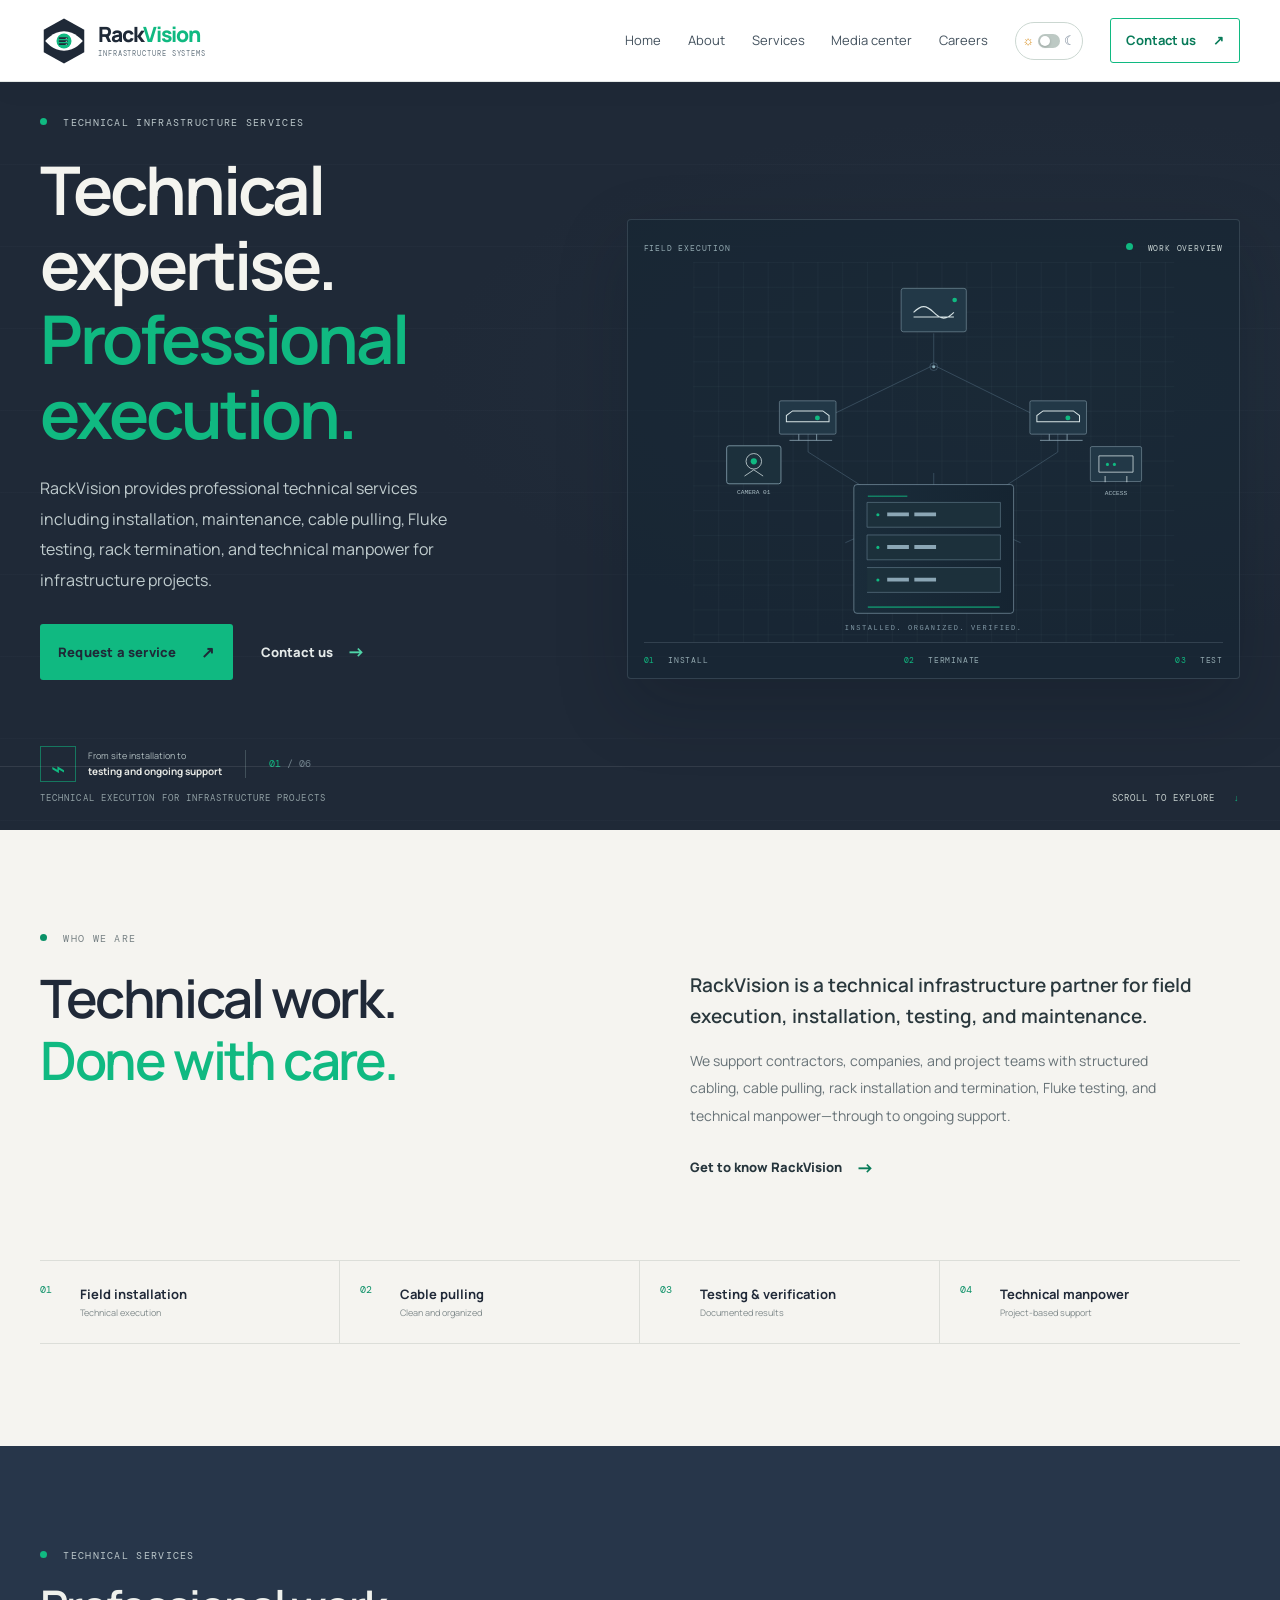
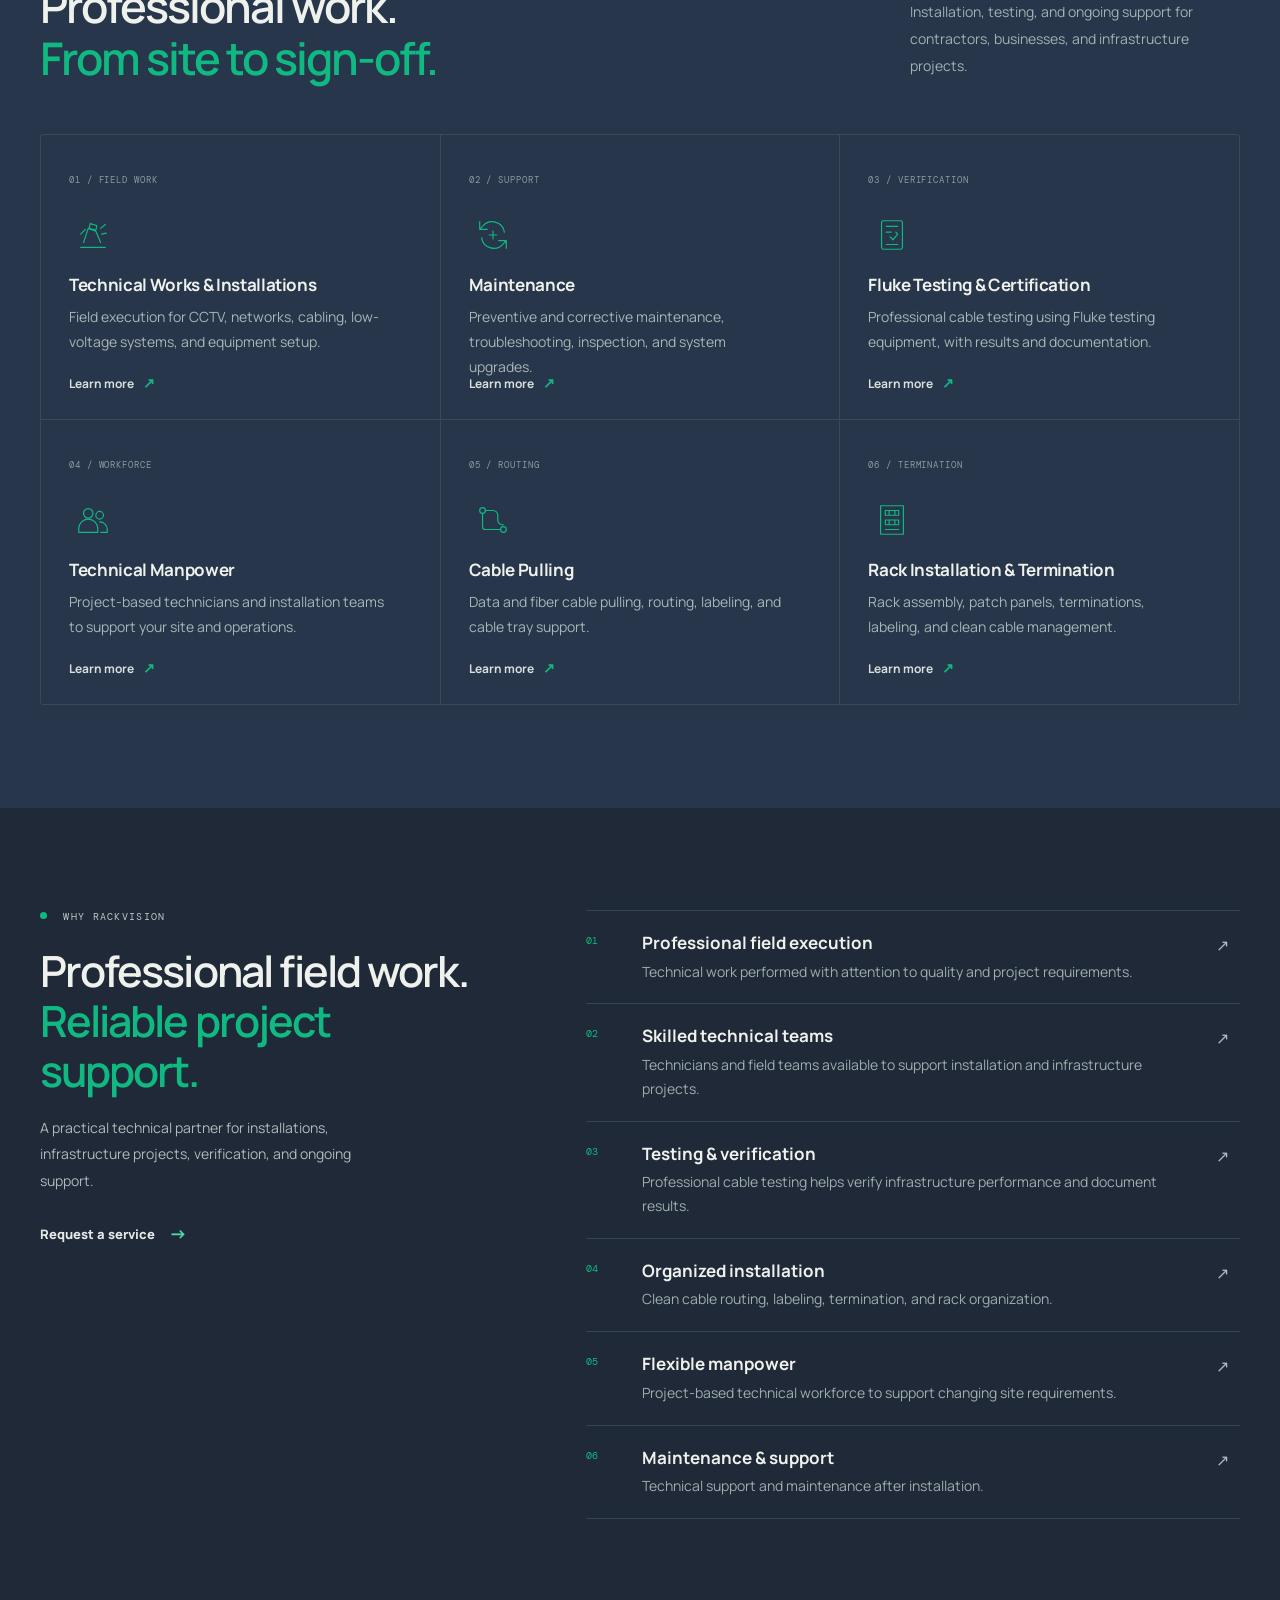
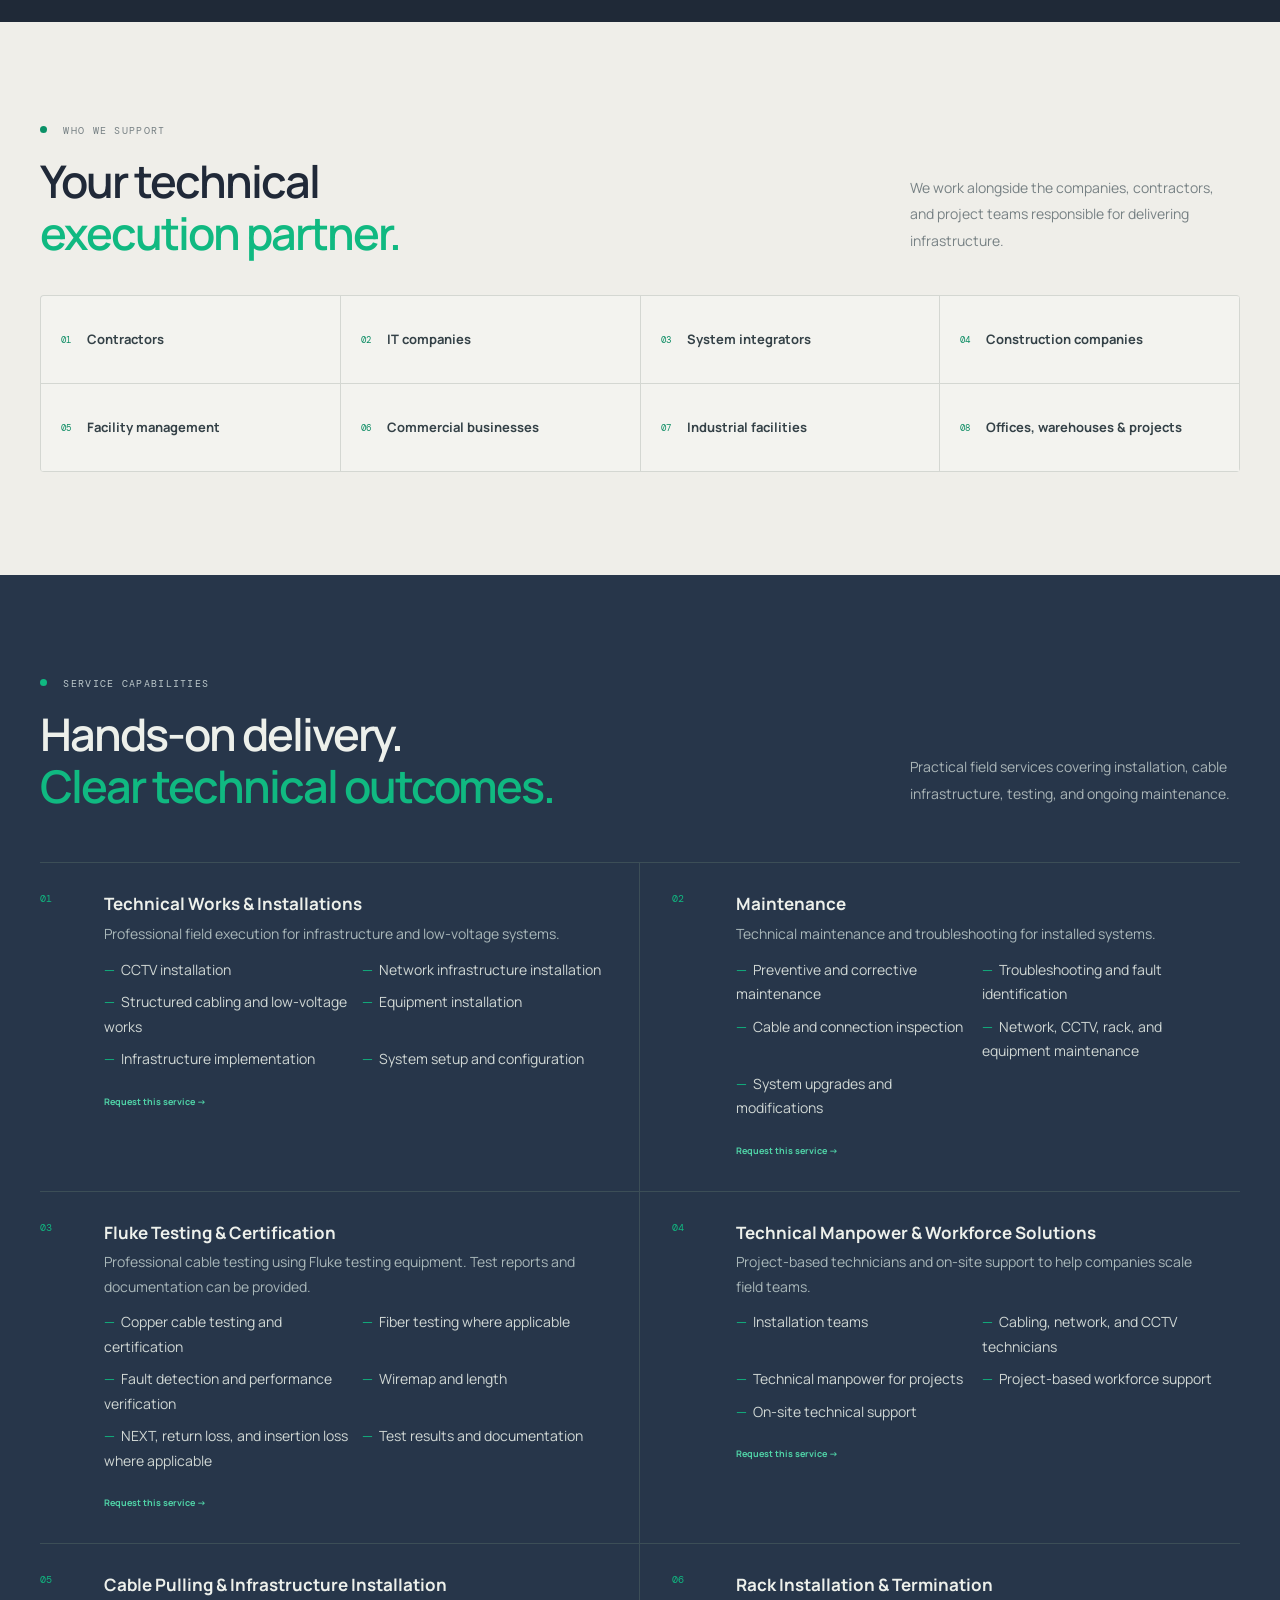
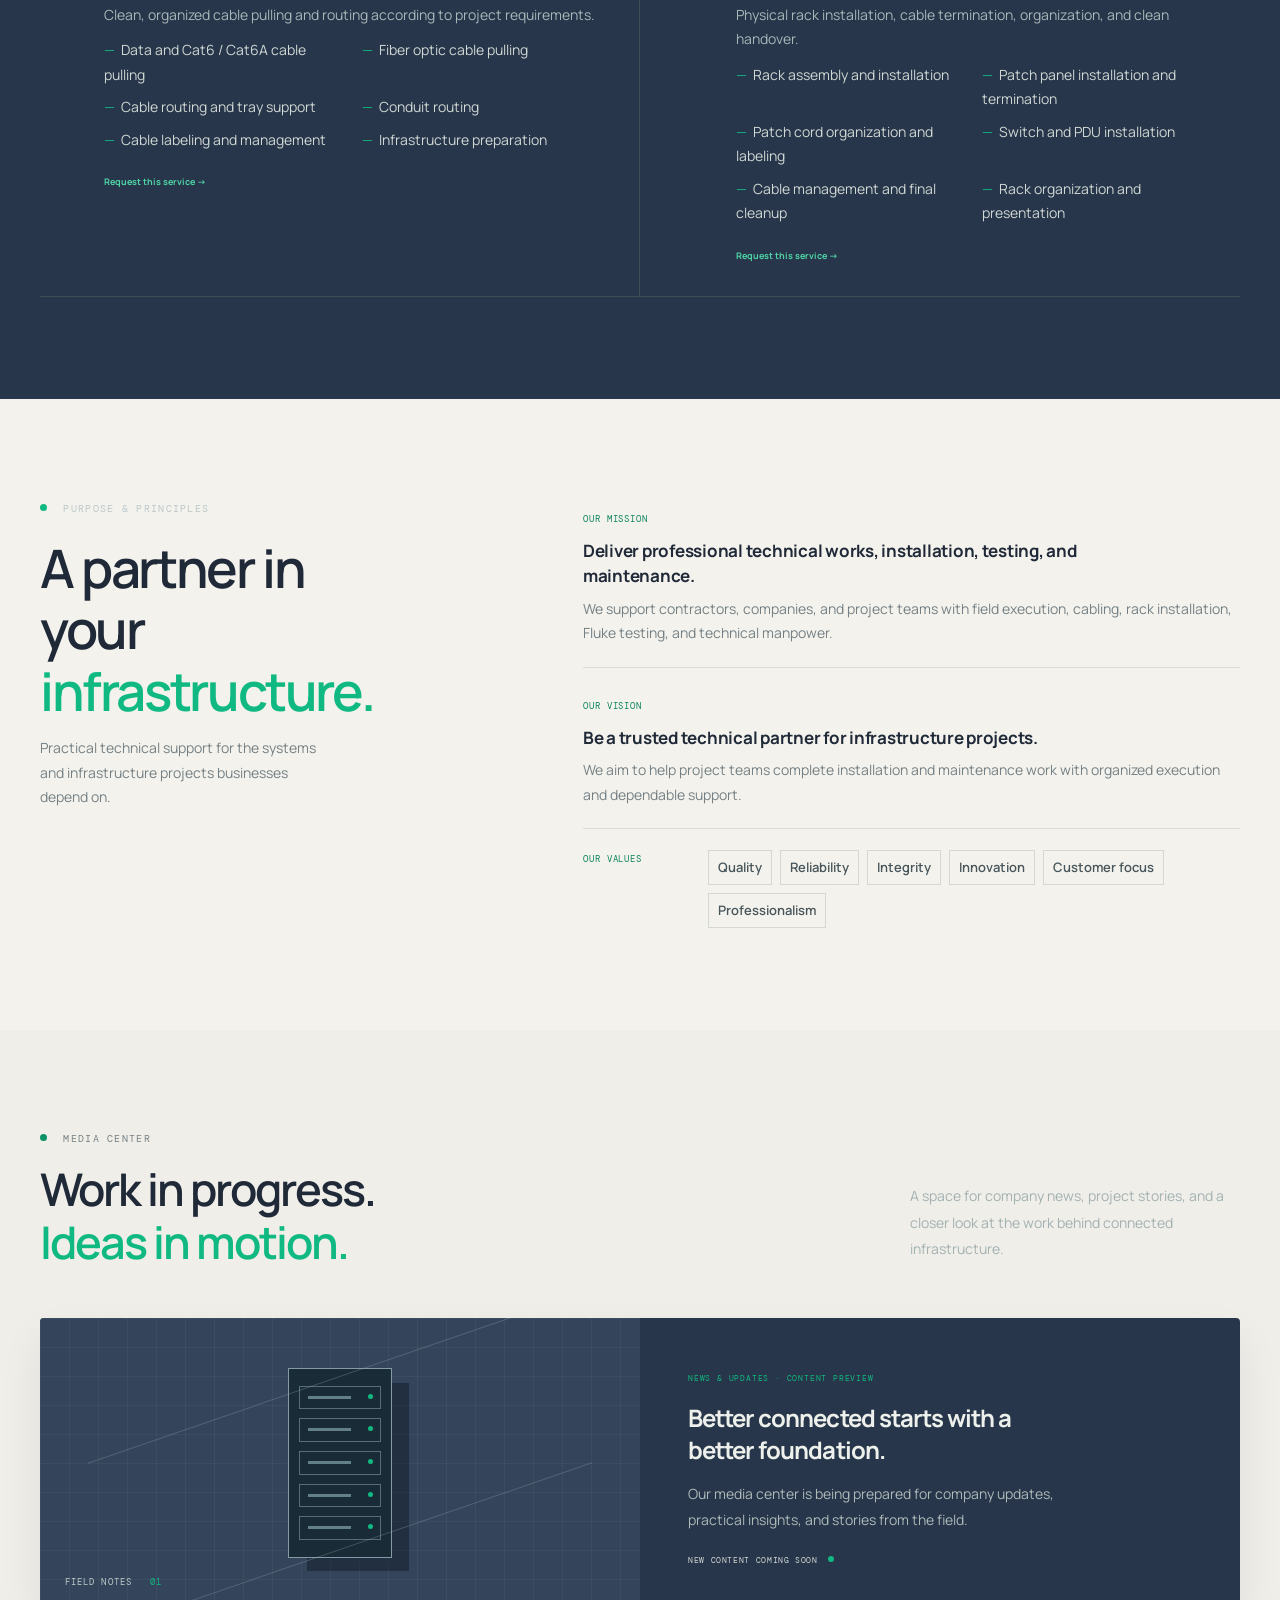
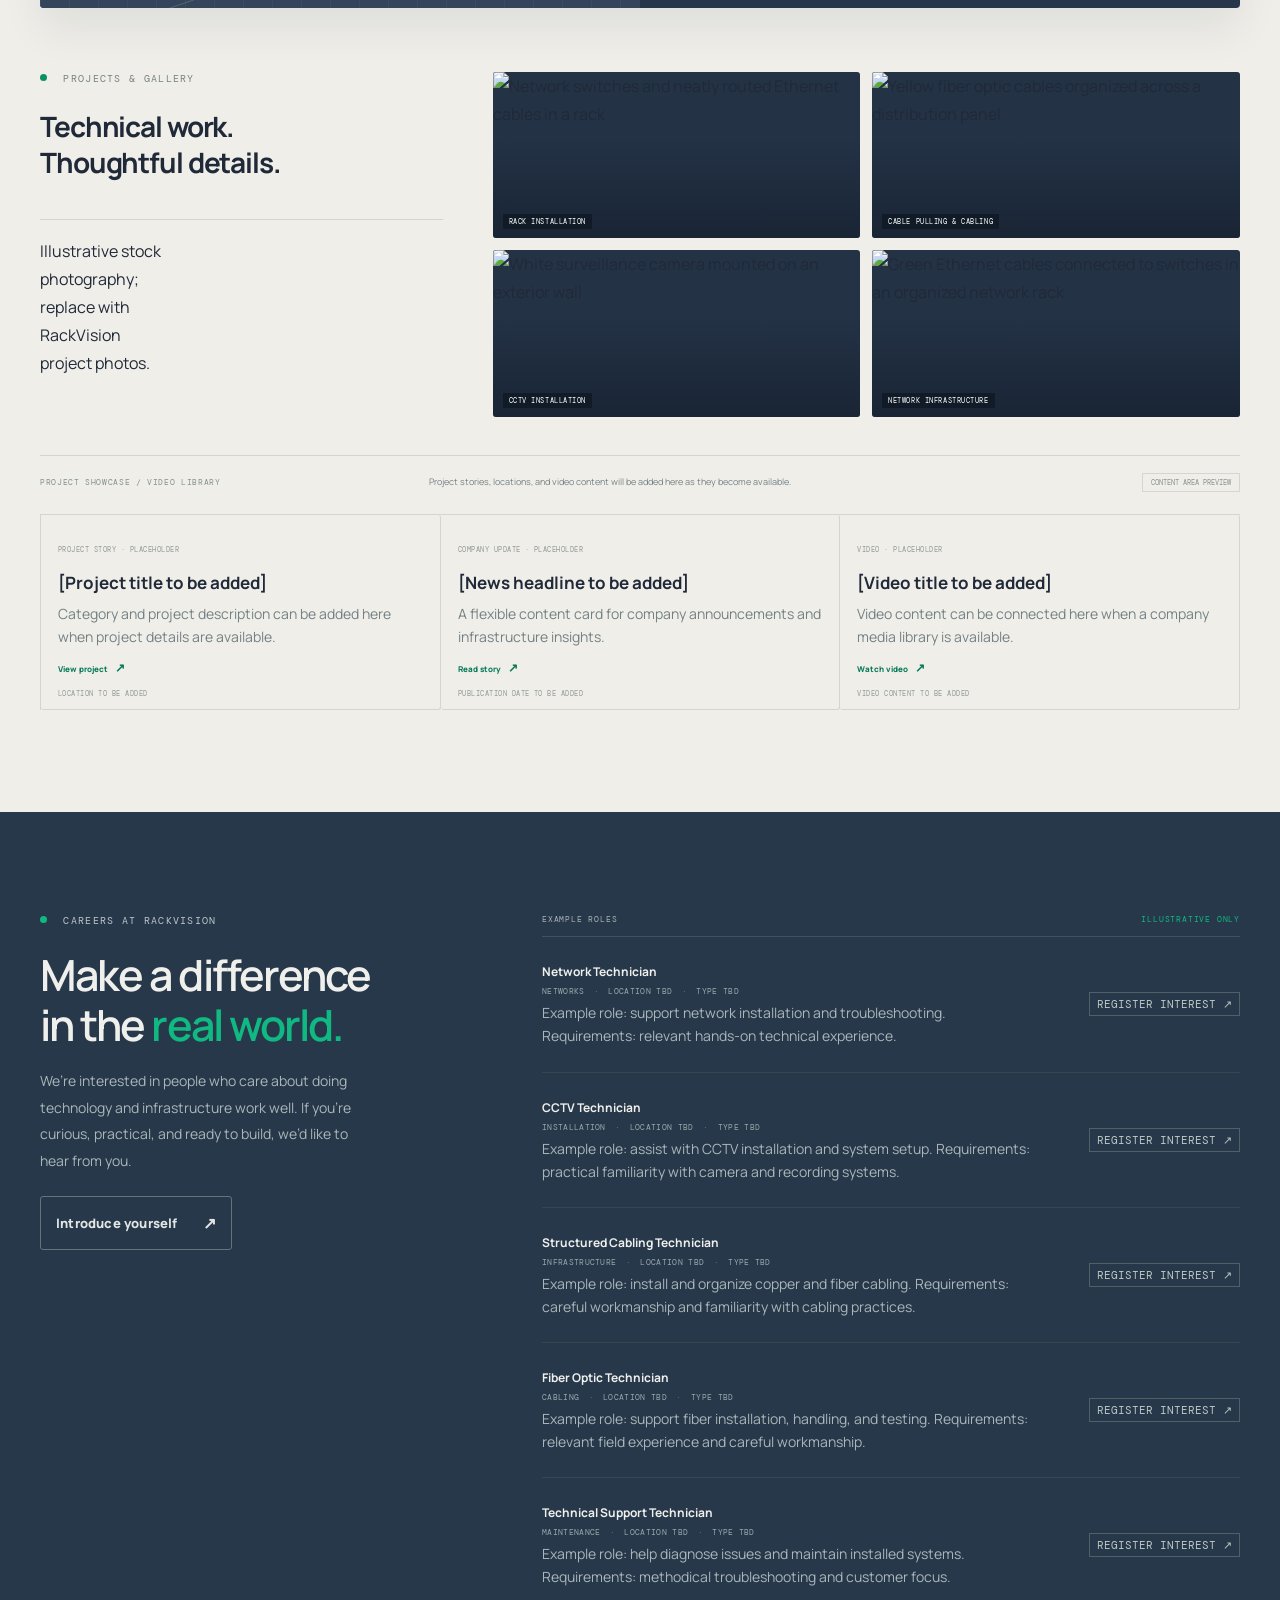
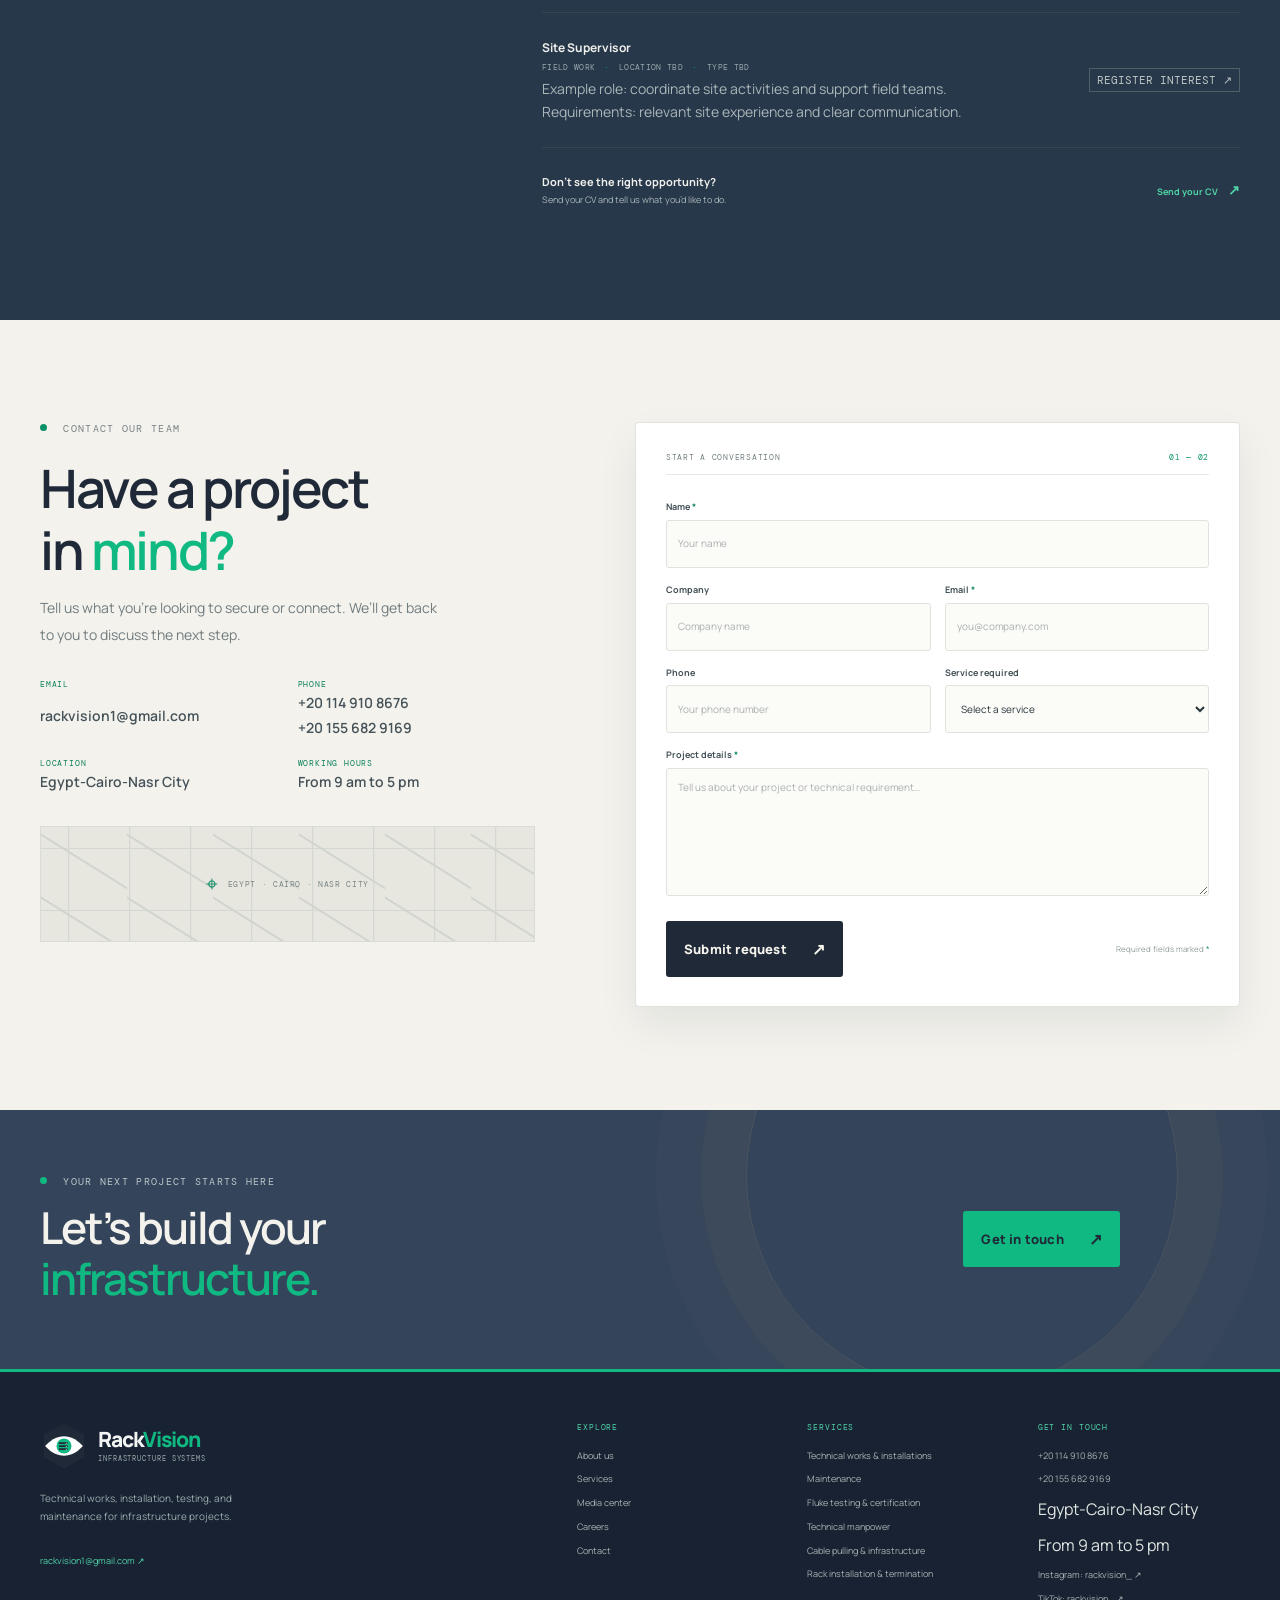
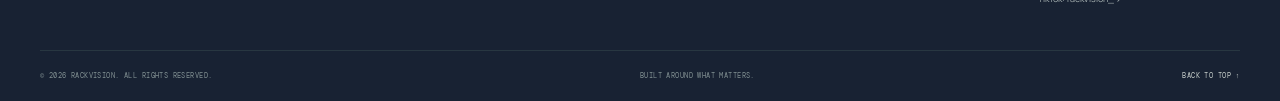
==== index.html @ fb3e0bed "Add files via upload" ====
<!doctype html>
<html lang="en">
<head>
  <meta charset="utf-8">
  <meta name="viewport" content="width=device-width, initial-scale=1">
  <meta name="theme-color" content="#1f2937">
  <meta name="description" content="RackVision provides technical works and installations, maintenance, Fluke testing, technical manpower, cable pulling, and rack installation and termination.">
  <title>RackVision | Technical Infrastructure Services</title>
  <link rel="icon" type="image/svg+xml" href="favicon.svg">
  <link rel="preconnect" href="https://fonts.googleapis.com">
  <link rel="preconnect" href="https://fonts.gstatic.com" crossorigin>
  <link href="https://fonts.googleapis.com/css2?family=DM+Mono:wght@400;500&family=Manrope:wght@400;500;600;700;800&display=swap" rel="stylesheet">
  <link rel="stylesheet" href="styles.css">
  <link rel="stylesheet" href="brand.css">
</head>
<body>
  <a class="skip-link" href="#main">Skip to content</a>
  <header class="site-header" id="top">
    <div class="container nav-wrap">
      <a class="brand" href="#home" aria-label="RackVision home"><span class="brand-mark"><svg viewBox="0 0 64 64" aria-hidden="true"><path class="logo-hex" d="M32 2 59 17v30L32 62 5 47V17z"/><path class="logo-eye" d="M7 32s10-13 25-13 25 13 25 13-10 13-25 13S7 32 7 32z"/><circle class="logo-iris" cx="32" cy="32" r="10"/><g class="logo-server"><rect x="25" y="27" width="12" height="2.4" rx="1.1"/><rect x="25" y="31" width="12" height="2.4" rx="1.1"/><rect x="25" y="35" width="12" height="2.4" rx="1.1"/><circle cx="35" cy="28.2" r=".7"/><circle cx="35" cy="32.2" r=".7"/><circle cx="35" cy="36.2" r=".7"/></g></svg></span><span class="brand-wordmark"><span class="brand-name"><b>Rack</b><strong>Vision</strong></span><small>INFRASTRUCTURE SYSTEMS</small></span></a>
      <button class="menu-toggle" type="button" aria-expanded="false" aria-controls="primary-nav"><span></span><span></span><span class="sr-only">Open navigation</span></button>
      <nav class="primary-nav" id="primary-nav" aria-label="Main navigation">
        <a href="#home">Home</a><a href="#about">About</a><a href="#services">Services</a><a href="#media">Media center</a><a href="#careers">Careers</a>
        <button class="theme-toggle" type="button" role="switch" aria-checked="false" aria-label="Dark mode" title="Toggle dark mode"><span class="theme-sun" aria-hidden="true">☼</span><span class="theme-switch-track" aria-hidden="true"><span></span></span><span class="theme-moon" aria-hidden="true">☾</span></button>
        <a class="nav-contact" href="#contact">Contact us <span aria-hidden="true">↗</span></a>
      </nav>
    </div>
  </header>
  <main id="main">
    <section class="hero" id="home">
      <div class="hero-grid"></div>
      <div class="container hero-inner">
        <div class="hero-copy">
          <p class="eyebrow"><i></i> TECHNICAL INFRASTRUCTURE SERVICES</p>
          <h1>Technical expertise.<br><span>Professional execution.</span></h1>
          <p class="hero-lead">RackVision provides professional technical services including installation, maintenance, cable pulling, Fluke testing, rack termination, and technical manpower for infrastructure projects.</p>
          <div class="hero-actions"><a class="button button-accent" href="#services">Request a service <span aria-hidden="true">↗</span></a><a class="text-link light-link" href="#contact">Contact us <span aria-hidden="true">→</span></a></div>
          <div class="hero-proof"><span class="proof-icon">⌁</span><p>From site installation to<br><strong>testing and ongoing support</strong></p><span class="proof-divider"></span><span class="proof-index">01 <i>/ 06</i></span></div>
        </div>
        <div class="hero-visual" aria-label="Illustration of field installation, cable routing, testing, and rack termination" role="img">
          <div class="visual-top"><span>FIELD EXECUTION</span><span class="live-label"><i></i> WORK OVERVIEW</span></div>
          <svg class="infra-art" viewBox="0 0 620 490" role="presentation" aria-hidden="true">
            <defs><pattern id="grid" width="32" height="32" patternUnits="userSpaceOnUse"><path d="M32 0H0V32" fill="none" stroke="#7e9bad" stroke-opacity=".12" stroke-width="1"/></pattern><linearGradient id="rack" x1="0" x2="1"><stop stop-color="#1a2c3a"/><stop offset="1" stop-color="#152431"/></linearGradient></defs>
            <path fill="url(#grid)" d="M0 0h620v490H0z" />
            <g fill="none" stroke="#7091a5" stroke-width="1" stroke-opacity=".43"><path d="M310 92v41m0 0-162 79m162-79 160 79m-322 0v33m0 0 90 57m232-90v33m0 0-88 57M310 272v38m0 0-114 52m114-52 112 52"/><circle cx="310" cy="135" r="5"/><circle cx="148" cy="215" r="5"/><circle cx="470" cy="215" r="5"/><circle cx="78" cy="248" r="4"/><circle cx="239" cy="305" r="4"/><circle cx="381" cy="305" r="4"/><circle cx="535" cy="248" r="4"/></g>
            <g fill="#8aabb8"><circle cx="310" cy="135" r="2"/><circle cx="148" cy="215" r="2"/><circle cx="470" cy="215" r="2"/><circle cx="78" cy="248" r="2"/><circle cx="239" cy="305" r="2"/><circle cx="381" cy="305" r="2"/><circle cx="535" cy="248" r="2"/></g>
            <g transform="translate(268 34)"><rect width="84" height="56" rx="3" fill="#223847" stroke="#91abb8" stroke-opacity=".65"/><path d="M16 31c10-10 16-10 26 0s16 10 26 0M16 37h52" fill="none" stroke="#d7e3e5" stroke-width="1.4"/><circle cx="69" cy="15" r="3" fill="#10b981"/></g>
            <g transform="translate(111 179)"><rect width="73" height="43" rx="2" fill="#223847" stroke="#91abb8" stroke-opacity=".65"/><path d="M17 13h39l8 6v8H9v-8z" fill="none" stroke="#d7e3e5" stroke-width="1.3"/><circle cx="49" cy="22" r="3.2" fill="#10b981"/><path d="M25 43v8m23-8v8M13 51h55" stroke="#91abb8" fill="none"/></g>
            <g transform="translate(434 179)"><rect width="73" height="43" rx="2" fill="#223847" stroke="#91abb8" stroke-opacity=".65"/><path d="M17 13h39l8 6v8H9v-8z" fill="none" stroke="#d7e3e5" stroke-width="1.3"/><circle cx="49" cy="22" r="3.2" fill="#10b981"/><path d="M25 43v8m23-8v8M13 51h55" stroke="#91abb8" fill="none"/></g>
            <g transform="translate(43 237)"><rect width="70" height="49" rx="3" fill="#1c303c" stroke="#8ba6b5"/><circle cx="35" cy="20" r="10" fill="none" stroke="#d5e0e2"/><circle cx="35" cy="20" r="4" fill="#10b981"/><path d="m23 39 12-8 12 8" fill="none" stroke="#d5e0e2"/><text x="35" y="62" fill="#acc0c7" font-size="8" text-anchor="middle" font-family="monospace">CAMERA 01</text></g>
            <g transform="translate(207 287)"><rect width="206" height="166" rx="4" fill="url(#rack)" stroke="#8ba6b5" stroke-opacity=".78"/><path d="M17 23h172v32H17zm0 42h172v32H17zm0 42h172v32H17" fill="#1c303b" stroke="#6b8695" stroke-opacity=".72"/><g fill="#10b981"><circle cx="31" cy="39" r="2"/><circle cx="31" cy="81" r="2"/><circle cx="31" cy="123" r="2"/></g><g fill="#8ba6b5"><path d="M43 36h28v5H43zm35 0h28v5H78zm-35 42h28v5H43zm35 0h28v5H78zm-35 42h28v5H43zm35 0h28v5H78z"/></g><path d="M18 15h51m-51 143h170" stroke="#10b981" stroke-width="2" stroke-opacity=".6"/></g>
            <g transform="translate(512 238)"><rect width="66" height="45" rx="2" fill="#223847" stroke="#91abb8" stroke-opacity=".65"/><path d="M11 12h44v21H11zM19 38v8m28-8v8" fill="none" stroke="#d7e3e5"/><circle cx="22" cy="23" r="2" fill="#10b981"/><circle cx="31" cy="23" r="2" fill="#10b981"/><text x="33" y="62" fill="#acc0c7" font-size="8" text-anchor="middle" font-family="monospace">ACCESS</text></g>
            <text x="310" y="475" fill="#8098a5" font-size="9" letter-spacing="2" text-anchor="middle" font-family="monospace">INSTALLED. ORGANIZED. VERIFIED.</text>
          </svg>
          <div class="visual-caption"><span><b>01</b> INSTALL</span><span><b>02</b> TERMINATE</span><span><b>03</b> TEST</span></div>
        </div>
      </div>
      <div class="hero-bottom"><span>TECHNICAL EXECUTION FOR INFRASTRUCTURE PROJECTS</span><a href="#about">SCROLL TO EXPLORE <span>↓</span></a></div>
    </section>

    <section class="section about-section" id="about"><div class="container about-grid">
      <div><p class="eyebrow dark-eyebrow"><i></i> WHO WE ARE</p><h2>Technical work.<br><span>Done with care.</span></h2></div>
      <div class="about-copy"><p class="large-copy">RackVision is a technical infrastructure partner for field execution, installation, testing, and maintenance.</p><p>We support contractors, companies, and project teams with structured cabling, cable pulling, rack installation and termination, Fluke testing, and technical manpower—through to ongoing support.</p><a class="text-link" href="#mission">Get to know RackVision <span aria-hidden="true">→</span></a></div>
    </div><div class="container capability-strip"><div><span>01</span><b>Field installation</b><small>Technical execution</small></div><div><span>02</span><b>Cable pulling</b><small>Clean and organized</small></div><div><span>03</span><b>Testing &amp; verification</b><small>Documented results</small></div><div><span>04</span><b>Technical manpower</b><small>Project-based support</small></div></div></section>

    <section class="section services-section" id="services"><div class="container"><div class="section-heading"><div><p class="eyebrow"><i></i> TECHNICAL SERVICES</p><h2>Professional work.<br><span>From site to sign-off.</span></h2></div><p>Installation, testing, and ongoing support for contractors, businesses, and infrastructure projects.</p></div>
      <div class="service-grid">
        <article class="service-card"><span class="service-number">01 / FIELD WORK</span><div class="service-icon"><svg viewBox="0 0 40 40"><path d="M7 33h26M10 28l5-15 8 3 5 12M17 8l7 2-1 5-7-2zm11 5 5-4m-4 10 5-1M7 19l5-5"/></svg></div><h3>Technical Works &amp; Installations</h3><p>Field execution for CCTV, networks, cabling, low-voltage systems, and equipment setup.</p><a href="#service-details">Learn more <span>↗</span></a></article>
        <article class="service-card"><span class="service-number">02 / SUPPORT</span><div class="service-icon"><svg viewBox="0 0 40 40"><path d="M32 17a13 13 0 0 0-23-6L6 14m0-8v8h8m-6 9a13 13 0 0 0 23 6l3-3m0 8v-8h-8"/><path d="M16 20h8m-4-4v8"/></svg></div><h3>Maintenance</h3><p>Preventive and corrective maintenance, troubleshooting, inspection, and system upgrades.</p><a href="#service-details">Learn more <span>↗</span></a></article>
        <article class="service-card"><span class="service-number">03 / VERIFICATION</span><div class="service-icon"><svg viewBox="0 0 40 40"><rect x="9" y="5" width="22" height="30" rx="2"/><path d="M14 11h12M14 17h5m5 0 2 2-5 6-3-3m-4 8h12"/></svg></div><h3>Fluke Testing &amp; Certification</h3><p>Professional cable testing using Fluke testing equipment, with results and documentation.</p><a href="#service-details">Learn more <span>↗</span></a></article>
        <article class="service-card"><span class="service-number">04 / WORKFORCE</span><div class="service-icon"><svg viewBox="0 0 40 40"><circle cx="15" cy="13" r="5"/><circle cx="27" cy="15" r="4"/><path d="M5 33v-4a10 10 0 0 1 20 0v4zm22-11a8 8 0 0 1 8 8v3h-7"/></svg></div><h3>Technical Manpower</h3><p>Project-based technicians and installation teams to support your site and operations.</p><a href="#service-details">Learn more <span>↗</span></a></article>
        <article class="service-card"><span class="service-number">05 / ROUTING</span><div class="service-icon"><svg viewBox="0 0 40 40"><circle cx="9" cy="10" r="3"/><circle cx="31" cy="30" r="3"/><path d="M12 10h8a5 5 0 0 1 5 5v5a5 5 0 0 0 5 5h1M9 13v14a3 3 0 0 0 3 3h16"/></svg></div><h3>Cable Pulling</h3><p>Data and fiber cable pulling, routing, labeling, and cable tray support.</p><a href="#service-details">Learn more <span>↗</span></a></article>
        <article class="service-card"><span class="service-number">06 / TERMINATION</span><div class="service-icon"><svg viewBox="0 0 40 40"><rect x="8" y="5" width="24" height="30"/><path d="M13 10h14v5H13zm0 10h14v5H13zm0 10h14M17 10v5m6-5v5m-6 5v5m6-5v5"/></svg></div><h3>Rack Installation &amp; Termination</h3><p>Rack assembly, patch panels, terminations, labeling, and clean cable management.</p><a href="#service-details">Learn more <span>↗</span></a></article>
      </div>
    </div></section>

    <section class="section approach-section" id="why-us"><div class="container approach-grid"><div class="approach-intro"><p class="eyebrow"><i></i> WHY RACKVISION</p><h2>Professional field work.<br><span>Reliable project support.</span></h2><p>A practical technical partner for installations, infrastructure projects, verification, and ongoing support.</p><a class="text-link light-link" href="#contact">Request a service <span>→</span></a></div><div class="approach-list"><article><span>01</span><div><h3>Professional field execution</h3><p>Technical work performed with attention to quality and project requirements.</p></div><span class="approach-symbol">↗</span></article><article><span>02</span><div><h3>Skilled technical teams</h3><p>Technicians and field teams available to support installation and infrastructure projects.</p></div><span class="approach-symbol">↗</span></article><article><span>03</span><div><h3>Testing &amp; verification</h3><p>Professional cable testing helps verify infrastructure performance and document results.</p></div><span class="approach-symbol">↗</span></article><article><span>04</span><div><h3>Organized installation</h3><p>Clean cable routing, labeling, termination, and rack organization.</p></div><span class="approach-symbol">↗</span></article><article><span>05</span><div><h3>Flexible manpower</h3><p>Project-based technical workforce to support changing site requirements.</p></div><span class="approach-symbol">↗</span></article><article><span>06</span><div><h3>Maintenance &amp; support</h3><p>Technical support and maintenance after installation.</p></div><span class="approach-symbol">↗</span></article></div></div></section>

    <section class="section industries-section"><div class="container"><div class="section-heading"><div><p class="eyebrow dark-eyebrow"><i></i> WHO WE SUPPORT</p><h2>Your technical<br><span>execution partner.</span></h2></div><p>We work alongside the companies, contractors, and project teams responsible for delivering infrastructure.</p></div><div class="industry-grid"><div><span>01</span><b>Contractors</b></div><div><span>02</span><b>IT companies</b></div><div><span>03</span><b>System integrators</b></div><div><span>04</span><b>Construction companies</b></div><div><span>05</span><b>Facility management</b></div><div><span>06</span><b>Commercial businesses</b></div><div><span>07</span><b>Industrial facilities</b></div><div><span>08</span><b>Offices, warehouses &amp; projects</b></div></div></div></section>

    <section class="section details-section" id="service-details"><div class="container"><div class="section-heading"><div><p class="eyebrow"><i></i> SERVICE CAPABILITIES</p><h2>Hands-on delivery.<br><span>Clear technical outcomes.</span></h2></div><p>Practical field services covering installation, cable infrastructure, testing, and ongoing maintenance.</p></div><div class="detail-grid">
      <article><span class="detail-num">01</span><div><h3>Technical Works &amp; Installations</h3><p>Professional field execution for infrastructure and low-voltage systems.</p><ul><li>CCTV installation</li><li>Network infrastructure installation</li><li>Structured cabling and low-voltage works</li><li>Equipment installation</li><li>Infrastructure implementation</li><li>System setup and configuration</li></ul><a href="#contact">Request this service →</a></div></article>
      <article><span class="detail-num">02</span><div><h3>Maintenance</h3><p>Technical maintenance and troubleshooting for installed systems.</p><ul><li>Preventive and corrective maintenance</li><li>Troubleshooting and fault identification</li><li>Cable and connection inspection</li><li>Network, CCTV, rack, and equipment maintenance</li><li>System upgrades and modifications</li></ul><a href="#contact">Request this service →</a></div></article>
      <article><span class="detail-num">03</span><div><h3>Fluke Testing &amp; Certification</h3><p>Professional cable testing using Fluke testing equipment. Test reports and documentation can be provided.</p><ul><li>Copper cable testing and certification</li><li>Fiber testing where applicable</li><li>Fault detection and performance verification</li><li>Wiremap and length</li><li>NEXT, return loss, and insertion loss where applicable</li><li>Test results and documentation</li></ul><a href="#contact">Request this service →</a></div></article>
      <article><span class="detail-num">04</span><div><h3>Technical Manpower &amp; Workforce Solutions</h3><p>Project-based technicians and on-site support to help companies scale field teams.</p><ul><li>Installation teams</li><li>Cabling, network, and CCTV technicians</li><li>Technical manpower for projects</li><li>Project-based workforce support</li><li>On-site technical support</li></ul><a href="#contact">Request this service →</a></div></article>
      <article><span class="detail-num">05</span><div><h3>Cable Pulling &amp; Infrastructure Installation</h3><p>Clean, organized cable pulling and routing according to project requirements.</p><ul><li>Data and Cat6 / Cat6A cable pulling</li><li>Fiber optic cable pulling</li><li>Cable routing and tray support</li><li>Conduit routing</li><li>Cable labeling and management</li><li>Infrastructure preparation</li></ul><a href="#contact">Request this service →</a></div></article>
      <article><span class="detail-num">06</span><div><h3>Rack Installation &amp; Termination</h3><p>Physical rack installation, cable termination, organization, and clean handover.</p><ul><li>Rack assembly and installation</li><li>Patch panel installation and termination</li><li>Patch cord organization and labeling</li><li>Switch and PDU installation</li><li>Cable management and final cleanup</li><li>Rack organization and presentation</li></ul><a href="#contact">Request this service →</a></div></article>
    </div></div></section>

    <section class="section mission-section" id="mission"><div class="container mission-grid"><div class="mission-aside"><p class="eyebrow"><i></i> PURPOSE &amp; PRINCIPLES</p><h2>A partner in<br>your <span>infrastructure.</span></h2><p>Practical technical support for the systems and infrastructure projects businesses depend on.</p></div><div class="mission-main"><article><span>OUR MISSION</span><h3>Deliver professional technical works, installation, testing, and maintenance.</h3><p>We support contractors, companies, and project teams with field execution, cabling, rack installation, Fluke testing, and technical manpower.</p></article><article><span>OUR VISION</span><h3>Be a trusted technical partner for infrastructure projects.</h3><p>We aim to help project teams complete installation and maintenance work with organized execution and dependable support.</p></article><div class="values-row"><span>OUR VALUES</span><div><b>Quality</b><b>Reliability</b><b>Integrity</b><b>Innovation</b><b>Customer focus</b><b>Professionalism</b></div></div></div></div></section>

    <section class="section media-section" id="media"><div class="container"><div class="section-heading"><div><p class="eyebrow dark-eyebrow"><i></i> MEDIA CENTER</p><h2>Work in progress.<br><span>Ideas in motion.</span></h2></div><p>A space for company news, project stories, and a closer look at the work behind connected infrastructure.</p></div>
      <div class="media-feature"><div class="media-illustration"><div class="media-rack"><span></span><span></span><span></span><span></span><span></span></div><div class="media-lines"></div><div class="media-label">FIELD NOTES <b>01</b></div></div><div class="media-feature-copy"><span class="content-tag">NEWS &amp; UPDATES · CONTENT PREVIEW</span><h3>Better connected starts with a better foundation.</h3><p>Our media center is being prepared for company updates, practical insights, and stories from the field.</p><span class="media-coming">NEW CONTENT COMING SOON <i></i></span></div></div>
      <div class="media-bottom"><div><p class="eyebrow dark-eyebrow"><i></i> PROJECTS &amp; GALLERY</p><h3>Technical work.<br>Thoughtful details.</h3><p class="media-note">Illustrative stock photography; replace with RackVision project photos.</p></div><div class="gallery-grid"><div class="gallery-tile tile-rack"><img src="https://images.unsplash.com/photo-1698668975271-2ba9a323be6b?auto=format&amp;fit=crop&amp;w=900&amp;q=85" alt="Network switches and neatly routed Ethernet cables in a rack" loading="lazy"><span>RACK INSTALLATION</span></div><div class="gallery-tile tile-cabling"><img src="https://images.unsplash.com/photo-1744868562210-fffb7fa882d9?auto=format&amp;fit=crop&amp;w=900&amp;q=85" alt="Yellow fiber optic cables organized across a distribution panel" loading="lazy"><span>CABLE PULLING &amp; CABLING</span></div><div class="gallery-tile tile-cctv"><img src="https://images.unsplash.com/photo-1549109926-58f039549485?auto=format&amp;fit=crop&amp;w=900&amp;q=85" alt="White surveillance camera mounted on an exterior wall" loading="lazy"><span>CCTV INSTALLATION</span></div><div class="gallery-tile tile-fiber"><img src="https://images.unsplash.com/photo-1702478475268-aa8ef54c084e?auto=format&amp;fit=crop&amp;w=900&amp;q=85" alt="Green Ethernet cables connected to switches in an organized network rack" loading="lazy"><span>NETWORK INFRASTRUCTURE</span></div></div></div>
      <div class="media-note"><span>PROJECT SHOWCASE / VIDEO LIBRARY</span><p>Project stories, locations, and video content will be added here as they become available.</p><span class="demo-pill">CONTENT AREA PREVIEW</span></div>
      <div class="content-slots"><article><span>PROJECT STORY · PLACEHOLDER</span><h4>[Project title to be added]</h4><p>Category and project description can be added here when project details are available.</p><a href="#contact">View project <b>↗</b></a><small>LOCATION TO BE ADDED</small></article><article><span>COMPANY UPDATE · PLACEHOLDER</span><h4>[News headline to be added]</h4><p>A flexible content card for company announcements and infrastructure insights.</p><a href="#contact">Read story <b>↗</b></a><small>PUBLICATION DATE TO BE ADDED</small></article><article><span>VIDEO · PLACEHOLDER</span><h4>[Video title to be added]</h4><p>Video content can be connected here when a company media library is available.</p><a href="#contact">Watch video <b>↗</b></a><small>VIDEO CONTENT TO BE ADDED</small></article></div>
    </div></section>

    <section class="section careers-section" id="careers"><div class="container careers-grid"><div class="careers-intro"><p class="eyebrow"><i></i> CAREERS AT RACKVISION</p><h2>Make a difference<br>in the <span>real world.</span></h2><p>We’re interested in people who care about doing technology and infrastructure work well. If you’re curious, practical, and ready to build, we’d like to hear from you.</p><a class="button button-outline" href="#contact">Introduce yourself <span>↗</span></a></div><div class="careers-openings"><div class="list-heading"><span>EXAMPLE ROLES</span><span>ILLUSTRATIVE ONLY</span></div>
      <article class="job-row"><div><h3>Network Technician</h3><p>NETWORKS <i>·</i> LOCATION TBD <i>·</i> TYPE TBD</p><small>Example role: support network installation and troubleshooting. Requirements: relevant hands-on technical experience.</small></div><a class="job-status" href="#contact">REGISTER INTEREST ↗</a></article>
      <article class="job-row"><div><h3>CCTV Technician</h3><p>INSTALLATION <i>·</i> LOCATION TBD <i>·</i> TYPE TBD</p><small>Example role: assist with CCTV installation and system setup. Requirements: practical familiarity with camera and recording systems.</small></div><a class="job-status" href="#contact">REGISTER INTEREST ↗</a></article>
      <article class="job-row"><div><h3>Structured Cabling Technician</h3><p>INFRASTRUCTURE <i>·</i> LOCATION TBD <i>·</i> TYPE TBD</p><small>Example role: install and organize copper and fiber cabling. Requirements: careful workmanship and familiarity with cabling practices.</small></div><a class="job-status" href="#contact">REGISTER INTEREST ↗</a></article>
      <article class="job-row"><div><h3>Fiber Optic Technician</h3><p>CABLING <i>·</i> LOCATION TBD <i>·</i> TYPE TBD</p><small>Example role: support fiber installation, handling, and testing. Requirements: relevant field experience and careful workmanship.</small></div><a class="job-status" href="#contact">REGISTER INTEREST ↗</a></article>
      <article class="job-row"><div><h3>Technical Support Technician</h3><p>MAINTENANCE <i>·</i> LOCATION TBD <i>·</i> TYPE TBD</p><small>Example role: help diagnose issues and maintain installed systems. Requirements: methodical troubleshooting and customer focus.</small></div><a class="job-status" href="#contact">REGISTER INTEREST ↗</a></article>
      <article class="job-row"><div><h3>Site Supervisor</h3><p>FIELD WORK <i>·</i> LOCATION TBD <i>·</i> TYPE TBD</p><small>Example role: coordinate site activities and support field teams. Requirements: relevant site experience and clear communication.</small></div><a class="job-status" href="#contact">REGISTER INTEREST ↗</a></article>
      <div class="cv-row"><p><b>Don’t see the right opportunity?</b><br>Send your CV and tell us what you’d like to do.</p><a href="#contact">Send your CV <span>↗</span></a></div>
    </div></div></section>

    <section class="section contact-section" id="contact"><div class="container contact-grid"><div class="contact-intro"><p class="eyebrow dark-eyebrow"><i></i> CONTACT OUR TEAM</p><h2>Have a project<br>in <span>mind?</span></h2><p>Tell us what you’re looking to secure or connect. We’ll get back to you to discuss the next step.</p><div class="contact-details"><div><span>EMAIL</span><b><a href="mailto:rackvision1@gmail.com">rackvision1@gmail.com</a></b></div><div><span>PHONE</span><b><a href="tel:+201149108676">+20 114 910 8676</a><br><a href="tel:+201556829169">+20 155 682 9169</a></b></div><div><span>LOCATION</span><b>Egypt-Cairo-Nasr City</b></div><div><span>WORKING HOURS</span><b>From 9 am to 5 pm</b></div></div><div class="map-placeholder"><div class="map-grid"></div><span class="map-pin">⌖</span><span>EGYPT · CAIRO · NASR CITY</span></div></div>
      <form class="contact-form" id="inquiry-form" method="post" target="contact-submission-frame"><div class="form-topline"><span>START A CONVERSATION</span><span>01 — 02</span></div><label for="full-name">Name <em>*</em></label><input id="full-name" name="name" autocomplete="name" placeholder="Your name" required><div class="form-row"><div><label for="company">Company</label><input id="company" name="company" autocomplete="organization" placeholder="Company name"></div><div><label for="email">Email <em>*</em></label><input id="email" name="email" type="email" autocomplete="email" placeholder="you@company.com" required></div></div><div class="form-row"><div><label for="phone">Phone</label><input id="phone" name="phone" type="tel" autocomplete="tel" placeholder="Your phone number"></div><div><label for="service">Service required</label><select id="service" name="service"><option value="">Select a service</option><option>Technical Works &amp; Installations</option><option>Maintenance</option><option>Fluke Testing &amp; Certification</option><option>Technical Manpower &amp; Workforce Solutions</option><option>Cable Pulling &amp; Infrastructure Installation</option><option>Rack Installation &amp; Termination</option><option>Other / Not sure yet</option></select></div></div><label for="message">Project details <em>*</em></label><textarea id="message" name="message" rows="4" placeholder="Tell us about your project or technical requirement…" required></textarea><label class="contact-honeypot" aria-hidden="true">Leave this field empty<input type="text" name="website" tabindex="-1" autocomplete="off"></label><div class="form-submit"><button class="button button-dark" type="submit">Submit request <span>↗</span></button><small>Required fields marked <em>*</em></small></div><p class="form-feedback" id="form-feedback" role="status" aria-live="polite"></p></form><iframe id="contact-submission-frame" name="contact-submission-frame" title="Contact form submission" hidden></iframe>
    </div></section>
    <section class="closing-cta"><div class="container cta-inner"><div><p class="eyebrow"><i></i> YOUR NEXT PROJECT STARTS HERE</p><h2>Let’s build your<br><span>infrastructure.</span></h2></div><a class="button button-accent" href="#contact">Get in touch <span>↗</span></a></div></section>
  </main>
  <footer class="site-footer"><div class="container footer-main"><div class="footer-brand"><a class="brand" href="#home" aria-label="RackVision home"><span class="brand-mark"><svg viewBox="0 0 64 64" aria-hidden="true"><path class="logo-hex" d="M32 2 59 17v30L32 62 5 47V17z"/><path class="logo-eye" d="M7 32s10-13 25-13 25 13 25 13-10 13-25 13S7 32 7 32z"/><circle class="logo-iris" cx="32" cy="32" r="10"/><g class="logo-server"><rect x="25" y="27" width="12" height="2.4" rx="1.1"/><rect x="25" y="31" width="12" height="2.4" rx="1.1"/><rect x="25" y="35" width="12" height="2.4" rx="1.1"/><circle cx="35" cy="28.2" r=".7"/><circle cx="35" cy="32.2" r=".7"/><circle cx="35" cy="36.2" r=".7"/></g></svg></span><span class="brand-wordmark"><span class="brand-name"><b>Rack</b><strong>Vision</strong></span><small>INFRASTRUCTURE SYSTEMS</small></span></a><p>Technical works, installation, testing, and maintenance for infrastructure projects.</p><a href="mailto:rackvision1@gmail.com" class="footer-email">rackvision1@gmail.com ↗</a></div><div class="footer-links"><div><span>EXPLORE</span><a href="#about">About us</a><a href="#services">Services</a><a href="#media">Media center</a><a href="#careers">Careers</a><a href="#contact">Contact</a></div><div><span>SERVICES</span><a href="#service-details">Technical works &amp; installations</a><a href="#service-details">Maintenance</a><a href="#service-details">Fluke testing &amp; certification</a><a href="#service-details">Technical manpower</a><a href="#service-details">Cable pulling &amp; infrastructure</a><a href="#service-details">Rack installation &amp; termination</a></div><div><span>GET IN TOUCH</span><a href="tel:+201149108676">+20 114 910 8676</a><a href="tel:+201556829169">+20 155 682 9169</a><span>Egypt-Cairo-Nasr City</span><span>From 9 am to 5 pm</span><a href="https://www.instagram.com/rackvision_/" target="_blank" rel="noopener noreferrer">Instagram: rackvision_ ↗</a><a href="https://www.tiktok.com/@rackvision_" target="_blank" rel="noopener noreferrer">TikTok: rackvision_ ↗</a></div></div></div><div class="container footer-bottom"><span>© <span id="year">2026</span> RACKVISION. ALL RIGHTS RESERVED.</span><span>BUILT AROUND WHAT MATTERS.</span><a href="#top">BACK TO TOP ↑</a></div></footer>
  <script src="contact-config.js"></script>
  <script src="app.js"></script>
</body>
</html>
---- styles.css ----
:root{--navy:#1f2937;--navy2:#27364a;--navy3:#203440;--ink:#202c34;--muted:#6d797c;--paper:#f5f4f0;--white:#fff;--line:#dcded9;--green:#10b981;--green2:#53d6aa;--mono:"DM Mono",monospace;--sans:"Manrope",Arial,sans-serif;--container:1160px}*{box-sizing:border-box}html{scroll-behavior:smooth;scroll-padding-top:82px}body{margin:0;background:var(--paper);color:var(--ink);font-family:var(--sans);font-size:14px;line-height:1.7;-webkit-font-smoothing:antialiased}a{color:inherit;text-decoration:none}button,input,select,textarea{font:inherit}.container{width:min(var(--container),calc(100% - 64px));margin-inline:auto}.sr-only{position:absolute;width:1px;height:1px;padding:0;margin:-1px;overflow:hidden;clip:rect(0,0,0,0);white-space:nowrap;border:0}.skip-link{position:fixed;top:-60px;left:16px;z-index:1000;padding:10px 16px;background:var(--green);color:var(--navy)}.skip-link:focus{top:10px}.site-header{height:78px;position:sticky;top:0;z-index:50;background:rgba(16,27,38,.97);border-bottom:1px solid rgba(255,255,255,.08);backdrop-filter:blur(12px)}.nav-wrap{height:100%;display:flex;align-items:center;justify-content:space-between}.brand{display:flex;align-items:center;gap:11px;color:#f5f4ef;font-weight:800;font-size:16px;letter-spacing:.09em;line-height:1.1}.brand>span:last-child{display:grid}.brand>span>span{color:var(--green)}.brand small{font:8px var(--mono);letter-spacing:.11em;color:#9cabb0;margin-top:5px}.brand-mark{width:39px;height:39px;border:1px solid rgba(16,185,129,.5);display:grid;place-items:center}.brand-mark svg{width:32px;height:32px;fill:none;stroke:var(--green);stroke-width:1.7;stroke-linecap:square;stroke-linejoin:round}.primary-nav{display:flex;align-items:center;gap:33px;color:#c6ced0;font-size:12px}.primary-nav>a:not(.nav-contact){transition:color .2s}.primary-nav>a:hover{color:var(--green2)}.nav-contact{border:1px solid rgba(16,185,129,.7);padding:10px 15px;color:var(--green2);font-weight:700}.nav-contact span{margin-left:14px}.menu-toggle{display:none}.hero{min-height:635px;position:relative;overflow:hidden;background:var(--navy);color:#f4f4ef}.hero-grid{position:absolute;inset:0;background:linear-gradient(90deg,transparent 49.95%,rgba(153,177,184,.07) 50%,transparent 50.05%),linear-gradient(rgba(153,177,184,.045) 1px,transparent 1px);background-size:160px 100%,100% 82px;opacity:.7;pointer-events:none}.hero-inner{min-height:570px;position:relative;display:grid;grid-template-columns:.92fr 1.08fr;align-items:center;gap:45px;padding-top:34px;padding-bottom:48px}.eyebrow{margin:0 0 23px;font:10px var(--mono);letter-spacing:.13em;color:#bbc7ca}.eyebrow i,.live-label i,.media-coming i{display:inline-block;width:7px;height:7px;background:var(--green);border-radius:50%;margin-right:9px;vertical-align:1px}.hero h1{margin:0;font-size:clamp(46px,5.25vw,68px);line-height:1.11;letter-spacing:-.065em;font-weight:600}.hero h1 span,.section h2 span,.closing-cta h2 span{color:var(--green)}.hero-lead{max-width:444px;margin:23px 0 29px;color:#b2c0c2;font-size:14px;line-height:1.9}.hero-actions{display:flex;align-items:center;gap:28px}.button{display:inline-flex;align-items:center;justify-content:center;gap:25px;padding:14px 18px;font-weight:800;font-size:11px;letter-spacing:.015em;transition:background .2s,transform .2s,border-color .2s}.button:hover{transform:translateY(-2px)}.button-accent{background:var(--green);color:var(--navy)}.button-accent:hover{background:var(--green2)}.button span{font-size:16px}.text-link{display:inline-flex;gap:14px;align-items:center;font-weight:800;font-size:11px;color:#26353c}.text-link span{color:#0a9568;font-size:18px;transition:transform .2s}.text-link:hover span{transform:translateX(4px)}.light-link{color:#e4e9e8}.hero-proof{display:flex;align-items:center;margin-top:66px;color:#b1bec0}.proof-icon{height:36px;width:36px;display:grid;place-items:center;border:1px solid rgba(16,185,129,.55);color:var(--green);font-size:24px;margin-right:12px}.hero-proof p{font-size:9px;line-height:1.6;margin:0}.hero-proof strong{font-size:10px;color:#e5e7e3}.proof-divider{height:28px;width:1px;background:#41505a;margin:0 23px}.proof-index{font:10px var(--mono);color:var(--green)}.proof-index i{font-style:normal;color:#70818b}.hero-visual{position:relative;padding:14px 16px 0;border:1px solid rgba(155,177,185,.2);background:rgba(21,38,50,.52);box-shadow:0 22px 80px rgba(0,0,0,.16)}.visual-top,.visual-caption{height:28px;display:flex;align-items:center;justify-content:space-between;font:8px var(--mono);letter-spacing:.1em;color:#94aab1}.live-label{color:#c6d2d1}.infra-art{width:100%;height:auto;display:block;max-height:380px}.visual-caption{height:36px;border-top:1px solid rgba(155,177,185,.2);font-size:8px}.visual-caption b{font-weight:400;color:var(--green);margin-right:7px}.hero-bottom{height:64px;border-top:1px solid rgba(255,255,255,.09);position:absolute;bottom:0;left:0;right:0;display:flex;justify-content:space-between;align-items:center;padding:0 max(32px,calc((100vw - var(--container))/2));font:9px var(--mono);letter-spacing:.12em;color:#91a0a4}.hero-bottom a{color:#c5cfcd}.hero-bottom a span{margin-left:12px;color:var(--green)}.section{padding:104px 0}.about-section{background:var(--paper)}.about-grid{display:grid;grid-template-columns:1fr 1fr;gap:100px;align-items:start}.dark-eyebrow{color:#778184}.dark-eyebrow i{background:#0a9167}.section h2,.closing-cta h2{margin:0;font-size:clamp(36px,4.3vw,53px);line-height:1.16;letter-spacing:-.06em;font-weight:600}.about-copy{padding-top:38px}.large-copy{margin:0 0 16px;font-size:19px;font-weight:600;line-height:1.6;color:#29373c}.about-copy>p:not(.large-copy){max-width:510px;color:#677277;font-size:12px;line-height:1.95;margin-bottom:23px}.capability-strip{display:grid;grid-template-columns:repeat(4,1fr);margin-top:76px;border-top:1px solid var(--line);border-bottom:1px solid var(--line)}.capability-strip>div{padding:22px 20px;border-right:1px solid var(--line);display:grid;grid-template-columns:32px auto;column-gap:8px}.capability-strip>div:first-child{padding-left:0}.capability-strip>div:last-child{border:0}.capability-strip span{grid-row:span 2;font:10px var(--mono);color:#0d9168}.capability-strip b{font-size:11px}.capability-strip small{font-size:9px;color:#818b8c}.services-section{background:#27364a;color:#eff1ed}.section-heading{display:flex;justify-content:space-between;align-items:end;gap:30px;margin-bottom:44px}.section-heading .eyebrow{margin-bottom:18px}.section-heading h2{font-size:45px}.section-heading>p{max-width:330px;margin:0 0 5px;color:#a3b1b2;font-size:12px;line-height:1.9}.service-grid{display:grid;grid-template-columns:repeat(3,1fr);border-top:1px solid #3b4b53;border-left:1px solid #3b4b53}.service-card{min-height:265px;padding:24px 25px 21px;border-right:1px solid #3b4b53;border-bottom:1px solid #3b4b53;position:relative;transition:background .2s}.service-card:hover{background:#1d303b}.service-number{font:9px var(--mono);letter-spacing:.1em;color:#899ba0}.service-icon{width:43px;height:43px;margin:18px 0 11px;display:grid;place-items:center;color:var(--green)}.service-icon svg{width:38px;height:38px;fill:none;stroke:currentColor;stroke-width:1.25;stroke-linecap:round;stroke-linejoin:round}.service-card h3{font-size:15px;margin:0 0 7px;letter-spacing:-.02em}.service-card p{font-size:10px;line-height:1.75;color:#a9b5b6;margin:0;max-width:285px}.service-card>a{position:absolute;bottom:20px;left:25px;font-size:9px;color:#d9dfdc;font-weight:700}.service-card>a span{font-size:14px;color:var(--green);margin-left:7px}.approach-section{background:var(--navy);color:#eff1ed}.approach-grid{display:grid;grid-template-columns:.8fr 1.2fr;gap:110px}.approach-intro h2{font-size:43px}.approach-intro>p:not(.eyebrow){font-size:11px;color:#aebabc;max-width:330px;margin:19px 0 24px;line-height:1.9}.approach-list article{display:grid;grid-template-columns:42px 1fr 24px;gap:14px;padding:17px 0;border-bottom:1px solid #34454f}.approach-list article:first-child{border-top:1px solid #34454f}.approach-list article>span:first-child{font:10px var(--mono);color:var(--green);padding-top:3px}.approach-list h3{margin:0 0 4px;font-size:13px}.approach-list p{margin:0;color:#9fadaf;font-size:10px}.approach-symbol{color:#aebabe;font-size:16px}.industries-section{padding:95px 0;background:#efeee9}.industries-section .section-heading{margin-bottom:36px}.industries-section .section-heading>p{color:#778184}.industry-grid{display:grid;grid-template-columns:repeat(4,1fr);border-top:1px solid #d4d7d2;border-left:1px solid #d4d7d2}.industry-grid>div{min-height:82px;padding:19px 20px;display:flex;align-items:center;gap:16px;border-right:1px solid #d4d7d2;border-bottom:1px solid #d4d7d2;background:rgba(255,255,255,.25)}.industry-grid span{font:9px var(--mono);color:#0a8b62}.industry-grid b{font-size:11px;color:#344147}.details-section{background:#29394d;color:#edf0eb}.details-section .section-heading>p{color:#aab5b7}.detail-grid{display:grid;grid-template-columns:repeat(2,1fr);border-top:1px solid #3c4e57}.detail-grid article{display:grid;grid-template-columns:48px 1fr;gap:16px;padding:25px 24px 25px 0;border-bottom:1px solid #3c4e57}.detail-grid article:nth-child(odd){border-right:1px solid #3c4e57;padding-right:32px}.detail-grid article:nth-child(even){padding-left:32px}.detail-num{font:10px var(--mono);color:var(--green)}.detail-grid h3{margin:0 0 5px;font-size:16px}.detail-grid p{margin:0 0 11px;color:#a9b7b9;font-size:10px}.detail-grid ul{list-style:none;margin:0 0 13px;padding:0;display:grid;grid-template-columns:1fr 1fr;gap:6px 12px}.detail-grid li{font-size:9px;color:#d0d7d4}.detail-grid li:before{content:"—";color:var(--green);margin-right:6px}.detail-grid a{font-size:9px;font-weight:700;color:var(--green2)}.mission-section{background:#f3f2ed}.mission-grid{display:grid;grid-template-columns:.8fr 1.2fr;gap:105px}.mission-aside>p:last-child{color:#758084;font-size:11px;max-width:290px}.mission-main>article{padding:0 0 21px;margin-bottom:21px;border-bottom:1px solid #d8dbd6}.mission-main article>span,.values-row>span{font:9px var(--mono);color:#0a835d;letter-spacing:.1em}.mission-main h3{margin:8px 0;font-size:18px;line-height:1.5;letter-spacing:-.025em;max-width:540px}.mission-main article p{margin:0;color:#758084;font-size:10px}.values-row{display:grid;grid-template-columns:110px 1fr;gap:15px}.values-row>span{padding-top:3px}.values-row>div{display:flex;flex-wrap:wrap;gap:8px}.values-row b{font-size:9px;font-weight:600;border:1px solid #d4d8d2;padding:5px 9px;color:#48565b}.media-section{background:#efeee9}.media-feature{display:grid;grid-template-columns:1fr 1fr;min-height:290px;background:#27364a;color:#edf0eb}.media-illustration{position:relative;min-height:290px;overflow:hidden;background-color:#34445a;background-image:linear-gradient(rgba(164,184,187,.07) 1px,transparent 1px),linear-gradient(90deg,rgba(164,184,187,.07) 1px,transparent 1px);background-size:29px 29px}.media-rack{position:absolute;left:50%;top:50%;transform:translate(-50%,-50%);height:190px;width:104px;border:1px solid #829ba5;padding:17px 10px;display:flex;flex-direction:column;gap:9px;background:#192b36;box-shadow:18px 14px 0 -1px rgba(12,24,33,.45)}.media-rack span{height:24px;border:1px solid #556e79;position:relative}.media-rack span:before{content:"";position:absolute;left:8px;top:9px;width:43px;height:3px;background:#637f88}.media-rack span:after{content:"";position:absolute;right:7px;top:7px;width:5px;height:5px;background:var(--green);border-radius:50%}.media-lines{position:absolute;inset:20% 8%;border-top:1px solid #9db3b6;border-bottom:1px solid #9db3b6;transform:skewY(-19deg);opacity:.3}.media-label{position:absolute;left:25px;bottom:20px;font:9px var(--mono);letter-spacing:.12em;color:#becbca}.media-label b{margin-left:12px;color:var(--green);font-weight:400}.media-feature-copy{align-self:center;padding:36px 48px}.content-tag{font:8px var(--mono);letter-spacing:.1em;color:var(--green)}.media-feature-copy h3{max-width:390px;margin:13px 0;font-size:24px;line-height:1.35;letter-spacing:-.04em}.media-feature-copy p{font-size:10px;line-height:1.85;color:#aeb9b9;max-width:380px}.media-coming{display:block;margin-top:22px;color:#d1d9d5;font:8px var(--mono);letter-spacing:.08em}.media-coming i{width:6px;height:6px;margin-left:5px;margin-right:0}.media-bottom{display:grid;grid-template-columns:.7fr 1.3fr;gap:50px;margin-top:64px;align-items:start}.media-bottom h3{margin:0;font-size:28px;line-height:1.3;letter-spacing:-.04em}.gallery-grid{display:grid;grid-template-columns:1fr 1fr;gap:10px}.gallery-tile{height:120px;position:relative;overflow:hidden;background:#dfe1da}.gallery-tile>span{position:absolute;z-index:1;left:11px;bottom:9px;font:7px var(--mono);letter-spacing:.08em;color:#334249}.tile-rack{background:#273b46}.tile-rack>span{color:#e1e6e1}.tile-art{position:absolute;inset:16px 0 0;display:flex;justify-content:center;gap:5px;align-items:start}.tile-art i{height:67px;width:28px;border:1px solid #829ba3;background:repeating-linear-gradient(0deg,transparent,transparent 8px,#8096a0 9px,#8096a0 10px);opacity:.78}.tile-cabling{background:#dadbd4}.cable-art{position:absolute;inset:0}.cable-art i{position:absolute;width:120%;height:2px;background:#58727c;left:-8%;top:28px;transform:rotate(21deg);box-shadow:0 12px #28b688,0 26px #657f88,0 41px #0a8b62}.tile-cctv{background:#d2d9d6}.cam-art{position:absolute;top:32px;left:50%;width:54px;height:24px;background:#e8ebe5;border:1px solid #62767c;transform:translateX(-50%);border-radius:2px}.cam-art:before{content:"";position:absolute;width:21px;height:21px;border:1px solid #62767c;left:18px;top:4px;border-radius:50%;background:#1f2937;box-shadow:inset 0 0 0 5px #d5dbd5}.cam-art:after{content:"";position:absolute;left:5px;top:23px;width:44px;height:14px;border:1px solid #62767c;border-top:0;transform:skewY(-17deg)}.tile-fiber{background:#34445a}.tile-fiber>span{color:#e1e6e1}.fiber-art{position:absolute;inset:15px}.fiber-art i{position:absolute;left:10%;right:12%;height:2px;top:27px;background:#10b981;transform:rotate(-13deg);box-shadow:0 12px #8ca4a8,0 24px #10b981}.media-note{display:grid;grid-template-columns:.8fr 1.5fr auto;gap:20px;align-items:center;margin-top:38px;padding-top:17px;border-top:1px solid #d2d6d0}.media-note>span:first-child{font:8px var(--mono);letter-spacing:.08em;color:#849093}.media-note p{font-size:9px;color:#768185;margin:0}.demo-pill{border:1px solid #d4d7d1;padding:4px 8px;font:7px var(--mono);color:#8b9392}.careers-section{background:#28384b;color:#eff0ec}.careers-grid{display:grid;grid-template-columns:.74fr 1.26fr;gap:92px}.careers-intro h2{font-size:43px}.careers-intro>p:not(.eyebrow){max-width:320px;color:#aab7b8;font-size:11px;line-height:1.9;margin:18px 0 22px}.button-outline{border:1px solid #65747a;color:#e2e7e3;padding:12px 15px}.button-outline:hover{border-color:var(--green)}.list-heading{display:flex;justify-content:space-between;padding:0 0 12px;border-bottom:1px solid #43525a;font:8px var(--mono);letter-spacing:.1em;color:#a9b6b6}.list-heading span:last-child{color:var(--green)}.job-row{display:flex;justify-content:space-between;align-items:center;padding:14px 0;border-bottom:1px solid #354650}.job-row h3{font-size:12px;margin:0 0 4px}.job-row p{font:8px var(--mono);letter-spacing:.04em;color:#98a8aa;margin:0}.job-row p i{font-style:normal;color:var(--green);margin:0 4px}.job-status{font:7px var(--mono);color:#bdc8c5;border:1px solid #506067;padding:4px 7px}.cv-row{display:flex;justify-content:space-between;align-items:center;margin-top:15px}.cv-row p{font-size:9px;color:#aab7b8;line-height:1.8}.cv-row b{font-size:11px;color:#eff0ec}.cv-row>a{font-size:9px;font-weight:700;color:var(--green2)}.cv-row>a span{font-size:14px;margin-left:8px}.contact-section{background:#f3f2ed}.contact-grid{display:grid;grid-template-columns:.9fr 1.1fr;gap:100px}.contact-intro>p:not(.eyebrow){max-width:400px;color:#717c7f;font-size:11px;line-height:1.9}.contact-details{display:grid;grid-template-columns:1fr 1fr;gap:18px 20px;margin:31px 0}.contact-details>div{display:grid;gap:2px}.contact-details span{font:8px var(--mono);letter-spacing:.1em;color:#0b805c}.contact-details b{font-size:9px;font-weight:600;color:#455258}.map-placeholder{height:116px;position:relative;display:flex;align-items:center;justify-content:center;gap:9px;overflow:hidden;background:#e7e7df;border:1px solid #d9dcd5;font:8px var(--mono);letter-spacing:.08em;color:#7a8584}.map-grid{position:absolute;inset:0;opacity:.45;background-image:linear-gradient(32deg,transparent 46%,#b8bfba 47%,#b8bfba 48%,transparent 49%),linear-gradient(90deg,transparent 44%,#c1c7c1 45%,#c1c7c1 46%,transparent 47%),linear-gradient(0deg,transparent 64%,#c1c7c1 65%,#c1c7c1 66%,transparent 67%);background-size:86px 63px,61px 78px,93px 62px}.map-pin{position:relative;color:#0a885f;font-size:21px}.map-placeholder>span:last-child{position:relative}.contact-form{padding:29px 30px;background:#fff;border:1px solid #e0e2dc;box-shadow:0 15px 35px rgba(25,41,49,.035)}.form-topline{display:flex;justify-content:space-between;margin:0 0 24px;padding-bottom:12px;border-bottom:1px solid #e7e9e4;font:8px var(--mono);letter-spacing:.09em;color:#748084}.form-topline span:last-child{color:#0c9469}.contact-form label{display:block;font-size:9px;font-weight:700;color:#435157;margin:0 0 5px}.contact-form em{font-style:normal;color:#0a835d}.contact-form input,.contact-form select,.contact-form textarea{width:100%;border:1px solid #dfe3de;background:#fbfbf8;padding:10px 11px;color:#26343a;font-size:10px;outline:none;border-radius:0}.contact-form input:focus,.contact-form select:focus,.contact-form textarea:focus{border-color:#0b946b;box-shadow:0 0 0 2px rgba(16,185,129,.13)}.contact-form input::placeholder,.contact-form textarea::placeholder{color:#aab1b0}.contact-form>input,.contact-form>textarea{margin:0 0 14px}.form-row{display:grid;grid-template-columns:1fr 1fr;gap:14px;margin-bottom:14px}.form-row>div{min-width:0}.contact-form textarea{resize:vertical;min-height:90px}.form-submit{display:flex;align-items:center;justify-content:space-between;margin-top:3px}.button-dark{background:var(--navy);color:#f5f3ec;border:0;cursor:pointer}.button-dark:hover{background:#273b46}.form-submit small{font-size:8px;color:#929b9b}.form-feedback{margin:12px 0 0;color:#486c4b;font-size:10px}.form-feedback:empty{display:none}.closing-cta{padding:65px 0;background:#34445a;color:#f3f2ec;position:relative;overflow:hidden}.closing-cta:after{content:"";position:absolute;right:8%;top:-150px;width:430px;height:430px;border:1px solid rgba(209,173,117,.15);border-radius:50%;box-shadow:0 0 0 45px rgba(209,173,117,.03),0 0 0 90px rgba(209,173,117,.025);pointer-events:none}.cta-inner{position:relative;z-index:1;display:flex;align-items:center;justify-content:space-between}.cta-inner .eyebrow{margin-bottom:14px}.closing-cta h2{font-size:44px}.cta-inner>.button{margin-right:10%}.site-footer{background:#182233;color:#e1e6e2;padding:50px 0 0}.footer-main{display:grid;grid-template-columns:.8fr 1.2fr;gap:95px;padding-bottom:43px}.footer-brand>p{max-width:235px;color:#9eabad;font-size:10px;line-height:1.8;margin:19px 0}.footer-email{font-size:9px;color:var(--green2)}.footer-links{display:grid;grid-template-columns:1fr 1fr 1fr;gap:28px}.footer-links>div{display:flex;flex-direction:column;align-items:start;gap:8px}.footer-links>div>span:first-child{font:8px var(--mono);letter-spacing:.11em;color:#50d5a8;margin-bottom:8px}.footer-links a{font-size:9px;color:#a8b3b3}.footer-links a:hover,.footer-bottom a:hover{color:var(--green2)}.footer-links .social-placeholder{font:7px var(--mono);color:#7f8f91;margin-top:9px}.footer-bottom{border-top:1px solid #283741;min-height:51px;display:flex;justify-content:space-between;align-items:center;font:7px var(--mono);letter-spacing:.06em;color:#819092}.footer-bottom a{color:#c7cfcb}
.brand>span:last-child{display:block;white-space:nowrap}.brand small{display:block}.content-slots{display:grid;grid-template-columns:repeat(3,1fr);margin-top:22px;border-top:1px solid #d2d6d0;border-left:1px solid #d2d6d0}.content-slots article{position:relative;min-height:175px;padding:17px 17px 31px;border-right:1px solid #d2d6d0;border-bottom:1px solid #d2d6d0}.content-slots article>span,.content-slots article>small{font:7px var(--mono);letter-spacing:.07em;color:#929b97}.content-slots h4{font-size:12px;margin:8px 0 5px}.content-slots p{font-size:9px;color:#738084;line-height:1.65;margin:0}.content-slots a{display:block;margin-top:8px;color:#087b59;font-size:8px;font-weight:800}.content-slots a b{font-size:12px;margin-left:5px}.content-slots article>small{position:absolute;bottom:11px;left:17px}.job-row>div{max-width:82%}.job-row small{display:block;max-width:500px;margin-top:5px;font-size:9px;line-height:1.65;color:#aab7b8}.job-status{white-space:nowrap;text-decoration:none;transition:color .2s,border-color .2s}.job-status:hover{color:var(--green2);border-color:var(--green2)}
@media(min-width:1440px){.hero-inner{min-height:630px}.hero{min-height:695px}.infra-art{max-height:430px}}
@media(max-width:980px){.container{width:min(var(--container),calc(100% - 48px))}.primary-nav{gap:19px}.hero-inner{grid-template-columns:.92fr 1.08fr;gap:23px}.hero h1{font-size:54px}.hero-visual{padding-inline:9px}.about-grid,.mission-grid{gap:55px}.approach-grid,.careers-grid{gap:52px}.contact-grid{gap:50px}.footer-main{gap:55px}.section-heading h2{font-size:41px}}
@media(max-width:760px){.content-slots{grid-template-columns:1fr}.content-slots article{min-height:145px}.job-row>div{max-width:75%}html{scroll-padding-top:68px}.container{width:calc(100% - 40px)}.site-header{height:68px}.brand{font-size:14px}.brand-mark{width:34px;height:34px}.brand small{font-size:7px}.menu-toggle{display:flex;flex-direction:column;gap:5px;align-items:center;justify-content:center;width:42px;height:42px;border:1px solid #3c4b54;background:transparent}.menu-toggle>span:not(.sr-only){height:1px;width:17px;background:#e2e6e1}.primary-nav{position:absolute;top:67px;left:0;right:0;display:none;align-items:stretch;flex-direction:column;gap:0;padding:10px 20px 18px;background:#1f2937;border-bottom:1px solid #394851}.primary-nav.is-open{display:flex}.primary-nav a{padding:12px 5px;border-bottom:1px solid rgba(255,255,255,.07)}.primary-nav .nav-contact{margin-top:10px;text-align:center;border:1px solid rgba(16,185,129,.7)}.hero{min-height:auto;padding-bottom:52px}.hero-inner{grid-template-columns:1fr;gap:34px;padding-top:65px;padding-bottom:29px}.hero h1{font-size:clamp(47px,10vw,67px)}.hero-lead{font-size:13px}.hero-proof{margin-top:40px}.hero-visual{width:100%;max-width:560px;margin-inline:auto}.infra-art{max-height:none}.hero-bottom{height:48px;padding:0 20px;font-size:7px}.section{padding:76px 0}.about-grid,.mission-grid,.approach-grid,.careers-grid,.contact-grid{grid-template-columns:1fr;gap:30px}.about-grid{gap:4px}.about-copy{padding-top:5px}.capability-strip{grid-template-columns:1fr 1fr;margin-top:45px}.capability-strip>div{border-bottom:1px solid var(--line);padding:16px 12px}.capability-strip>div:nth-child(2){border-right:0}.capability-strip>div:nth-child(3){padding-left:0;border-bottom:0}.capability-strip>div:nth-child(4){border-bottom:0}.section-heading{align-items:start;flex-direction:column;gap:15px;margin-bottom:30px}.section-heading h2{font-size:37px}.section-heading>p{max-width:420px}.service-grid{grid-template-columns:repeat(2,1fr)}.service-card{min-height:260px;padding:20px 17px}.service-card>a{left:17px}.industry-grid{grid-template-columns:repeat(2,1fr)}.industry-grid>div{min-height:73px;padding:14px 12px;gap:10px}.industry-grid b{font-size:10px}.detail-grid{grid-template-columns:1fr}.detail-grid article:nth-child(odd){border-right:0;padding-right:0}.detail-grid article:nth-child(even){padding-left:0}.mission-grid{gap:24px}.mission-main h3{font-size:16px}.media-feature{grid-template-columns:1fr}.media-illustration{min-height:220px}.media-feature-copy{padding:27px}.media-bottom{grid-template-columns:1fr;gap:22px;margin-top:45px}.media-bottom h3{font-size:25px}.media-note{grid-template-columns:1fr auto;gap:8px}.media-note p{grid-column:1/-1;grid-row:2}.media-note .demo-pill{grid-column:2;grid-row:1}.careers-grid{gap:40px}.careers-intro h2{font-size:39px}.contact-grid{gap:35px}.contact-form{padding:24px 20px}.cta-inner{align-items:flex-start;gap:22px;flex-direction:column}.cta-inner>.button{margin:0}.closing-cta{padding:52px 0}.closing-cta h2{font-size:39px}.footer-main{grid-template-columns:1fr;gap:38px}.footer-links{gap:15px}.footer-bottom{gap:10px;flex-wrap:wrap;padding:13px 0}.footer-bottom span:nth-child(2){display:none}}
@media(max-width:420px){.container{width:calc(100% - 32px)}.hero h1{font-size:45px}.hero-actions{gap:17px}.hero-actions .button{gap:12px;padding:13px}.hero-actions .text-link{font-size:10px;gap:7px}.proof-divider{margin:0 14px}.visual-caption{font-size:6px}.service-grid{grid-template-columns:1fr}.service-card{min-height:235px}.service-icon{margin:12px 0 7px}.section-heading h2{font-size:34px}.contact-details{gap:15px 10px}.form-row{grid-template-columns:1fr;gap:12px;margin-bottom:12px}.footer-links{grid-template-columns:1fr 1fr;row-gap:26px}.footer-links>div:last-child{grid-column:1/-1}.footer-bottom{font-size:6px}.job-row p{font-size:7px}.media-note{grid-template-columns:1fr}.media-note p,.media-note .demo-pill{grid-column:auto;grid-row:auto}.media-note .demo-pill{justify-self:start}}
@media(prefers-reduced-motion:reduce){*,*::before,*::after{scroll-behavior:auto!important;transition:none!important}}
---- brand.css ----
:root {
  --navy: #1f2937;
  --navy2: #27364a;
  --navy3: #34445a;
  --ink: #202938;
  --green: #10b981;
  --green2: #50d5a8;
}

.site-header {
  background: rgba(255, 255, 255, .97);
  border-bottom-color: #e3e8e5;
}

.site-header .brand { color: #1f2937; }
.site-header .brand small { color: #667580; }
.site-header .primary-nav { color: #44525e; }
.site-header .nav-contact { color: #087b59; border-color: #10b981; }

.brand {
  gap: 10px;
  letter-spacing: 0;
}

.brand-mark {
  display: block;
  flex: none;
  width: 45px;
  height: 45px;
  border: 0;
}

.brand-mark svg { display: block; width: 100%; height: 100%; stroke: none; }
.logo-hex { fill: #1f2937; }
.logo-eye { fill: #fff; }
.logo-iris { fill: #10b981; }
.logo-server rect { fill: #1f2937; }
.logo-server circle { fill: #fff; }

.brand-wordmark {
  display: flex;
  flex-direction: column;
  line-height: 1.05;
}
.brand > span:last-child { display: block; white-space: nowrap; }

.brand-name {
  display: flex;
  font-size: 21px;
  letter-spacing: -.055em;
  font-weight: 800;
}

.brand-name b { color: #1f2937; font-weight: 800; }
.brand-name strong { color: #10b981; font-weight: 800; }
.brand small { display: block; margin-top: 4px; font: 7px var(--mono); letter-spacing: .13em; color: #73808a; }
.site-footer .brand-name b { color: #f2f5f3; }
.site-footer .brand small { color: #9eabad; }

.hero, .approach-section { background-color: #1f2937; }
.services-section, .details-section { background-color: #27364a; }
.careers-section { background-color: #28384b; }
.closing-cta { background-color: #34445a; }
.site-footer { background-color: #182233; }
.text-link span { color: #087b59; }
.light-link span { color: #50d5a8; }

.gallery-tile { background: #243246; }
.gallery-tile img {
  position: absolute;
  inset: 0;
  width: 100%;
  height: 100%;
  object-fit: cover;
  transition: transform .35s ease;
}
.gallery-tile:hover img { transform: scale(1.04); }
.gallery-tile::after {
  content: "";
  position: absolute;
  inset: 0;
  background: linear-gradient(180deg, transparent 40%, rgba(13, 23, 34, .68));
}
.gallery-tile > span {
  z-index: 1;
  left: 10px;
  bottom: 9px;
  padding: 3px 6px;
  background: rgba(13, 23, 34, .75);
  color: #fff;
}

.menu-toggle { border-color: #d8e0dd; }
.menu-toggle > span:not(.sr-only) { background: #243246; }

/* Readability and user-selectable color theme. */
body { font-size: 16px; }
.primary-nav { font-size: 13px; }
.theme-toggle {
  display: inline-flex;
  align-items: center;
  justify-content: center;
  gap: 4px;
  width: 68px;
  height: 38px;
  padding: 4px 6px;
  border: 1px solid #cbd7d1;
  border-radius: 22px;
  background: transparent;
  color: #34445a;
  cursor: pointer;
}
.theme-toggle:hover { border-color: var(--green); }
.theme-toggle:focus-visible { outline: 2px solid var(--green); outline-offset: 3px; }
.theme-sun, .theme-moon { width: 14px; font-size: 13px; line-height: 1; }
.theme-sun { color: #d68a16; }
.theme-moon { color: #718092; }
.theme-switch-track { width: 25px; height: 14px; position: relative; border-radius: 10px; background: #bdc9c4; transition: background .2s; }
.theme-switch-track>span { position: absolute; top: 2px; left: 2px; width: 10px; height: 10px; border-radius: 50%; background: #fff; box-shadow: 0 1px 3px #0003; transition: transform .2s; }
body.dark-mode .theme-toggle { border-color: #52635f; }
body.dark-mode .theme-switch-track { background: var(--green); }
body.dark-mode .theme-switch-track>span { transform: translateX(11px); }
body.dark-mode .theme-sun { color: #778781; }
body.dark-mode .theme-moon { color: #bdeedc; }
.hero-lead { font-size: 16px; }
.about-copy>p:not(.large-copy), .section-heading>p, .service-card p,
.approach-intro>p:not(.eyebrow), .approach-list p, .detail-grid p,
.detail-grid li, .mission-aside>p:last-child, .mission-main article p,
.media-feature-copy p, .content-slots p, .careers-intro>p:not(.eyebrow),
.careers-copy, .job-row small, .contact-intro>p:not(.eyebrow),
.contact-details b { font-size: 14px; }
.service-card h3, .approach-list h3, .detail-grid h3,
.mission-main h3, .content-slots h4 { font-size: 17px; }
.industry-grid b, .capability-strip b, .values-row b { font-size: 13px; }
.button, .text-link { font-size: 13px; }
.form-submit button { font-size: 13px; }

body.dark-mode {
  --paper: #101820;
  --ink: #edf2ef;
  --muted: #b3c0c0;
  --line: #34434a;
  background: #101820;
  color: #edf2ef;
}
body.dark-mode .site-header { background: rgba(16, 24, 32, .97); border-bottom-color: #34434a; }
body.dark-mode .site-header .brand, body.dark-mode .brand-name b { color: #edf2ef; }
body.dark-mode .site-header .brand small { color: #a9b8b8; }
body.dark-mode .site-header .primary-nav { color: #d2ddda; }
body.dark-mode .theme-toggle { color: #dce8e2; border-color: #52635f; }
body.dark-mode .theme-toggle:hover { color: #67ddb3; border-color: #10b981; }
body.dark-mode .about-section, body.dark-mode .mission-section,
body.dark-mode .industries-section, body.dark-mode .media-section,
body.dark-mode .contact-section { background: #101820; color: #edf2ef; }
body.dark-mode .dark-eyebrow, body.dark-mode .about-copy>p:not(.large-copy),
body.dark-mode .mission-aside>p:last-child, body.dark-mode .mission-main article p,
body.dark-mode .contact-intro>p:not(.eyebrow), body.dark-mode .contact-details b,
body.dark-mode .media-note { color: #b3c0c0; }
body.dark-mode .large-copy, body.dark-mode .industry-grid b { color: #edf2ef; }
body.dark-mode .industry-grid { border-color: #34434a; }
body.dark-mode .industry-grid>div { background: #17232b; border-color: #34434a; }
body.dark-mode .capability-strip, body.dark-mode .capability-strip>div,
body.dark-mode .mission-main>article, body.dark-mode .media-note { border-color: #34434a; }
body.dark-mode .capability-strip b, body.dark-mode .mission-main h3 { color: #edf2ef; }
body.dark-mode .capability-strip small { color: #b3c0c0; }
body.dark-mode .values-row b { color: #dce8e2; border-color: #465650; }
body.dark-mode .media-bottom h3 { color: #edf2ef; }
body.dark-mode .content-slots article { background: #17232b; border-color: #34434a; }
body.dark-mode .content-slots h4 { color: #edf2ef; }
body.dark-mode .contact-form { background: #17232b; border-color: #34434a; }
body.dark-mode .contact-form label { color: #e3ebe7; }
body.dark-mode .contact-form input, body.dark-mode .contact-form select,
body.dark-mode .contact-form textarea { background: #101820; color: #edf2ef; border-color: #465650; }
body.dark-mode .contact-form input::placeholder, body.dark-mode .contact-form textarea::placeholder { color: #91a09f; }
body.dark-mode .menu-toggle { background: transparent; border-color: #52635f; }
body.dark-mode .menu-toggle>span:not(.sr-only) { background: #edf2ef; }

@media (max-width: 760px) {
  .site-header .primary-nav { background: #fff; border-bottom-color: #e3e8e5; }
  .site-header .primary-nav a { color: #34445a; border-bottom-color: #e8eeeb; }
  .site-header .primary-nav .nav-contact { color: #087b59; }
  .site-header .primary-nav .theme-toggle { align-self: flex-start; margin: 8px 0; }
  body.dark-mode .site-header .primary-nav { background: #101820; border-bottom-color: #34434a; }
  body.dark-mode .site-header .primary-nav a { color: #dce8e2; border-bottom-color: #34434a; }
  body.dark-mode .site-header .primary-nav .nav-contact { color: #67ddb3; }
}

/* Finishing pass: consistent hierarchy, alignment, and interaction states. */
:root { --container: 1200px; }
body { line-height: 1.75; }
.site-header { height: 82px; box-shadow: 0 8px 24px #14202a0a; }
.brand-mark { width: 48px; height: 48px; }
.primary-nav { gap: clamp(18px, 2.1vw, 32px); }
.hero { background-image: radial-gradient(ellipse at 82% 40%, #2d435138, transparent 42%); }
.hero-inner { gap: clamp(32px, 5vw, 64px); }
.hero h1, .section h2, .closing-cta h2 { letter-spacing: -.045em; }
.hero h1 { font-weight: 650; }
.hero-lead { color: #c1cdcf; }
.hero-visual { border-radius: 4px; box-shadow: 0 26px 70px #07111b38; }
.button { min-height: 48px; border-radius: 3px; }
.nav-contact { border-radius: 3px; }
.section { padding-block: clamp(82px, 8vw, 112px); }
.section-heading { margin-bottom: 50px; }
.section-heading h2 { max-width: 700px; }
.section-heading>p { font-size: 14px; }
.service-grid { overflow: hidden; border-radius: 4px; }
.service-card { min-height: 285px; padding: 28px; }
.service-card:hover { transform: translateY(-2px); }
.service-card h3 { line-height: 1.4; }
.service-card p { max-width: 320px; line-height: 1.8; }
.service-card>a { left: 28px; bottom: 24px; font-size: 12px; }
.service-icon { width: 48px; height: 48px; margin: 20px 0 14px; }
.approach-list article { padding-block: 20px; }
.approach-list h3 { line-height: 1.45; }
.approach-list p { line-height: 1.7; }
.industry-grid { overflow: hidden; border-radius: 4px; }
.industry-grid>div { min-height: 88px; }
.detail-grid article { padding-block: 29px; }
.detail-grid h3 { line-height: 1.45; }
.detail-grid ul { row-gap: 8px; }
.mission-main h3 { letter-spacing: -.015em; }
.media-feature { overflow: hidden; border-radius: 4px; box-shadow: 0 20px 44px #14202a12; }
.gallery-grid { gap: 12px; }
.gallery-tile { height: clamp(130px, 13vw, 170px); border-radius: 3px; }
.content-slots article { border-radius: 3px; }
.job-row { padding-block: 24px; }
.job-status { font-size: 11px; }
.contact-form { border-radius: 4px; box-shadow: 0 18px 42px #14202a12; }
.contact-form input, .contact-form select, .contact-form textarea { min-height: 48px; border-radius: 3px; }
.contact-form textarea { min-height: 128px; }
.contact-form input:focus, .contact-form select:focus, .contact-form textarea:focus { outline: 2px solid #10b98180; outline-offset: 1px; border-color: var(--green); }
.site-footer { border-top: 3px solid var(--green); }
a:focus-visible, button:focus-visible { outline: 2px solid var(--green); outline-offset: 3px; }
.button, .service-card, .gallery-tile img, .theme-switch-track, .theme-switch-track>span { transition-duration: .22s; }

@media (max-width: 980px) {
  .site-header { height: 76px; }
  .primary-nav { gap: 15px; }
  .nav-contact { padding-inline: 12px; }
  .service-card { padding: 23px; }
  .service-card>a { left: 23px; }
}
@media (max-width: 760px) {
  .site-header { height: 68px; }
  .brand-mark { width: 42px; height: 42px; }
  .hero-inner { gap: 28px; padding-top: 56px; }
  .hero h1 { font-size: clamp(43px, 10vw, 61px); }
  .hero-lead { font-size: 15px; }
  .section { padding-block: 72px; }
  .section-heading { margin-bottom: 34px; }
  .service-card { min-height: 270px; padding: 20px 17px; }
  .service-card>a { left: 17px; }
  .service-card p { font-size: 13px; }
  .gallery-tile { height: 140px; }
  .contact-form { box-shadow: 0 10px 28px #14202a10; }
}
@media (max-width: 420px) {
  .hero h1 { font-size: 43px; }
  .hero-proof { margin-top: 34px; }
  .service-card { min-height: 250px; }
  .gallery-tile { height: 120px; }
}

/* Quiet motion that supports the existing page rather than distracting from it. */
@keyframes rv-enter {
  from { opacity: 0; transform: translateY(12px); }
  to { opacity: 1; transform: translateY(0); }
}
@keyframes rv-nav-enter {
  from { opacity: .7; transform: translateY(-6px); }
  to { opacity: 1; transform: translateY(0); }
}
.site-header { animation: rv-nav-enter .42s ease-out both; }
.hero-copy>.eyebrow { animation: rv-enter .48s .08s ease-out both; }
.hero-copy>h1 { animation: rv-enter .56s .16s ease-out both; }
.hero-copy>.hero-lead { animation: rv-enter .56s .25s ease-out both; }
.hero-copy>.hero-actions { animation: rv-enter .56s .34s ease-out both; }
.hero-copy>.hero-proof { animation: rv-enter .56s .43s ease-out both; }
.hero-visual { animation: rv-enter .68s .22s cubic-bezier(.2,.7,.25,1) both; }
.motion-reveal {
  opacity: 0;
  transform: translateY(18px);
  transition: opacity .55s ease, transform .55s cubic-bezier(.2,.7,.25,1);
  transition-delay: calc(var(--reveal-order, 0) * 65ms);
}
.motion-reveal.is-visible { opacity: 1; transform: translateY(0); }
.button, .nav-contact, .text-link, .service-card, .industry-grid>div,
.job-row, .footer-links a, .footer-bottom a {
  transition: color .2s ease, background-color .2s ease, border-color .2s ease,
    box-shadow .2s ease, transform .2s ease;
}
.button:hover { box-shadow: 0 8px 22px #07111b20; }
.nav-contact:hover { background: #10b98112; }
.service-card:hover { box-shadow: inset 0 0 0 1px #10b98135; }
.industry-grid>div:hover { background: #ffffff90; }
body.dark-mode .industry-grid>div:hover { background: #1d2c34; }
.job-row:hover { padding-left: 8px; }
.footer-links a:hover, .footer-bottom a:hover { transform: translateX(2px); }
.primary-nav>a:not(.nav-contact) { position: relative; }
.primary-nav>a:not(.nav-contact)::after {
  position: absolute;
  right: 0;
  bottom: 5px;
  left: 0;
  height: 1px;
  background: var(--green);
  content: "";
  transform: scaleX(0);
  transform-origin: left;
  transition: transform .22s ease;
}
.primary-nav>a:not(.nav-contact):hover::after,
.primary-nav>a:not(.nav-contact):focus-visible::after { transform: scaleX(1); }
.site-header { transition: background-color .24s ease, box-shadow .24s ease, border-color .24s ease; }
body.is-scrolled .site-header { box-shadow: 0 8px 28px #101b260f; }
body.dark-mode.is-scrolled .site-header { box-shadow: 0 8px 28px #0003; }
.button:active, .nav-contact:active { transform: translateY(0) scale(.985); }
.service-icon svg { transition: transform .24s ease, filter .24s ease; }
.service-card:hover .service-icon svg { transform: translateY(-2px); }
.service-card:nth-child(3) .service-icon { position: relative; }
.service-card:nth-child(3) .service-icon::after {
  position: absolute;
  inset: 4px;
  border: 1px solid var(--green);
  border-radius: 50%;
  content: "";
  opacity: 0;
  transform: scale(.7);
}
.service-card:nth-child(3):hover .service-icon::after { animation: rv-test-pulse .8s ease-out infinite; }
@keyframes rv-test-pulse {
  0% { opacity: .5; transform: scale(.7); }
  100% { opacity: 0; transform: scale(1.2); }
}
.service-card:nth-child(5) .service-icon svg path { transition: stroke-dashoffset .35s ease; }
.service-card:nth-child(5):hover .service-icon svg path { stroke-dasharray: 100; stroke-dashoffset: -7; }
.service-card:nth-child(6):hover .service-icon svg { transform: translateY(-2px) scale(1.025); }
.gallery-tile::after { opacity: .72; transition: opacity .25s ease; }
.gallery-tile:hover::after { opacity: 1; }
.gallery-tile:hover img { transform: scale(1.03); }
.gallery-tile>span { transition: transform .25s ease, background-color .25s ease; }
.gallery-tile:hover>span { transform: translateY(-2px); }
.contact-form input, .contact-form select, .contact-form textarea { transition: border-color .2s ease, box-shadow .2s ease, background-color .2s ease; }
.contact-honeypot { position: absolute !important; left: -10000px !important; width: 1px !important; height: 1px !important; overflow: hidden !important; }
.form-submit button:disabled { cursor: wait; opacity: .68; transform: none; }
.form-feedback[data-state="pending"] { color: #62727a; }
.form-feedback[data-state="success"] { color: #087b59; }
.form-feedback[data-state="error"] { color: #a63d40; }
body.dark-mode .form-feedback[data-state="pending"] { color: #c2cecc; }
body.dark-mode .form-feedback[data-state="success"] { color: #62d6ac; }
body.dark-mode .form-feedback[data-state="error"] { color: #ff9b9b; }

@media (max-width: 760px) {
  .site-header .primary-nav {
    display: flex;
    opacity: 0;
    visibility: hidden;
    pointer-events: none;
    transform: translateY(-8px);
    transition: opacity .2s ease, transform .2s ease, visibility .2s ease;
  }
  .site-header .primary-nav.is-open {
    display: flex;
    opacity: 1;
    visibility: visible;
    pointer-events: auto;
    transform: translateY(0);
  }
  .primary-nav>a:not(.nav-contact)::after { display: none; }
  .service-card:nth-child(3):hover .service-icon::after { animation: none; }
}

@media (prefers-reduced-motion: reduce) {
  *, *::before, *::after {
    scroll-behavior: auto !important;
    animation-duration: .01ms !important;
    animation-iteration-count: 1 !important;
    transition-duration: .01ms !important;
  }
  .motion-reveal { opacity: 1; transform: none; }
  .button:hover, .service-card:hover, .job-row:hover,
  .footer-links a:hover, .footer-bottom a:hover { transform: none; }
  .service-card:nth-child(3):hover .service-icon::after { animation: none; }
}
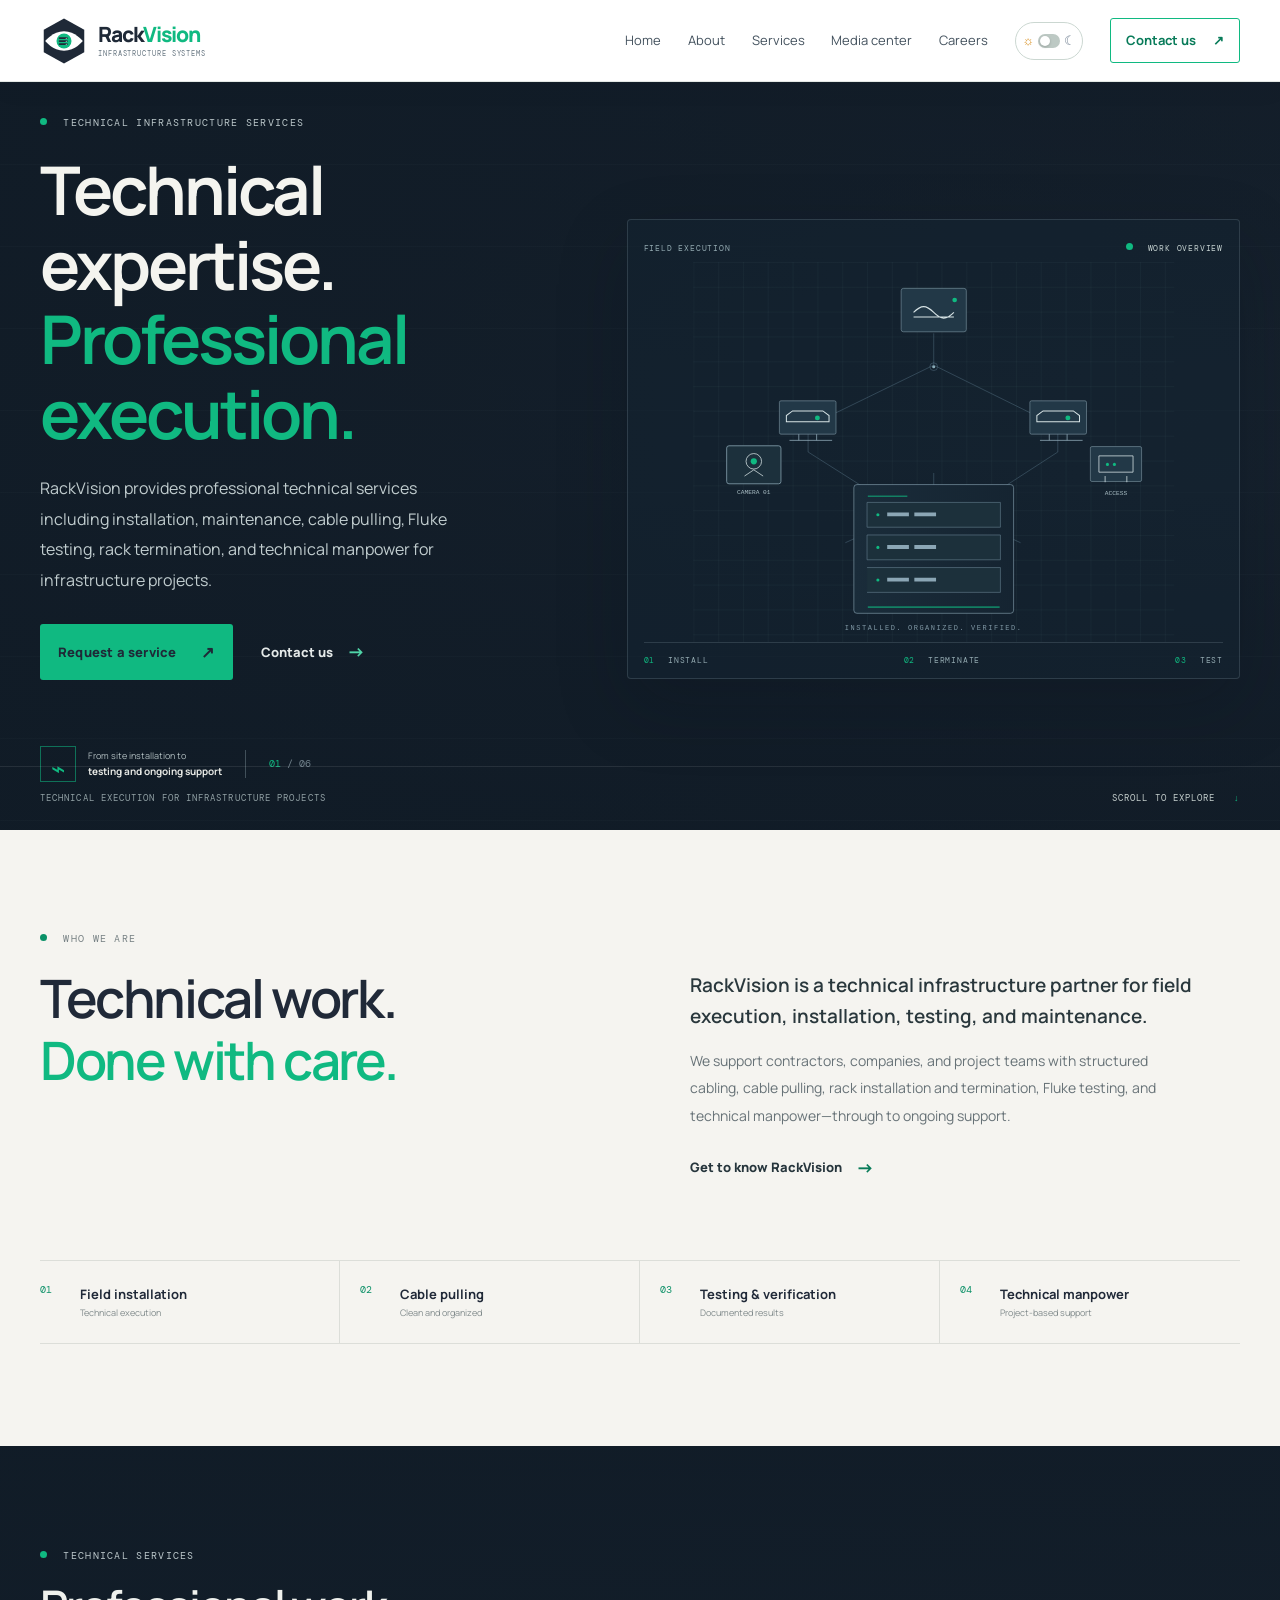
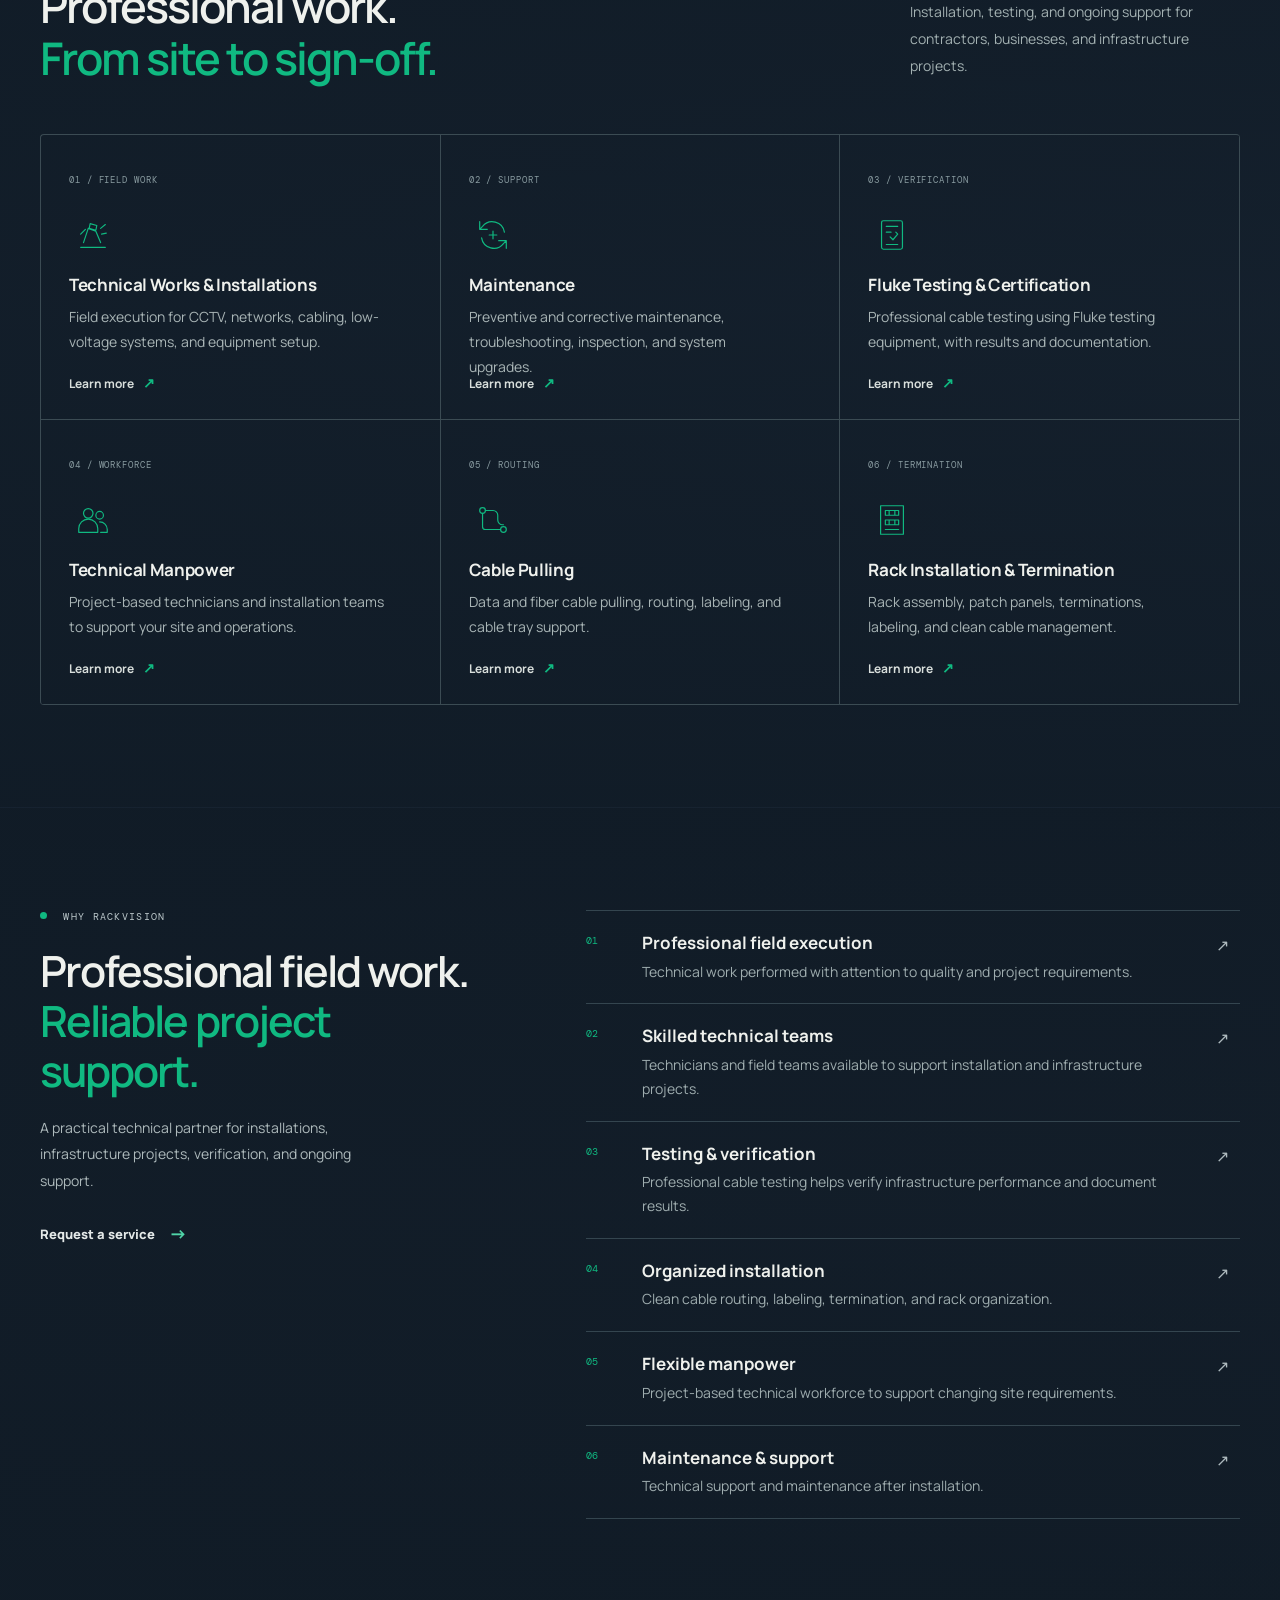
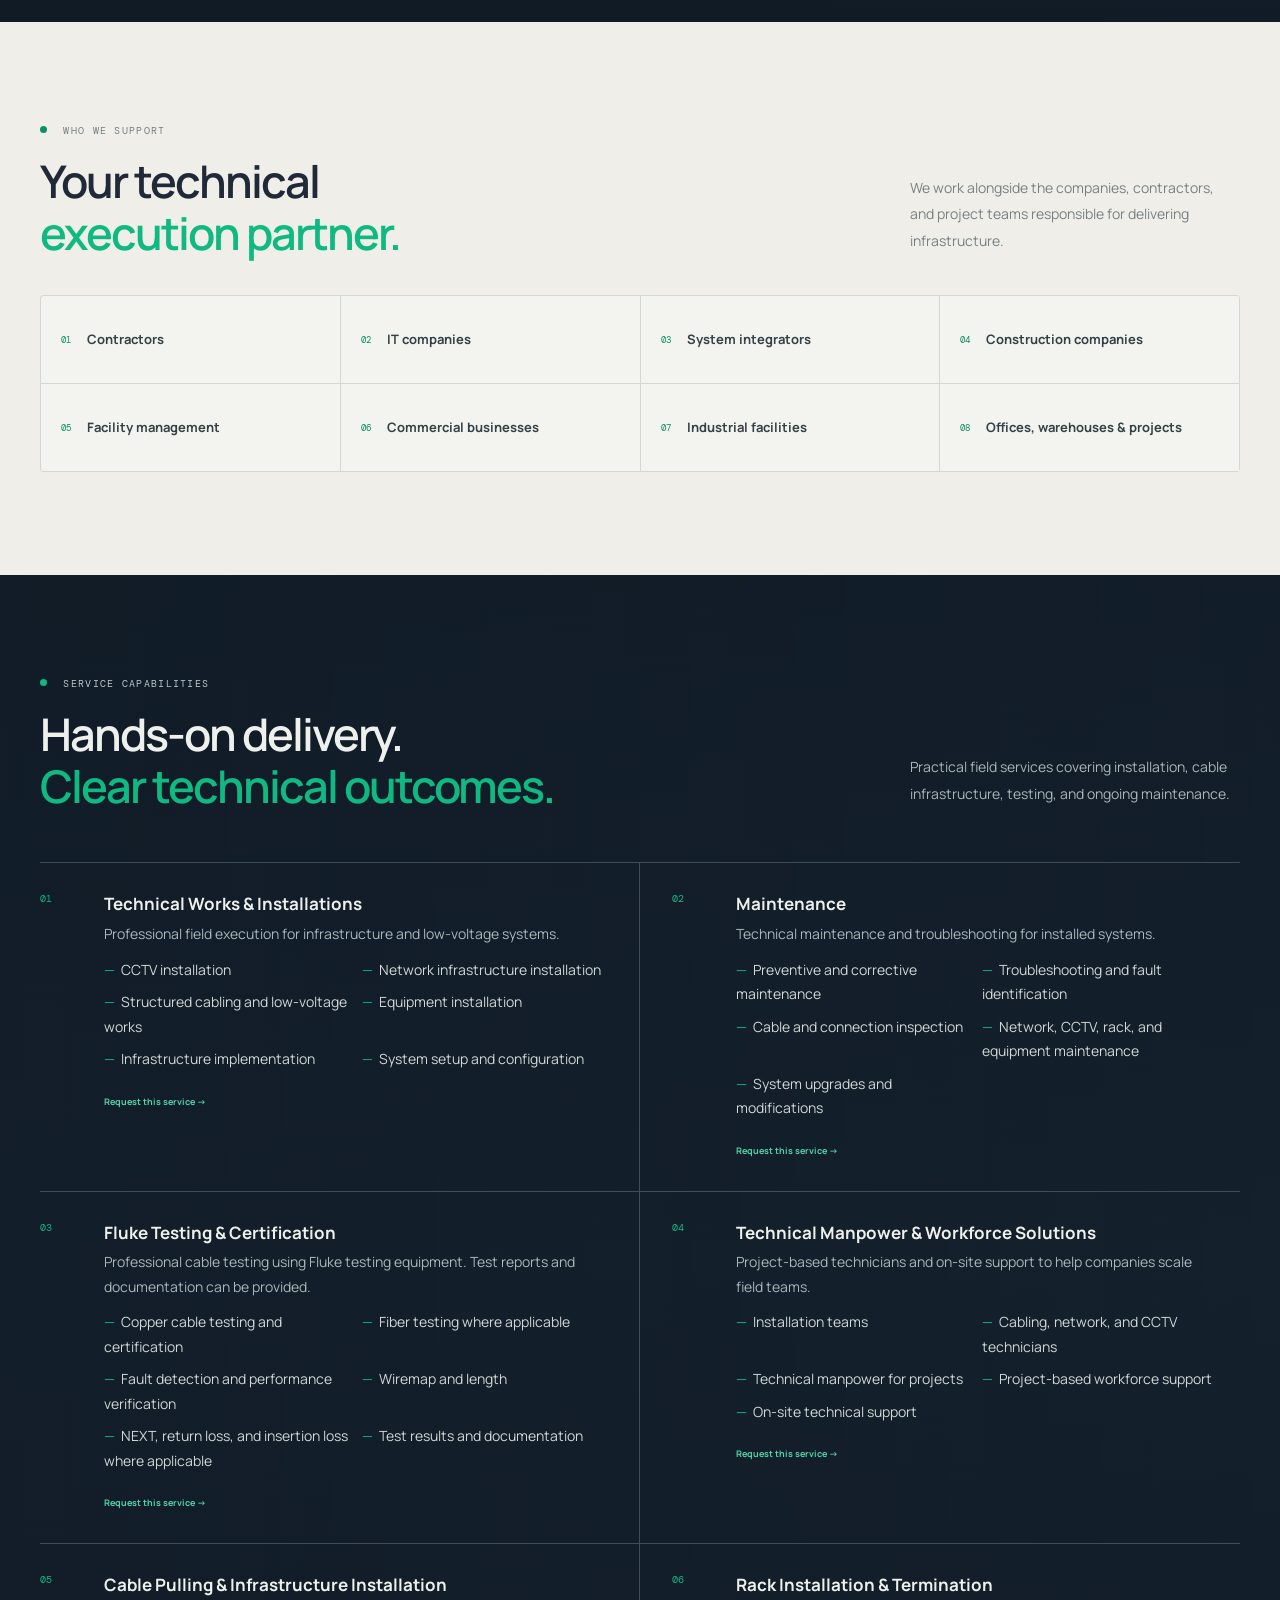
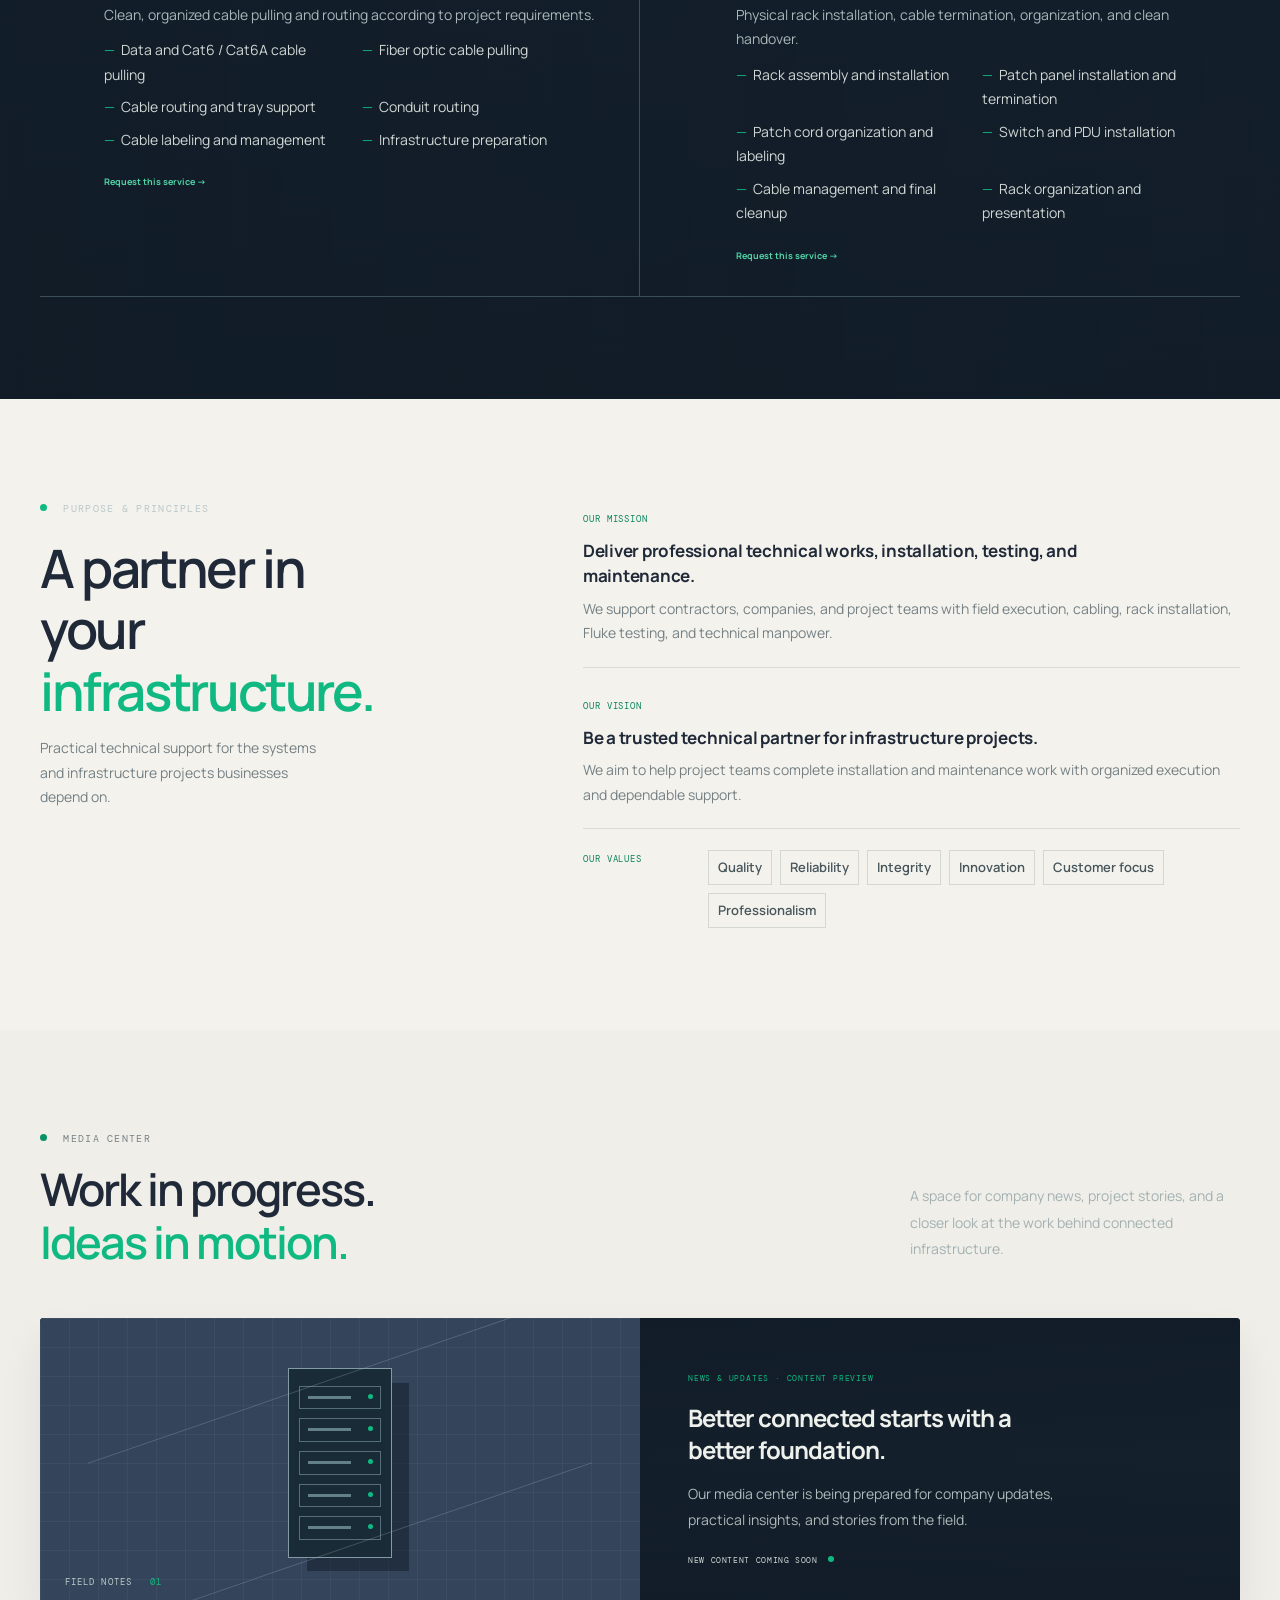
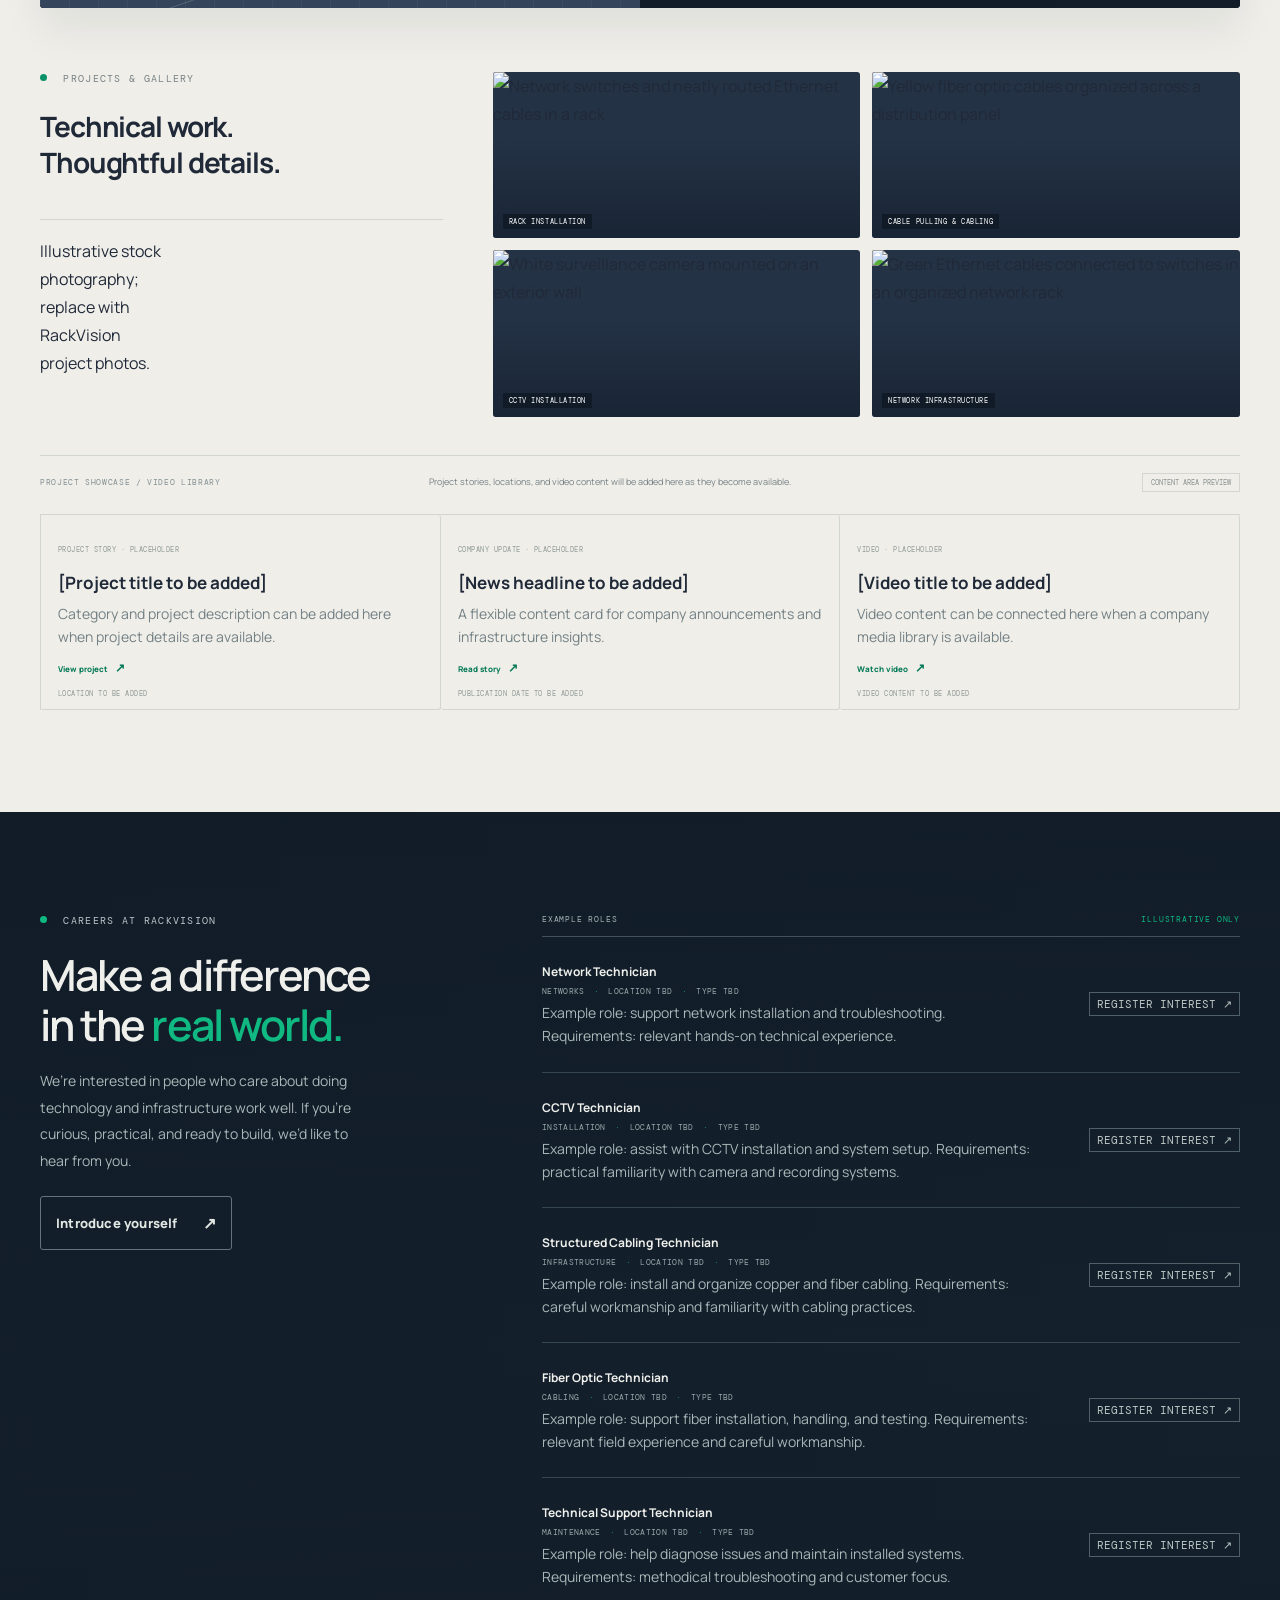
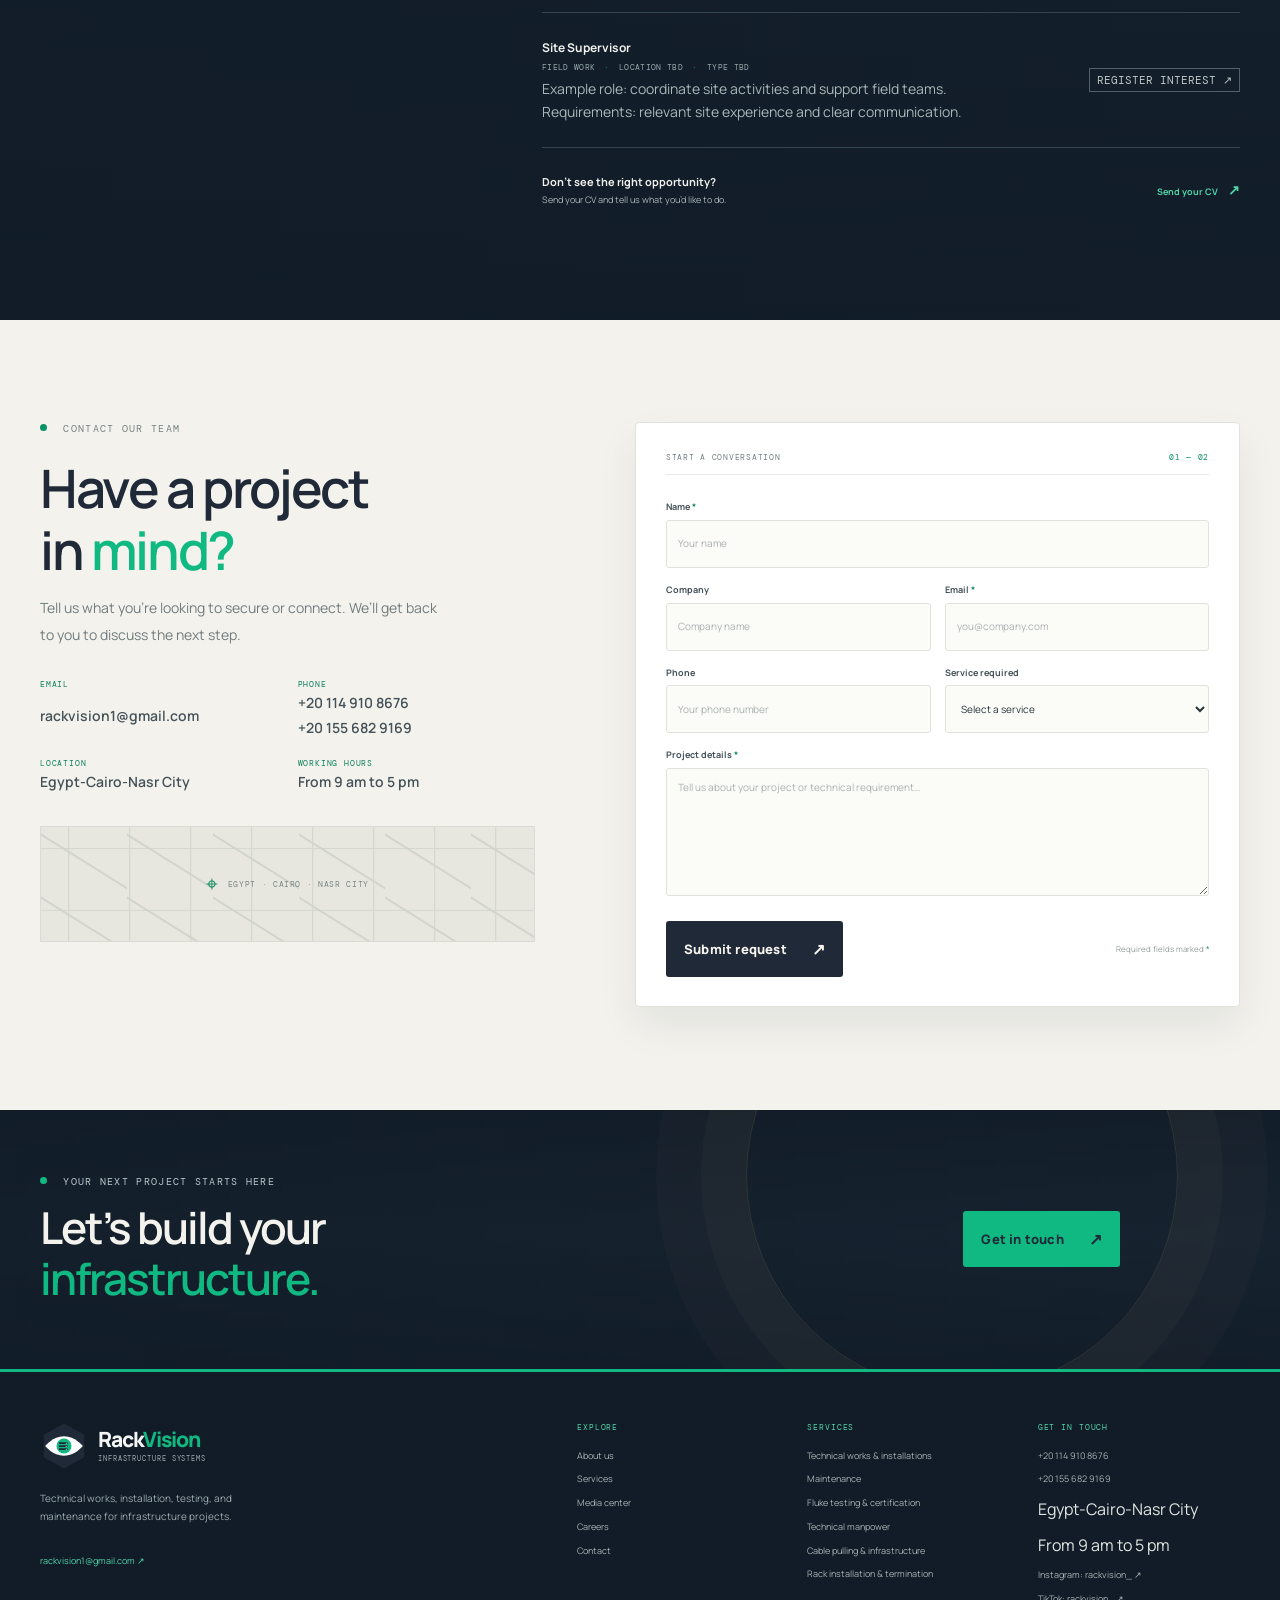
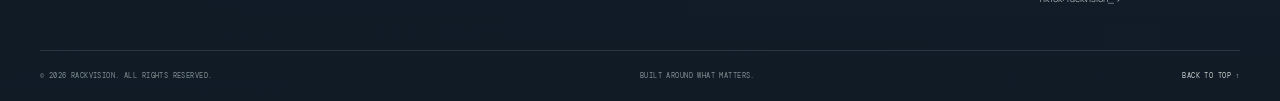
==== commit 483e67eb: "Update footer and add app.js script" ====
--- a/index.html
+++ b/index.html
@@ -1,118 +1,118 @@
-<!doctype html>
-<html lang="en">
-<head>
-  <meta charset="utf-8">
-  <meta name="viewport" content="width=device-width, initial-scale=1">
-  <meta name="theme-color" content="#1f2937">
-  <meta name="description" content="RackVision provides technical works and installations, maintenance, Fluke testing, technical manpower, cable pulling, and rack installation and termination.">
-  <title>RackVision | Technical Infrastructure Services</title>
-  <link rel="icon" type="image/svg+xml" href="favicon.svg">
-  <link rel="preconnect" href="https://fonts.googleapis.com">
-  <link rel="preconnect" href="https://fonts.gstatic.com" crossorigin>
-  <link href="https://fonts.googleapis.com/css2?family=DM+Mono:wght@400;500&family=Manrope:wght@400;500;600;700;800&display=swap" rel="stylesheet">
-  <link rel="stylesheet" href="styles.css">
-  <link rel="stylesheet" href="brand.css">
-</head>
-<body>
-  <a class="skip-link" href="#main">Skip to content</a>
-  <header class="site-header" id="top">
-    <div class="container nav-wrap">
-      <a class="brand" href="#home" aria-label="RackVision home"><span class="brand-mark"><svg viewBox="0 0 64 64" aria-hidden="true"><path class="logo-hex" d="M32 2 59 17v30L32 62 5 47V17z"/><path class="logo-eye" d="M7 32s10-13 25-13 25 13 25 13-10 13-25 13S7 32 7 32z"/><circle class="logo-iris" cx="32" cy="32" r="10"/><g class="logo-server"><rect x="25" y="27" width="12" height="2.4" rx="1.1"/><rect x="25" y="31" width="12" height="2.4" rx="1.1"/><rect x="25" y="35" width="12" height="2.4" rx="1.1"/><circle cx="35" cy="28.2" r=".7"/><circle cx="35" cy="32.2" r=".7"/><circle cx="35" cy="36.2" r=".7"/></g></svg></span><span class="brand-wordmark"><span class="brand-name"><b>Rack</b><strong>Vision</strong></span><small>INFRASTRUCTURE SYSTEMS</small></span></a>
-      <button class="menu-toggle" type="button" aria-expanded="false" aria-controls="primary-nav"><span></span><span></span><span class="sr-only">Open navigation</span></button>
-      <nav class="primary-nav" id="primary-nav" aria-label="Main navigation">
-        <a href="#home">Home</a><a href="#about">About</a><a href="#services">Services</a><a href="#media">Media center</a><a href="#careers">Careers</a>
-        <button class="theme-toggle" type="button" role="switch" aria-checked="false" aria-label="Dark mode" title="Toggle dark mode"><span class="theme-sun" aria-hidden="true">☼</span><span class="theme-switch-track" aria-hidden="true"><span></span></span><span class="theme-moon" aria-hidden="true">☾</span></button>
-        <a class="nav-contact" href="#contact">Contact us <span aria-hidden="true">↗</span></a>
-      </nav>
-    </div>
-  </header>
-  <main id="main">
-    <section class="hero" id="home">
-      <div class="hero-grid"></div>
-      <div class="container hero-inner">
-        <div class="hero-copy">
-          <p class="eyebrow"><i></i> TECHNICAL INFRASTRUCTURE SERVICES</p>
-          <h1>Technical expertise.<br><span>Professional execution.</span></h1>
-          <p class="hero-lead">RackVision provides professional technical services including installation, maintenance, cable pulling, Fluke testing, rack termination, and technical manpower for infrastructure projects.</p>
-          <div class="hero-actions"><a class="button button-accent" href="#services">Request a service <span aria-hidden="true">↗</span></a><a class="text-link light-link" href="#contact">Contact us <span aria-hidden="true">→</span></a></div>
-          <div class="hero-proof"><span class="proof-icon">⌁</span><p>From site installation to<br><strong>testing and ongoing support</strong></p><span class="proof-divider"></span><span class="proof-index">01 <i>/ 06</i></span></div>
-        </div>
-        <div class="hero-visual" aria-label="Illustration of field installation, cable routing, testing, and rack termination" role="img">
-          <div class="visual-top"><span>FIELD EXECUTION</span><span class="live-label"><i></i> WORK OVERVIEW</span></div>
-          <svg class="infra-art" viewBox="0 0 620 490" role="presentation" aria-hidden="true">
-            <defs><pattern id="grid" width="32" height="32" patternUnits="userSpaceOnUse"><path d="M32 0H0V32" fill="none" stroke="#7e9bad" stroke-opacity=".12" stroke-width="1"/></pattern><linearGradient id="rack" x1="0" x2="1"><stop stop-color="#1a2c3a"/><stop offset="1" stop-color="#152431"/></linearGradient></defs>
-            <path fill="url(#grid)" d="M0 0h620v490H0z" />
-            <g fill="none" stroke="#7091a5" stroke-width="1" stroke-opacity=".43"><path d="M310 92v41m0 0-162 79m162-79 160 79m-322 0v33m0 0 90 57m232-90v33m0 0-88 57M310 272v38m0 0-114 52m114-52 112 52"/><circle cx="310" cy="135" r="5"/><circle cx="148" cy="215" r="5"/><circle cx="470" cy="215" r="5"/><circle cx="78" cy="248" r="4"/><circle cx="239" cy="305" r="4"/><circle cx="381" cy="305" r="4"/><circle cx="535" cy="248" r="4"/></g>
-            <g fill="#8aabb8"><circle cx="310" cy="135" r="2"/><circle cx="148" cy="215" r="2"/><circle cx="470" cy="215" r="2"/><circle cx="78" cy="248" r="2"/><circle cx="239" cy="305" r="2"/><circle cx="381" cy="305" r="2"/><circle cx="535" cy="248" r="2"/></g>
-            <g transform="translate(268 34)"><rect width="84" height="56" rx="3" fill="#223847" stroke="#91abb8" stroke-opacity=".65"/><path d="M16 31c10-10 16-10 26 0s16 10 26 0M16 37h52" fill="none" stroke="#d7e3e5" stroke-width="1.4"/><circle cx="69" cy="15" r="3" fill="#10b981"/></g>
-            <g transform="translate(111 179)"><rect width="73" height="43" rx="2" fill="#223847" stroke="#91abb8" stroke-opacity=".65"/><path d="M17 13h39l8 6v8H9v-8z" fill="none" stroke="#d7e3e5" stroke-width="1.3"/><circle cx="49" cy="22" r="3.2" fill="#10b981"/><path d="M25 43v8m23-8v8M13 51h55" stroke="#91abb8" fill="none"/></g>
-            <g transform="translate(434 179)"><rect width="73" height="43" rx="2" fill="#223847" stroke="#91abb8" stroke-opacity=".65"/><path d="M17 13h39l8 6v8H9v-8z" fill="none" stroke="#d7e3e5" stroke-width="1.3"/><circle cx="49" cy="22" r="3.2" fill="#10b981"/><path d="M25 43v8m23-8v8M13 51h55" stroke="#91abb8" fill="none"/></g>
-            <g transform="translate(43 237)"><rect width="70" height="49" rx="3" fill="#1c303c" stroke="#8ba6b5"/><circle cx="35" cy="20" r="10" fill="none" stroke="#d5e0e2"/><circle cx="35" cy="20" r="4" fill="#10b981"/><path d="m23 39 12-8 12 8" fill="none" stroke="#d5e0e2"/><text x="35" y="62" fill="#acc0c7" font-size="8" text-anchor="middle" font-family="monospace">CAMERA 01</text></g>
-            <g transform="translate(207 287)"><rect width="206" height="166" rx="4" fill="url(#rack)" stroke="#8ba6b5" stroke-opacity=".78"/><path d="M17 23h172v32H17zm0 42h172v32H17zm0 42h172v32H17" fill="#1c303b" stroke="#6b8695" stroke-opacity=".72"/><g fill="#10b981"><circle cx="31" cy="39" r="2"/><circle cx="31" cy="81" r="2"/><circle cx="31" cy="123" r="2"/></g><g fill="#8ba6b5"><path d="M43 36h28v5H43zm35 0h28v5H78zm-35 42h28v5H43zm35 0h28v5H78zm-35 42h28v5H43zm35 0h28v5H78z"/></g><path d="M18 15h51m-51 143h170" stroke="#10b981" stroke-width="2" stroke-opacity=".6"/></g>
-            <g transform="translate(512 238)"><rect width="66" height="45" rx="2" fill="#223847" stroke="#91abb8" stroke-opacity=".65"/><path d="M11 12h44v21H11zM19 38v8m28-8v8" fill="none" stroke="#d7e3e5"/><circle cx="22" cy="23" r="2" fill="#10b981"/><circle cx="31" cy="23" r="2" fill="#10b981"/><text x="33" y="62" fill="#acc0c7" font-size="8" text-anchor="middle" font-family="monospace">ACCESS</text></g>
-            <text x="310" y="475" fill="#8098a5" font-size="9" letter-spacing="2" text-anchor="middle" font-family="monospace">INSTALLED. ORGANIZED. VERIFIED.</text>
-          </svg>
-          <div class="visual-caption"><span><b>01</b> INSTALL</span><span><b>02</b> TERMINATE</span><span><b>03</b> TEST</span></div>
-        </div>
-      </div>
-      <div class="hero-bottom"><span>TECHNICAL EXECUTION FOR INFRASTRUCTURE PROJECTS</span><a href="#about">SCROLL TO EXPLORE <span>↓</span></a></div>
-    </section>
-
-    <section class="section about-section" id="about"><div class="container about-grid">
-      <div><p class="eyebrow dark-eyebrow"><i></i> WHO WE ARE</p><h2>Technical work.<br><span>Done with care.</span></h2></div>
-      <div class="about-copy"><p class="large-copy">RackVision is a technical infrastructure partner for field execution, installation, testing, and maintenance.</p><p>We support contractors, companies, and project teams with structured cabling, cable pulling, rack installation and termination, Fluke testing, and technical manpower—through to ongoing support.</p><a class="text-link" href="#mission">Get to know RackVision <span aria-hidden="true">→</span></a></div>
-    </div><div class="container capability-strip"><div><span>01</span><b>Field installation</b><small>Technical execution</small></div><div><span>02</span><b>Cable pulling</b><small>Clean and organized</small></div><div><span>03</span><b>Testing &amp; verification</b><small>Documented results</small></div><div><span>04</span><b>Technical manpower</b><small>Project-based support</small></div></div></section>
-
-    <section class="section services-section" id="services"><div class="container"><div class="section-heading"><div><p class="eyebrow"><i></i> TECHNICAL SERVICES</p><h2>Professional work.<br><span>From site to sign-off.</span></h2></div><p>Installation, testing, and ongoing support for contractors, businesses, and infrastructure projects.</p></div>
-      <div class="service-grid">
-        <article class="service-card"><span class="service-number">01 / FIELD WORK</span><div class="service-icon"><svg viewBox="0 0 40 40"><path d="M7 33h26M10 28l5-15 8 3 5 12M17 8l7 2-1 5-7-2zm11 5 5-4m-4 10 5-1M7 19l5-5"/></svg></div><h3>Technical Works &amp; Installations</h3><p>Field execution for CCTV, networks, cabling, low-voltage systems, and equipment setup.</p><a href="#service-details">Learn more <span>↗</span></a></article>
-        <article class="service-card"><span class="service-number">02 / SUPPORT</span><div class="service-icon"><svg viewBox="0 0 40 40"><path d="M32 17a13 13 0 0 0-23-6L6 14m0-8v8h8m-6 9a13 13 0 0 0 23 6l3-3m0 8v-8h-8"/><path d="M16 20h8m-4-4v8"/></svg></div><h3>Maintenance</h3><p>Preventive and corrective maintenance, troubleshooting, inspection, and system upgrades.</p><a href="#service-details">Learn more <span>↗</span></a></article>
-        <article class="service-card"><span class="service-number">03 / VERIFICATION</span><div class="service-icon"><svg viewBox="0 0 40 40"><rect x="9" y="5" width="22" height="30" rx="2"/><path d="M14 11h12M14 17h5m5 0 2 2-5 6-3-3m-4 8h12"/></svg></div><h3>Fluke Testing &amp; Certification</h3><p>Professional cable testing using Fluke testing equipment, with results and documentation.</p><a href="#service-details">Learn more <span>↗</span></a></article>
-        <article class="service-card"><span class="service-number">04 / WORKFORCE</span><div class="service-icon"><svg viewBox="0 0 40 40"><circle cx="15" cy="13" r="5"/><circle cx="27" cy="15" r="4"/><path d="M5 33v-4a10 10 0 0 1 20 0v4zm22-11a8 8 0 0 1 8 8v3h-7"/></svg></div><h3>Technical Manpower</h3><p>Project-based technicians and installation teams to support your site and operations.</p><a href="#service-details">Learn more <span>↗</span></a></article>
-        <article class="service-card"><span class="service-number">05 / ROUTING</span><div class="service-icon"><svg viewBox="0 0 40 40"><circle cx="9" cy="10" r="3"/><circle cx="31" cy="30" r="3"/><path d="M12 10h8a5 5 0 0 1 5 5v5a5 5 0 0 0 5 5h1M9 13v14a3 3 0 0 0 3 3h16"/></svg></div><h3>Cable Pulling</h3><p>Data and fiber cable pulling, routing, labeling, and cable tray support.</p><a href="#service-details">Learn more <span>↗</span></a></article>
-        <article class="service-card"><span class="service-number">06 / TERMINATION</span><div class="service-icon"><svg viewBox="0 0 40 40"><rect x="8" y="5" width="24" height="30"/><path d="M13 10h14v5H13zm0 10h14v5H13zm0 10h14M17 10v5m6-5v5m-6 5v5m6-5v5"/></svg></div><h3>Rack Installation &amp; Termination</h3><p>Rack assembly, patch panels, terminations, labeling, and clean cable management.</p><a href="#service-details">Learn more <span>↗</span></a></article>
-      </div>
-    </div></section>
-
-    <section class="section approach-section" id="why-us"><div class="container approach-grid"><div class="approach-intro"><p class="eyebrow"><i></i> WHY RACKVISION</p><h2>Professional field work.<br><span>Reliable project support.</span></h2><p>A practical technical partner for installations, infrastructure projects, verification, and ongoing support.</p><a class="text-link light-link" href="#contact">Request a service <span>→</span></a></div><div class="approach-list"><article><span>01</span><div><h3>Professional field execution</h3><p>Technical work performed with attention to quality and project requirements.</p></div><span class="approach-symbol">↗</span></article><article><span>02</span><div><h3>Skilled technical teams</h3><p>Technicians and field teams available to support installation and infrastructure projects.</p></div><span class="approach-symbol">↗</span></article><article><span>03</span><div><h3>Testing &amp; verification</h3><p>Professional cable testing helps verify infrastructure performance and document results.</p></div><span class="approach-symbol">↗</span></article><article><span>04</span><div><h3>Organized installation</h3><p>Clean cable routing, labeling, termination, and rack organization.</p></div><span class="approach-symbol">↗</span></article><article><span>05</span><div><h3>Flexible manpower</h3><p>Project-based technical workforce to support changing site requirements.</p></div><span class="approach-symbol">↗</span></article><article><span>06</span><div><h3>Maintenance &amp; support</h3><p>Technical support and maintenance after installation.</p></div><span class="approach-symbol">↗</span></article></div></div></section>
-
-    <section class="section industries-section"><div class="container"><div class="section-heading"><div><p class="eyebrow dark-eyebrow"><i></i> WHO WE SUPPORT</p><h2>Your technical<br><span>execution partner.</span></h2></div><p>We work alongside the companies, contractors, and project teams responsible for delivering infrastructure.</p></div><div class="industry-grid"><div><span>01</span><b>Contractors</b></div><div><span>02</span><b>IT companies</b></div><div><span>03</span><b>System integrators</b></div><div><span>04</span><b>Construction companies</b></div><div><span>05</span><b>Facility management</b></div><div><span>06</span><b>Commercial businesses</b></div><div><span>07</span><b>Industrial facilities</b></div><div><span>08</span><b>Offices, warehouses &amp; projects</b></div></div></div></section>
-
-    <section class="section details-section" id="service-details"><div class="container"><div class="section-heading"><div><p class="eyebrow"><i></i> SERVICE CAPABILITIES</p><h2>Hands-on delivery.<br><span>Clear technical outcomes.</span></h2></div><p>Practical field services covering installation, cable infrastructure, testing, and ongoing maintenance.</p></div><div class="detail-grid">
-      <article><span class="detail-num">01</span><div><h3>Technical Works &amp; Installations</h3><p>Professional field execution for infrastructure and low-voltage systems.</p><ul><li>CCTV installation</li><li>Network infrastructure installation</li><li>Structured cabling and low-voltage works</li><li>Equipment installation</li><li>Infrastructure implementation</li><li>System setup and configuration</li></ul><a href="#contact">Request this service →</a></div></article>
-      <article><span class="detail-num">02</span><div><h3>Maintenance</h3><p>Technical maintenance and troubleshooting for installed systems.</p><ul><li>Preventive and corrective maintenance</li><li>Troubleshooting and fault identification</li><li>Cable and connection inspection</li><li>Network, CCTV, rack, and equipment maintenance</li><li>System upgrades and modifications</li></ul><a href="#contact">Request this service →</a></div></article>
-      <article><span class="detail-num">03</span><div><h3>Fluke Testing &amp; Certification</h3><p>Professional cable testing using Fluke testing equipment. Test reports and documentation can be provided.</p><ul><li>Copper cable testing and certification</li><li>Fiber testing where applicable</li><li>Fault detection and performance verification</li><li>Wiremap and length</li><li>NEXT, return loss, and insertion loss where applicable</li><li>Test results and documentation</li></ul><a href="#contact">Request this service →</a></div></article>
-      <article><span class="detail-num">04</span><div><h3>Technical Manpower &amp; Workforce Solutions</h3><p>Project-based technicians and on-site support to help companies scale field teams.</p><ul><li>Installation teams</li><li>Cabling, network, and CCTV technicians</li><li>Technical manpower for projects</li><li>Project-based workforce support</li><li>On-site technical support</li></ul><a href="#contact">Request this service →</a></div></article>
-      <article><span class="detail-num">05</span><div><h3>Cable Pulling &amp; Infrastructure Installation</h3><p>Clean, organized cable pulling and routing according to project requirements.</p><ul><li>Data and Cat6 / Cat6A cable pulling</li><li>Fiber optic cable pulling</li><li>Cable routing and tray support</li><li>Conduit routing</li><li>Cable labeling and management</li><li>Infrastructure preparation</li></ul><a href="#contact">Request this service →</a></div></article>
-      <article><span class="detail-num">06</span><div><h3>Rack Installation &amp; Termination</h3><p>Physical rack installation, cable termination, organization, and clean handover.</p><ul><li>Rack assembly and installation</li><li>Patch panel installation and termination</li><li>Patch cord organization and labeling</li><li>Switch and PDU installation</li><li>Cable management and final cleanup</li><li>Rack organization and presentation</li></ul><a href="#contact">Request this service →</a></div></article>
-    </div></div></section>
-
-    <section class="section mission-section" id="mission"><div class="container mission-grid"><div class="mission-aside"><p class="eyebrow"><i></i> PURPOSE &amp; PRINCIPLES</p><h2>A partner in<br>your <span>infrastructure.</span></h2><p>Practical technical support for the systems and infrastructure projects businesses depend on.</p></div><div class="mission-main"><article><span>OUR MISSION</span><h3>Deliver professional technical works, installation, testing, and maintenance.</h3><p>We support contractors, companies, and project teams with field execution, cabling, rack installation, Fluke testing, and technical manpower.</p></article><article><span>OUR VISION</span><h3>Be a trusted technical partner for infrastructure projects.</h3><p>We aim to help project teams complete installation and maintenance work with organized execution and dependable support.</p></article><div class="values-row"><span>OUR VALUES</span><div><b>Quality</b><b>Reliability</b><b>Integrity</b><b>Innovation</b><b>Customer focus</b><b>Professionalism</b></div></div></div></div></section>
-
-    <section class="section media-section" id="media"><div class="container"><div class="section-heading"><div><p class="eyebrow dark-eyebrow"><i></i> MEDIA CENTER</p><h2>Work in progress.<br><span>Ideas in motion.</span></h2></div><p>A space for company news, project stories, and a closer look at the work behind connected infrastructure.</p></div>
-      <div class="media-feature"><div class="media-illustration"><div class="media-rack"><span></span><span></span><span></span><span></span><span></span></div><div class="media-lines"></div><div class="media-label">FIELD NOTES <b>01</b></div></div><div class="media-feature-copy"><span class="content-tag">NEWS &amp; UPDATES · CONTENT PREVIEW</span><h3>Better connected starts with a better foundation.</h3><p>Our media center is being prepared for company updates, practical insights, and stories from the field.</p><span class="media-coming">NEW CONTENT COMING SOON <i></i></span></div></div>
-      <div class="media-bottom"><div><p class="eyebrow dark-eyebrow"><i></i> PROJECTS &amp; GALLERY</p><h3>Technical work.<br>Thoughtful details.</h3><p class="media-note">Illustrative stock photography; replace with RackVision project photos.</p></div><div class="gallery-grid"><div class="gallery-tile tile-rack"><img src="https://images.unsplash.com/photo-1698668975271-2ba9a323be6b?auto=format&amp;fit=crop&amp;w=900&amp;q=85" alt="Network switches and neatly routed Ethernet cables in a rack" loading="lazy"><span>RACK INSTALLATION</span></div><div class="gallery-tile tile-cabling"><img src="https://images.unsplash.com/photo-1744868562210-fffb7fa882d9?auto=format&amp;fit=crop&amp;w=900&amp;q=85" alt="Yellow fiber optic cables organized across a distribution panel" loading="lazy"><span>CABLE PULLING &amp; CABLING</span></div><div class="gallery-tile tile-cctv"><img src="https://images.unsplash.com/photo-1549109926-58f039549485?auto=format&amp;fit=crop&amp;w=900&amp;q=85" alt="White surveillance camera mounted on an exterior wall" loading="lazy"><span>CCTV INSTALLATION</span></div><div class="gallery-tile tile-fiber"><img src="https://images.unsplash.com/photo-1702478475268-aa8ef54c084e?auto=format&amp;fit=crop&amp;w=900&amp;q=85" alt="Green Ethernet cables connected to switches in an organized network rack" loading="lazy"><span>NETWORK INFRASTRUCTURE</span></div></div></div>
-      <div class="media-note"><span>PROJECT SHOWCASE / VIDEO LIBRARY</span><p>Project stories, locations, and video content will be added here as they become available.</p><span class="demo-pill">CONTENT AREA PREVIEW</span></div>
-      <div class="content-slots"><article><span>PROJECT STORY · PLACEHOLDER</span><h4>[Project title to be added]</h4><p>Category and project description can be added here when project details are available.</p><a href="#contact">View project <b>↗</b></a><small>LOCATION TO BE ADDED</small></article><article><span>COMPANY UPDATE · PLACEHOLDER</span><h4>[News headline to be added]</h4><p>A flexible content card for company announcements and infrastructure insights.</p><a href="#contact">Read story <b>↗</b></a><small>PUBLICATION DATE TO BE ADDED</small></article><article><span>VIDEO · PLACEHOLDER</span><h4>[Video title to be added]</h4><p>Video content can be connected here when a company media library is available.</p><a href="#contact">Watch video <b>↗</b></a><small>VIDEO CONTENT TO BE ADDED</small></article></div>
-    </div></section>
-
-    <section class="section careers-section" id="careers"><div class="container careers-grid"><div class="careers-intro"><p class="eyebrow"><i></i> CAREERS AT RACKVISION</p><h2>Make a difference<br>in the <span>real world.</span></h2><p>We’re interested in people who care about doing technology and infrastructure work well. If you’re curious, practical, and ready to build, we’d like to hear from you.</p><a class="button button-outline" href="#contact">Introduce yourself <span>↗</span></a></div><div class="careers-openings"><div class="list-heading"><span>EXAMPLE ROLES</span><span>ILLUSTRATIVE ONLY</span></div>
-      <article class="job-row"><div><h3>Network Technician</h3><p>NETWORKS <i>·</i> LOCATION TBD <i>·</i> TYPE TBD</p><small>Example role: support network installation and troubleshooting. Requirements: relevant hands-on technical experience.</small></div><a class="job-status" href="#contact">REGISTER INTEREST ↗</a></article>
-      <article class="job-row"><div><h3>CCTV Technician</h3><p>INSTALLATION <i>·</i> LOCATION TBD <i>·</i> TYPE TBD</p><small>Example role: assist with CCTV installation and system setup. Requirements: practical familiarity with camera and recording systems.</small></div><a class="job-status" href="#contact">REGISTER INTEREST ↗</a></article>
-      <article class="job-row"><div><h3>Structured Cabling Technician</h3><p>INFRASTRUCTURE <i>·</i> LOCATION TBD <i>·</i> TYPE TBD</p><small>Example role: install and organize copper and fiber cabling. Requirements: careful workmanship and familiarity with cabling practices.</small></div><a class="job-status" href="#contact">REGISTER INTEREST ↗</a></article>
-      <article class="job-row"><div><h3>Fiber Optic Technician</h3><p>CABLING <i>·</i> LOCATION TBD <i>·</i> TYPE TBD</p><small>Example role: support fiber installation, handling, and testing. Requirements: relevant field experience and careful workmanship.</small></div><a class="job-status" href="#contact">REGISTER INTEREST ↗</a></article>
-      <article class="job-row"><div><h3>Technical Support Technician</h3><p>MAINTENANCE <i>·</i> LOCATION TBD <i>·</i> TYPE TBD</p><small>Example role: help diagnose issues and maintain installed systems. Requirements: methodical troubleshooting and customer focus.</small></div><a class="job-status" href="#contact">REGISTER INTEREST ↗</a></article>
-      <article class="job-row"><div><h3>Site Supervisor</h3><p>FIELD WORK <i>·</i> LOCATION TBD <i>·</i> TYPE TBD</p><small>Example role: coordinate site activities and support field teams. Requirements: relevant site experience and clear communication.</small></div><a class="job-status" href="#contact">REGISTER INTEREST ↗</a></article>
-      <div class="cv-row"><p><b>Don’t see the right opportunity?</b><br>Send your CV and tell us what you’d like to do.</p><a href="#contact">Send your CV <span>↗</span></a></div>
-    </div></div></section>
-
-    <section class="section contact-section" id="contact"><div class="container contact-grid"><div class="contact-intro"><p class="eyebrow dark-eyebrow"><i></i> CONTACT OUR TEAM</p><h2>Have a project<br>in <span>mind?</span></h2><p>Tell us what you’re looking to secure or connect. We’ll get back to you to discuss the next step.</p><div class="contact-details"><div><span>EMAIL</span><b><a href="mailto:rackvision1@gmail.com">rackvision1@gmail.com</a></b></div><div><span>PHONE</span><b><a href="tel:+201149108676">+20 114 910 8676</a><br><a href="tel:+201556829169">+20 155 682 9169</a></b></div><div><span>LOCATION</span><b>Egypt-Cairo-Nasr City</b></div><div><span>WORKING HOURS</span><b>From 9 am to 5 pm</b></div></div><div class="map-placeholder"><div class="map-grid"></div><span class="map-pin">⌖</span><span>EGYPT · CAIRO · NASR CITY</span></div></div>
-      <form class="contact-form" id="inquiry-form" method="post" target="contact-submission-frame"><div class="form-topline"><span>START A CONVERSATION</span><span>01 — 02</span></div><label for="full-name">Name <em>*</em></label><input id="full-name" name="name" autocomplete="name" placeholder="Your name" required><div class="form-row"><div><label for="company">Company</label><input id="company" name="company" autocomplete="organization" placeholder="Company name"></div><div><label for="email">Email <em>*</em></label><input id="email" name="email" type="email" autocomplete="email" placeholder="you@company.com" required></div></div><div class="form-row"><div><label for="phone">Phone</label><input id="phone" name="phone" type="tel" autocomplete="tel" placeholder="Your phone number"></div><div><label for="service">Service required</label><select id="service" name="service"><option value="">Select a service</option><option>Technical Works &amp; Installations</option><option>Maintenance</option><option>Fluke Testing &amp; Certification</option><option>Technical Manpower &amp; Workforce Solutions</option><option>Cable Pulling &amp; Infrastructure Installation</option><option>Rack Installation &amp; Termination</option><option>Other / Not sure yet</option></select></div></div><label for="message">Project details <em>*</em></label><textarea id="message" name="message" rows="4" placeholder="Tell us about your project or technical requirement…" required></textarea><label class="contact-honeypot" aria-hidden="true">Leave this field empty<input type="text" name="website" tabindex="-1" autocomplete="off"></label><div class="form-submit"><button class="button button-dark" type="submit">Submit request <span>↗</span></button><small>Required fields marked <em>*</em></small></div><p class="form-feedback" id="form-feedback" role="status" aria-live="polite"></p></form><iframe id="contact-submission-frame" name="contact-submission-frame" title="Contact form submission" hidden></iframe>
-    </div></section>
-    <section class="closing-cta"><div class="container cta-inner"><div><p class="eyebrow"><i></i> YOUR NEXT PROJECT STARTS HERE</p><h2>Let’s build your<br><span>infrastructure.</span></h2></div><a class="button button-accent" href="#contact">Get in touch <span>↗</span></a></div></section>
-  </main>
-  <footer class="site-footer"><div class="container footer-main"><div class="footer-brand"><a class="brand" href="#home" aria-label="RackVision home"><span class="brand-mark"><svg viewBox="0 0 64 64" aria-hidden="true"><path class="logo-hex" d="M32 2 59 17v30L32 62 5 47V17z"/><path class="logo-eye" d="M7 32s10-13 25-13 25 13 25 13-10 13-25 13S7 32 7 32z"/><circle class="logo-iris" cx="32" cy="32" r="10"/><g class="logo-server"><rect x="25" y="27" width="12" height="2.4" rx="1.1"/><rect x="25" y="31" width="12" height="2.4" rx="1.1"/><rect x="25" y="35" width="12" height="2.4" rx="1.1"/><circle cx="35" cy="28.2" r=".7"/><circle cx="35" cy="32.2" r=".7"/><circle cx="35" cy="36.2" r=".7"/></g></svg></span><span class="brand-wordmark"><span class="brand-name"><b>Rack</b><strong>Vision</strong></span><small>INFRASTRUCTURE SYSTEMS</small></span></a><p>Technical works, installation, testing, and maintenance for infrastructure projects.</p><a href="mailto:rackvision1@gmail.com" class="footer-email">rackvision1@gmail.com ↗</a></div><div class="footer-links"><div><span>EXPLORE</span><a href="#about">About us</a><a href="#services">Services</a><a href="#media">Media center</a><a href="#careers">Careers</a><a href="#contact">Contact</a></div><div><span>SERVICES</span><a href="#service-details">Technical works &amp; installations</a><a href="#service-details">Maintenance</a><a href="#service-details">Fluke testing &amp; certification</a><a href="#service-details">Technical manpower</a><a href="#service-details">Cable pulling &amp; infrastructure</a><a href="#service-details">Rack installation &amp; termination</a></div><div><span>GET IN TOUCH</span><a href="tel:+201149108676">+20 114 910 8676</a><a href="tel:+201556829169">+20 155 682 9169</a><span>Egypt-Cairo-Nasr City</span><span>From 9 am to 5 pm</span><a href="https://www.instagram.com/rackvision_/" target="_blank" rel="noopener noreferrer">Instagram: rackvision_ ↗</a><a href="https://www.tiktok.com/@rackvision_" target="_blank" rel="noopener noreferrer">TikTok: rackvision_ ↗</a></div></div></div><div class="container footer-bottom"><span>© <span id="year">2026</span> RACKVISION. ALL RIGHTS RESERVED.</span><span>BUILT AROUND WHAT MATTERS.</span><a href="#top">BACK TO TOP ↑</a></div></footer>
+<!doctype html>
+<html lang="en">
+<head>
+  <meta charset="utf-8">
+  <meta name="viewport" content="width=device-width, initial-scale=1">
+  <meta name="theme-color" content="#1f2937">
+  <meta name="description" content="RackVision provides technical works and installations, maintenance, Fluke testing, technical manpower, cable pulling, and rack installation and termination.">
+  <title>RackVision | Technical Infrastructure Services</title>
+  <link rel="icon" type="image/svg+xml" href="favicon.svg">
+  <link rel="preconnect" href="https://fonts.googleapis.com">
+  <link rel="preconnect" href="https://fonts.gstatic.com" crossorigin>
+  <link href="https://fonts.googleapis.com/css2?family=DM+Mono:wght@400;500&family=Manrope:wght@400;500;600;700;800&display=swap" rel="stylesheet">
+  <link rel="stylesheet" href="styles.css">
+  <link rel="stylesheet" href="brand.css">
+</head>
+<body>
+  <a class="skip-link" href="#main">Skip to content</a>
+  <header class="site-header" id="top">
+    <div class="container nav-wrap">
+      <a class="brand" href="#home" aria-label="RackVision home"><span class="brand-mark"><svg viewBox="0 0 64 64" aria-hidden="true"><path class="logo-hex" d="M32 2 59 17v30L32 62 5 47V17z"/><path class="logo-eye" d="M7 32s10-13 25-13 25 13 25 13-10 13-25 13S7 32 7 32z"/><circle class="logo-iris" cx="32" cy="32" r="10"/><g class="logo-server"><rect x="25" y="27" width="12" height="2.4" rx="1.1"/><rect x="25" y="31" width="12" height="2.4" rx="1.1"/><rect x="25" y="35" width="12" height="2.4" rx="1.1"/><circle cx="35" cy="28.2" r=".7"/><circle cx="35" cy="32.2" r=".7"/><circle cx="35" cy="36.2" r=".7"/></g></svg></span><span class="brand-wordmark"><span class="brand-name notranslate" translate="no"><b translate="no">Rack</b><strong translate="no">Vision</strong></span><small>INFRASTRUCTURE SYSTEMS</small></span></a>
+      <button class="menu-toggle" type="button" aria-expanded="false" aria-controls="primary-nav"><span></span><span></span><span class="sr-only">Open navigation</span></button>
+      <nav class="primary-nav" id="primary-nav" aria-label="Main navigation">
+        <a href="#home">Home</a><a href="#about">About</a><a href="#services">Services</a><a href="#media">Media center</a><a href="#careers">Careers</a>
+        <button class="theme-toggle" type="button" role="switch" aria-checked="false" aria-label="Dark mode" title="Toggle dark mode"><span class="theme-sun" aria-hidden="true">☼</span><span class="theme-switch-track" aria-hidden="true"><span></span></span><span class="theme-moon" aria-hidden="true">☾</span></button>
+        <a class="nav-contact" href="#contact">Contact us <span aria-hidden="true">↗</span></a>
+      </nav>
+    </div>
+  </header>
+  <main id="main">
+    <section class="hero" id="home">
+      <div class="hero-grid"></div>
+      <div class="container hero-inner">
+        <div class="hero-copy">
+          <p class="eyebrow"><i></i> TECHNICAL INFRASTRUCTURE SERVICES</p>
+          <h1>Technical expertise.<br><span>Professional execution.</span></h1>
+          <p class="hero-lead">RackVision provides professional technical services including installation, maintenance, cable pulling, Fluke testing, rack termination, and technical manpower for infrastructure projects.</p>
+          <div class="hero-actions"><a class="button button-accent" href="#services">Request a service <span aria-hidden="true">↗</span></a><a class="text-link light-link" href="#contact">Contact us <span aria-hidden="true">→</span></a></div>
+          <div class="hero-proof"><span class="proof-icon">⌁</span><p>From site installation to<br><strong>testing and ongoing support</strong></p><span class="proof-divider"></span><span class="proof-index">01 <i>/ 06</i></span></div>
+        </div>
+        <div class="hero-visual" aria-label="Illustration of field installation, cable routing, testing, and rack termination" role="img">
+          <div class="visual-top"><span>FIELD EXECUTION</span><span class="live-label"><i></i> WORK OVERVIEW</span></div>
+          <svg class="infra-art" viewBox="0 0 620 490" role="presentation" aria-hidden="true">
+            <defs><pattern id="grid" width="32" height="32" patternUnits="userSpaceOnUse"><path d="M32 0H0V32" fill="none" stroke="#7e9bad" stroke-opacity=".12" stroke-width="1"/></pattern><linearGradient id="rack" x1="0" x2="1"><stop stop-color="#1a2c3a"/><stop offset="1" stop-color="#152431"/></linearGradient></defs>
+            <path fill="url(#grid)" d="M0 0h620v490H0z" />
+            <g fill="none" stroke="#7091a5" stroke-width="1" stroke-opacity=".43"><path d="M310 92v41m0 0-162 79m162-79 160 79m-322 0v33m0 0 90 57m232-90v33m0 0-88 57M310 272v38m0 0-114 52m114-52 112 52"/><circle cx="310" cy="135" r="5"/><circle cx="148" cy="215" r="5"/><circle cx="470" cy="215" r="5"/><circle cx="78" cy="248" r="4"/><circle cx="239" cy="305" r="4"/><circle cx="381" cy="305" r="4"/><circle cx="535" cy="248" r="4"/></g>
+            <g fill="#8aabb8"><circle cx="310" cy="135" r="2"/><circle cx="148" cy="215" r="2"/><circle cx="470" cy="215" r="2"/><circle cx="78" cy="248" r="2"/><circle cx="239" cy="305" r="2"/><circle cx="381" cy="305" r="2"/><circle cx="535" cy="248" r="2"/></g>
+            <g transform="translate(268 34)"><rect width="84" height="56" rx="3" fill="#223847" stroke="#91abb8" stroke-opacity=".65"/><path d="M16 31c10-10 16-10 26 0s16 10 26 0M16 37h52" fill="none" stroke="#d7e3e5" stroke-width="1.4"/><circle cx="69" cy="15" r="3" fill="#10b981"/></g>
+            <g transform="translate(111 179)"><rect width="73" height="43" rx="2" fill="#223847" stroke="#91abb8" stroke-opacity=".65"/><path d="M17 13h39l8 6v8H9v-8z" fill="none" stroke="#d7e3e5" stroke-width="1.3"/><circle cx="49" cy="22" r="3.2" fill="#10b981"/><path d="M25 43v8m23-8v8M13 51h55" stroke="#91abb8" fill="none"/></g>
+            <g transform="translate(434 179)"><rect width="73" height="43" rx="2" fill="#223847" stroke="#91abb8" stroke-opacity=".65"/><path d="M17 13h39l8 6v8H9v-8z" fill="none" stroke="#d7e3e5" stroke-width="1.3"/><circle cx="49" cy="22" r="3.2" fill="#10b981"/><path d="M25 43v8m23-8v8M13 51h55" stroke="#91abb8" fill="none"/></g>
+            <g transform="translate(43 237)"><rect width="70" height="49" rx="3" fill="#1c303c" stroke="#8ba6b5"/><circle cx="35" cy="20" r="10" fill="none" stroke="#d5e0e2"/><circle cx="35" cy="20" r="4" fill="#10b981"/><path d="m23 39 12-8 12 8" fill="none" stroke="#d5e0e2"/><text x="35" y="62" fill="#acc0c7" font-size="8" text-anchor="middle" font-family="monospace">CAMERA 01</text></g>
+            <g transform="translate(207 287)"><rect width="206" height="166" rx="4" fill="url(#rack)" stroke="#8ba6b5" stroke-opacity=".78"/><path d="M17 23h172v32H17zm0 42h172v32H17zm0 42h172v32H17" fill="#1c303b" stroke="#6b8695" stroke-opacity=".72"/><g fill="#10b981"><circle cx="31" cy="39" r="2"/><circle cx="31" cy="81" r="2"/><circle cx="31" cy="123" r="2"/></g><g fill="#8ba6b5"><path d="M43 36h28v5H43zm35 0h28v5H78zm-35 42h28v5H43zm35 0h28v5H78zm-35 42h28v5H43zm35 0h28v5H78z"/></g><path d="M18 15h51m-51 143h170" stroke="#10b981" stroke-width="2" stroke-opacity=".6"/></g>
+            <g transform="translate(512 238)"><rect width="66" height="45" rx="2" fill="#223847" stroke="#91abb8" stroke-opacity=".65"/><path d="M11 12h44v21H11zM19 38v8m28-8v8" fill="none" stroke="#d7e3e5"/><circle cx="22" cy="23" r="2" fill="#10b981"/><circle cx="31" cy="23" r="2" fill="#10b981"/><text x="33" y="62" fill="#acc0c7" font-size="8" text-anchor="middle" font-family="monospace">ACCESS</text></g>
+            <text x="310" y="475" fill="#8098a5" font-size="9" letter-spacing="2" text-anchor="middle" font-family="monospace">INSTALLED. ORGANIZED. VERIFIED.</text>
+          </svg>
+          <div class="visual-caption"><span><b>01</b> INSTALL</span><span><b>02</b> TERMINATE</span><span><b>03</b> TEST</span></div>
+        </div>
+      </div>
+      <div class="hero-bottom"><span>TECHNICAL EXECUTION FOR INFRASTRUCTURE PROJECTS</span><a href="#about">SCROLL TO EXPLORE <span>↓</span></a></div>
+    </section>
+
+    <section class="section about-section" id="about"><div class="container about-grid">
+      <div><p class="eyebrow dark-eyebrow"><i></i> WHO WE ARE</p><h2>Technical work.<br><span>Done with care.</span></h2></div>
+      <div class="about-copy"><p class="large-copy">RackVision is a technical infrastructure partner for field execution, installation, testing, and maintenance.</p><p>We support contractors, companies, and project teams with structured cabling, cable pulling, rack installation and termination, Fluke testing, and technical manpower—through to ongoing support.</p><a class="text-link" href="#mission">Get to know RackVision <span aria-hidden="true">→</span></a></div>
+    </div><div class="container capability-strip"><div><span>01</span><b>Field installation</b><small>Technical execution</small></div><div><span>02</span><b>Cable pulling</b><small>Clean and organized</small></div><div><span>03</span><b>Testing &amp; verification</b><small>Documented results</small></div><div><span>04</span><b>Technical manpower</b><small>Project-based support</small></div></div></section>
+
+    <section class="section services-section" id="services"><div class="container"><div class="section-heading"><div><p class="eyebrow"><i></i> TECHNICAL SERVICES</p><h2>Professional work.<br><span>From site to sign-off.</span></h2></div><p>Installation, testing, and ongoing support for contractors, businesses, and infrastructure projects.</p></div>
+      <div class="service-grid">
+        <article class="service-card"><span class="service-number">01 / FIELD WORK</span><div class="service-icon"><svg viewBox="0 0 40 40"><path d="M7 33h26M10 28l5-15 8 3 5 12M17 8l7 2-1 5-7-2zm11 5 5-4m-4 10 5-1M7 19l5-5"/></svg></div><h3>Technical Works &amp; Installations</h3><p>Field execution for CCTV, networks, cabling, low-voltage systems, and equipment setup.</p><a href="#service-details">Learn more <span>↗</span></a></article>
+        <article class="service-card"><span class="service-number">02 / SUPPORT</span><div class="service-icon"><svg viewBox="0 0 40 40"><path d="M32 17a13 13 0 0 0-23-6L6 14m0-8v8h8m-6 9a13 13 0 0 0 23 6l3-3m0 8v-8h-8"/><path d="M16 20h8m-4-4v8"/></svg></div><h3>Maintenance</h3><p>Preventive and corrective maintenance, troubleshooting, inspection, and system upgrades.</p><a href="#service-details">Learn more <span>↗</span></a></article>
+        <article class="service-card"><span class="service-number">03 / VERIFICATION</span><div class="service-icon"><svg viewBox="0 0 40 40"><rect x="9" y="5" width="22" height="30" rx="2"/><path d="M14 11h12M14 17h5m5 0 2 2-5 6-3-3m-4 8h12"/></svg></div><h3>Fluke Testing &amp; Certification</h3><p>Professional cable testing using Fluke testing equipment, with results and documentation.</p><a href="#service-details">Learn more <span>↗</span></a></article>
+        <article class="service-card"><span class="service-number">04 / WORKFORCE</span><div class="service-icon"><svg viewBox="0 0 40 40"><circle cx="15" cy="13" r="5"/><circle cx="27" cy="15" r="4"/><path d="M5 33v-4a10 10 0 0 1 20 0v4zm22-11a8 8 0 0 1 8 8v3h-7"/></svg></div><h3>Technical Manpower</h3><p>Project-based technicians and installation teams to support your site and operations.</p><a href="#service-details">Learn more <span>↗</span></a></article>
+        <article class="service-card"><span class="service-number">05 / ROUTING</span><div class="service-icon"><svg viewBox="0 0 40 40"><circle cx="9" cy="10" r="3"/><circle cx="31" cy="30" r="3"/><path d="M12 10h8a5 5 0 0 1 5 5v5a5 5 0 0 0 5 5h1M9 13v14a3 3 0 0 0 3 3h16"/></svg></div><h3>Cable Pulling</h3><p>Data and fiber cable pulling, routing, labeling, and cable tray support.</p><a href="#service-details">Learn more <span>↗</span></a></article>
+        <article class="service-card"><span class="service-number">06 / TERMINATION</span><div class="service-icon"><svg viewBox="0 0 40 40"><rect x="8" y="5" width="24" height="30"/><path d="M13 10h14v5H13zm0 10h14v5H13zm0 10h14M17 10v5m6-5v5m-6 5v5m6-5v5"/></svg></div><h3>Rack Installation &amp; Termination</h3><p>Rack assembly, patch panels, terminations, labeling, and clean cable management.</p><a href="#service-details">Learn more <span>↗</span></a></article>
+      </div>
+    </div></section>
+
+    <section class="section approach-section" id="why-us"><div class="container approach-grid"><div class="approach-intro"><p class="eyebrow"><i></i> WHY RACKVISION</p><h2>Professional field work.<br><span>Reliable project support.</span></h2><p>A practical technical partner for installations, infrastructure projects, verification, and ongoing support.</p><a class="text-link light-link" href="#contact">Request a service <span>→</span></a></div><div class="approach-list"><article><span>01</span><div><h3>Professional field execution</h3><p>Technical work performed with attention to quality and project requirements.</p></div><span class="approach-symbol">↗</span></article><article><span>02</span><div><h3>Skilled technical teams</h3><p>Technicians and field teams available to support installation and infrastructure projects.</p></div><span class="approach-symbol">↗</span></article><article><span>03</span><div><h3>Testing &amp; verification</h3><p>Professional cable testing helps verify infrastructure performance and document results.</p></div><span class="approach-symbol">↗</span></article><article><span>04</span><div><h3>Organized installation</h3><p>Clean cable routing, labeling, termination, and rack organization.</p></div><span class="approach-symbol">↗</span></article><article><span>05</span><div><h3>Flexible manpower</h3><p>Project-based technical workforce to support changing site requirements.</p></div><span class="approach-symbol">↗</span></article><article><span>06</span><div><h3>Maintenance &amp; support</h3><p>Technical support and maintenance after installation.</p></div><span class="approach-symbol">↗</span></article></div></div></section>
+
+    <section class="section industries-section"><div class="container"><div class="section-heading"><div><p class="eyebrow dark-eyebrow"><i></i> WHO WE SUPPORT</p><h2>Your technical<br><span>execution partner.</span></h2></div><p>We work alongside the companies, contractors, and project teams responsible for delivering infrastructure.</p></div><div class="industry-grid"><div><span>01</span><b>Contractors</b></div><div><span>02</span><b>IT companies</b></div><div><span>03</span><b>System integrators</b></div><div><span>04</span><b>Construction companies</b></div><div><span>05</span><b>Facility management</b></div><div><span>06</span><b>Commercial businesses</b></div><div><span>07</span><b>Industrial facilities</b></div><div><span>08</span><b>Offices, warehouses &amp; projects</b></div></div></div></section>
+
+    <section class="section details-section" id="service-details"><div class="container"><div class="section-heading"><div><p class="eyebrow"><i></i> SERVICE CAPABILITIES</p><h2>Hands-on delivery.<br><span>Clear technical outcomes.</span></h2></div><p>Practical field services covering installation, cable infrastructure, testing, and ongoing maintenance.</p></div><div class="detail-grid">
+      <article><span class="detail-num">01</span><div><h3>Technical Works &amp; Installations</h3><p>Professional field execution for infrastructure and low-voltage systems.</p><ul><li>CCTV installation</li><li>Network infrastructure installation</li><li>Structured cabling and low-voltage works</li><li>Equipment installation</li><li>Infrastructure implementation</li><li>System setup and configuration</li></ul><a href="#contact">Request this service →</a></div></article>
+      <article><span class="detail-num">02</span><div><h3>Maintenance</h3><p>Technical maintenance and troubleshooting for installed systems.</p><ul><li>Preventive and corrective maintenance</li><li>Troubleshooting and fault identification</li><li>Cable and connection inspection</li><li>Network, CCTV, rack, and equipment maintenance</li><li>System upgrades and modifications</li></ul><a href="#contact">Request this service →</a></div></article>
+      <article><span class="detail-num">03</span><div><h3>Fluke Testing &amp; Certification</h3><p>Professional cable testing using Fluke testing equipment. Test reports and documentation can be provided.</p><ul><li>Copper cable testing and certification</li><li>Fiber testing where applicable</li><li>Fault detection and performance verification</li><li>Wiremap and length</li><li>NEXT, return loss, and insertion loss where applicable</li><li>Test results and documentation</li></ul><a href="#contact">Request this service →</a></div></article>
+      <article><span class="detail-num">04</span><div><h3>Technical Manpower &amp; Workforce Solutions</h3><p>Project-based technicians and on-site support to help companies scale field teams.</p><ul><li>Installation teams</li><li>Cabling, network, and CCTV technicians</li><li>Technical manpower for projects</li><li>Project-based workforce support</li><li>On-site technical support</li></ul><a href="#contact">Request this service →</a></div></article>
+      <article><span class="detail-num">05</span><div><h3>Cable Pulling &amp; Infrastructure Installation</h3><p>Clean, organized cable pulling and routing according to project requirements.</p><ul><li>Data and Cat6 / Cat6A cable pulling</li><li>Fiber optic cable pulling</li><li>Cable routing and tray support</li><li>Conduit routing</li><li>Cable labeling and management</li><li>Infrastructure preparation</li></ul><a href="#contact">Request this service →</a></div></article>
+      <article><span class="detail-num">06</span><div><h3>Rack Installation &amp; Termination</h3><p>Physical rack installation, cable termination, organization, and clean handover.</p><ul><li>Rack assembly and installation</li><li>Patch panel installation and termination</li><li>Patch cord organization and labeling</li><li>Switch and PDU installation</li><li>Cable management and final cleanup</li><li>Rack organization and presentation</li></ul><a href="#contact">Request this service →</a></div></article>
+    </div></div></section>
+
+    <section class="section mission-section" id="mission"><div class="container mission-grid"><div class="mission-aside"><p class="eyebrow"><i></i> PURPOSE &amp; PRINCIPLES</p><h2>A partner in<br>your <span>infrastructure.</span></h2><p>Practical technical support for the systems and infrastructure projects businesses depend on.</p></div><div class="mission-main"><article><span>OUR MISSION</span><h3>Deliver professional technical works, installation, testing, and maintenance.</h3><p>We support contractors, companies, and project teams with field execution, cabling, rack installation, Fluke testing, and technical manpower.</p></article><article><span>OUR VISION</span><h3>Be a trusted technical partner for infrastructure projects.</h3><p>We aim to help project teams complete installation and maintenance work with organized execution and dependable support.</p></article><div class="values-row"><span>OUR VALUES</span><div><b>Quality</b><b>Reliability</b><b>Integrity</b><b>Innovation</b><b>Customer focus</b><b>Professionalism</b></div></div></div></div></section>
+
+    <section class="section media-section" id="media"><div class="container"><div class="section-heading"><div><p class="eyebrow dark-eyebrow"><i></i> MEDIA CENTER</p><h2>Work in progress.<br><span>Ideas in motion.</span></h2></div><p>A space for company news, project stories, and a closer look at the work behind connected infrastructure.</p></div>
+      <div class="media-feature"><div class="media-illustration"><div class="media-rack"><span></span><span></span><span></span><span></span><span></span></div><div class="media-lines"></div><div class="media-label">FIELD NOTES <b>01</b></div></div><div class="media-feature-copy"><span class="content-tag">NEWS &amp; UPDATES · CONTENT PREVIEW</span><h3>Better connected starts with a better foundation.</h3><p>Our media center is being prepared for company updates, practical insights, and stories from the field.</p><span class="media-coming">NEW CONTENT COMING SOON <i></i></span></div></div>
+      <div class="media-bottom"><div><p class="eyebrow dark-eyebrow"><i></i> PROJECTS &amp; GALLERY</p><h3>Technical work.<br>Thoughtful details.</h3><p class="media-note">Illustrative stock photography; replace with RackVision project photos.</p></div><div class="gallery-grid"><div class="gallery-tile tile-rack"><img src="https://images.unsplash.com/photo-1698668975271-2ba9a323be6b?auto=format&amp;fit=crop&amp;w=900&amp;q=85" alt="Network switches and neatly routed Ethernet cables in a rack" loading="lazy"><span>RACK INSTALLATION</span></div><div class="gallery-tile tile-cabling"><img src="https://images.unsplash.com/photo-1744868562210-fffb7fa882d9?auto=format&amp;fit=crop&amp;w=900&amp;q=85" alt="Yellow fiber optic cables organized across a distribution panel" loading="lazy"><span>CABLE PULLING &amp; CABLING</span></div><div class="gallery-tile tile-cctv"><img src="https://images.unsplash.com/photo-1549109926-58f039549485?auto=format&amp;fit=crop&amp;w=900&amp;q=85" alt="White surveillance camera mounted on an exterior wall" loading="lazy"><span>CCTV INSTALLATION</span></div><div class="gallery-tile tile-fiber"><img src="https://images.unsplash.com/photo-1702478475268-aa8ef54c084e?auto=format&amp;fit=crop&amp;w=900&amp;q=85" alt="Green Ethernet cables connected to switches in an organized network rack" loading="lazy"><span>NETWORK INFRASTRUCTURE</span></div></div></div>
+      <div class="media-note"><span>PROJECT SHOWCASE / VIDEO LIBRARY</span><p>Project stories, locations, and video content will be added here as they become available.</p><span class="demo-pill">CONTENT AREA PREVIEW</span></div>
+      <div class="content-slots"><article><span>PROJECT STORY · PLACEHOLDER</span><h4>[Project title to be added]</h4><p>Category and project description can be added here when project details are available.</p><a href="#contact">View project <b>↗</b></a><small>LOCATION TO BE ADDED</small></article><article><span>COMPANY UPDATE · PLACEHOLDER</span><h4>[News headline to be added]</h4><p>A flexible content card for company announcements and infrastructure insights.</p><a href="#contact">Read story <b>↗</b></a><small>PUBLICATION DATE TO BE ADDED</small></article><article><span>VIDEO · PLACEHOLDER</span><h4>[Video title to be added]</h4><p>Video content can be connected here when a company media library is available.</p><a href="#contact">Watch video <b>↗</b></a><small>VIDEO CONTENT TO BE ADDED</small></article></div>
+    </div></section>
+
+    <section class="section careers-section" id="careers"><div class="container careers-grid"><div class="careers-intro"><p class="eyebrow"><i></i> CAREERS AT RACKVISION</p><h2>Make a difference<br>in the <span>real world.</span></h2><p>We’re interested in people who care about doing technology and infrastructure work well. If you’re curious, practical, and ready to build, we’d like to hear from you.</p><a class="button button-outline" href="#contact">Introduce yourself <span>↗</span></a></div><div class="careers-openings"><div class="list-heading"><span>EXAMPLE ROLES</span><span>ILLUSTRATIVE ONLY</span></div>
+      <article class="job-row"><div><h3>Network Technician</h3><p>NETWORKS <i>·</i> LOCATION TBD <i>·</i> TYPE TBD</p><small>Example role: support network installation and troubleshooting. Requirements: relevant hands-on technical experience.</small></div><a class="job-status" href="#contact">REGISTER INTEREST ↗</a></article>
+      <article class="job-row"><div><h3>CCTV Technician</h3><p>INSTALLATION <i>·</i> LOCATION TBD <i>·</i> TYPE TBD</p><small>Example role: assist with CCTV installation and system setup. Requirements: practical familiarity with camera and recording systems.</small></div><a class="job-status" href="#contact">REGISTER INTEREST ↗</a></article>
+      <article class="job-row"><div><h3>Structured Cabling Technician</h3><p>INFRASTRUCTURE <i>·</i> LOCATION TBD <i>·</i> TYPE TBD</p><small>Example role: install and organize copper and fiber cabling. Requirements: careful workmanship and familiarity with cabling practices.</small></div><a class="job-status" href="#contact">REGISTER INTEREST ↗</a></article>
+      <article class="job-row"><div><h3>Fiber Optic Technician</h3><p>CABLING <i>·</i> LOCATION TBD <i>·</i> TYPE TBD</p><small>Example role: support fiber installation, handling, and testing. Requirements: relevant field experience and careful workmanship.</small></div><a class="job-status" href="#contact">REGISTER INTEREST ↗</a></article>
+      <article class="job-row"><div><h3>Technical Support Technician</h3><p>MAINTENANCE <i>·</i> LOCATION TBD <i>·</i> TYPE TBD</p><small>Example role: help diagnose issues and maintain installed systems. Requirements: methodical troubleshooting and customer focus.</small></div><a class="job-status" href="#contact">REGISTER INTEREST ↗</a></article>
+      <article class="job-row"><div><h3>Site Supervisor</h3><p>FIELD WORK <i>·</i> LOCATION TBD <i>·</i> TYPE TBD</p><small>Example role: coordinate site activities and support field teams. Requirements: relevant site experience and clear communication.</small></div><a class="job-status" href="#contact">REGISTER INTEREST ↗</a></article>
+      <div class="cv-row"><p><b>Don’t see the right opportunity?</b><br>Send your CV and tell us what you’d like to do.</p><a href="#contact">Send your CV <span>↗</span></a></div>
+    </div></div></section>
+
+    <section class="section contact-section" id="contact"><div class="container contact-grid"><div class="contact-intro"><p class="eyebrow dark-eyebrow"><i></i> CONTACT OUR TEAM</p><h2>Have a project<br>in <span>mind?</span></h2><p>Tell us what you’re looking to secure or connect. We’ll get back to you to discuss the next step.</p><div class="contact-details"><div><span>EMAIL</span><b><a href="mailto:rackvision1@gmail.com">rackvision1@gmail.com</a></b></div><div><span>PHONE</span><b><a href="tel:+201149108676">+20 114 910 8676</a><br><a href="tel:+201556829169">+20 155 682 9169</a></b></div><div><span>LOCATION</span><b>Egypt-Cairo-Nasr City</b></div><div><span>WORKING HOURS</span><b>From 9 am to 5 pm</b></div></div><div class="map-placeholder"><div class="map-grid"></div><span class="map-pin">⌖</span><span>EGYPT · CAIRO · NASR CITY</span></div></div>
+      <form class="contact-form" id="inquiry-form" method="post" target="contact-submission-frame"><div class="form-topline"><span>START A CONVERSATION</span><span>01 — 02</span></div><label for="full-name">Name <em>*</em></label><input id="full-name" name="name" autocomplete="name" placeholder="Your name" required><div class="form-row"><div><label for="company">Company</label><input id="company" name="company" autocomplete="organization" placeholder="Company name"></div><div><label for="email">Email <em>*</em></label><input id="email" name="email" type="email" autocomplete="email" placeholder="you@company.com" required></div></div><div class="form-row"><div><label for="phone">Phone</label><input id="phone" name="phone" type="tel" autocomplete="tel" placeholder="Your phone number"></div><div><label for="service">Service required</label><select id="service" name="service"><option value="">Select a service</option><option>Technical Works &amp; Installations</option><option>Maintenance</option><option>Fluke Testing &amp; Certification</option><option>Technical Manpower &amp; Workforce Solutions</option><option>Cable Pulling &amp; Infrastructure Installation</option><option>Rack Installation &amp; Termination</option><option>Other / Not sure yet</option></select></div></div><label for="message">Project details <em>*</em></label><textarea id="message" name="message" rows="4" placeholder="Tell us about your project or technical requirement…" required></textarea><label class="contact-honeypot" aria-hidden="true">Leave this field empty<input type="text" name="website" tabindex="-1" autocomplete="off"></label><div class="form-submit"><button class="button button-dark" type="submit">Submit request <span>↗</span></button><small>Required fields marked <em>*</em></small></div><p class="form-feedback" id="form-feedback" role="status" aria-live="polite"></p></form><iframe id="contact-submission-frame" name="contact-submission-frame" title="Contact form submission" hidden></iframe>
+    </div></section>
+    <section class="closing-cta"><div class="container cta-inner"><div><p class="eyebrow"><i></i> YOUR NEXT PROJECT STARTS HERE</p><h2>Let’s build your<br><span>infrastructure.</span></h2></div><a class="button button-accent" href="#contact">Get in touch <span>↗</span></a></div></section>
+  </main>
+  <footer class="site-footer"><div class="container footer-main"><div class="footer-brand"><a class="brand" href="#home" aria-label="RackVision home"><span class="brand-mark"><svg viewBox="0 0 64 64" aria-hidden="true"><path class="logo-hex" d="M32 2 59 17v30L32 62 5 47V17z"/><path class="logo-eye" d="M7 32s10-13 25-13 25 13 25 13-10 13-25 13S7 32 7 32z"/><circle class="logo-iris" cx="32" cy="32" r="10"/><g class="logo-server"><rect x="25" y="27" width="12" height="2.4" rx="1.1"/><rect x="25" y="31" width="12" height="2.4" rx="1.1"/><rect x="25" y="35" width="12" height="2.4" rx="1.1"/><circle cx="35" cy="28.2" r=".7"/><circle cx="35" cy="32.2" r=".7"/><circle cx="35" cy="36.2" r=".7"/></g></svg></span><span class="brand-wordmark"><span class="brand-name notranslate" translate="no"><b translate="no">Rack</b><strong translate="no">Vision</strong></span><small>INFRASTRUCTURE SYSTEMS</small></span></a><p>Technical works, installation, testing, and maintenance for infrastructure projects.</p><a href="mailto:rackvision1@gmail.com" class="footer-email">rackvision1@gmail.com ↗</a></div><div class="footer-links"><div><span>EXPLORE</span><a href="#about">About us</a><a href="#services">Services</a><a href="#media">Media center</a><a href="#careers">Careers</a><a href="#contact">Contact</a></div><div><span>SERVICES</span><a href="#service-details">Technical works &amp; installations</a><a href="#service-details">Maintenance</a><a href="#service-details">Fluke testing &amp; certification</a><a href="#service-details">Technical manpower</a><a href="#service-details">Cable pulling &amp; infrastructure</a><a href="#service-details">Rack installation &amp; termination</a></div><div><span>GET IN TOUCH</span><a href="tel:+201149108676">+20 114 910 8676</a><a href="tel:+201556829169">+20 155 682 9169</a><span>Egypt-Cairo-Nasr City</span><span>From 9 am to 5 pm</span><a href="https://www.instagram.com/rackvision_/" target="_blank" rel="noopener noreferrer">Instagram: rackvision_ ↗</a><a href="https://www.tiktok.com/@rackvision_" target="_blank" rel="noopener noreferrer">TikTok: rackvision_ ↗</a></div></div></div><div class="container footer-bottom"><span>© <span id="year">2026</span> RACKVISION. ALL RIGHTS RESERVED.</span><span>BUILT AROUND WHAT MATTERS.</span><a href="#top">BACK TO TOP ↑</a></div></footer>
   <script src="contact-config.js"></script>
-  <script src="app.js"></script>
-</body>
-</html>
+  <script src="app.js"></script>
+</body>
+</html>
--- a/brand.css
+++ b/brand.css
@@ -192,11 +192,75 @@
 .brand-mark { width: 48px; height: 48px; }
 .primary-nav { gap: clamp(18px, 2.1vw, 32px); }
 .hero { background-image: radial-gradient(ellipse at 82% 40%, #2d435138, transparent 42%); }
+/* Pexels photo 442150: technician working on a server rack. */
+.hero::before {
+  content: "";
+  position: absolute;
+  inset: 0;
+  z-index: 0;
+  pointer-events: none;
+  background-image:
+    linear-gradient(90deg, rgba(16, 27, 38, .91) 0%, rgba(16, 27, 38, .78) 48%, rgba(16, 27, 38, .62) 100%),
+    linear-gradient(0deg, rgba(16, 27, 38, .74) 0%, rgba(16, 27, 38, .08) 48%, rgba(16, 27, 38, .46) 100%),
+    url("https://images.pexels.com/photos/442150/pexels-photo-442150.jpeg?auto=compress&cs=tinysrgb&w=2200");
+  background-position: center, center, center 44%;
+  background-size: cover;
+}
+.hero-grid { z-index: 1; }
+.hero-inner, .hero-bottom { z-index: 2; }
 .hero-inner { gap: clamp(32px, 5vw, 64px); }
 .hero h1, .section h2, .closing-cta h2 { letter-spacing: -.045em; }
 .hero h1 { font-weight: 650; }
 .hero-lead { color: #c1cdcf; }
 .hero-visual { border-radius: 4px; box-shadow: 0 26px 70px #07111b38; }
+
+/* Reuse a second Pexels cabling-work photo as a quiet texture across dark sections. */
+.services-section,
+.approach-section,
+.details-section,
+.media-feature,
+.careers-section,
+.closing-cta,
+.site-footer {
+  position: relative;
+  isolation: isolate;
+}
+.services-section::before,
+.approach-section::before,
+.details-section::before,
+.media-feature::before,
+.careers-section::before,
+.closing-cta::before,
+.site-footer::before {
+  content: "";
+  position: absolute;
+  inset: 0;
+  z-index: 0;
+  pointer-events: none;
+  background-image:
+    linear-gradient(90deg, rgba(16, 27, 38, .88), rgba(16, 27, 38, .78)),
+    linear-gradient(0deg, rgba(16, 27, 38, .76), rgba(16, 27, 38, .18) 52%, rgba(16, 27, 38, .72)),
+    url("https://images.pexels.com/photos/442151/pexels-photo-442151.jpeg?auto=compress&cs=tinysrgb&w=2000");
+  background-position: center, center, var(--cabling-photo-position, center 42%);
+  background-size: cover;
+}
+.services-section { --cabling-photo-position: 58% 35%; }
+.approach-section { --cabling-photo-position: 30% 48%; }
+.details-section { --cabling-photo-position: 72% 45%; }
+.media-feature { --cabling-photo-position: 62% 44%; }
+.careers-section { --cabling-photo-position: 44% 36%; }
+.closing-cta { --cabling-photo-position: 68% 50%; }
+.site-footer { --cabling-photo-position: 25% 52%; }
+.services-section>.container,
+.approach-section>.container,
+.details-section>.container,
+.careers-section>.container,
+.closing-cta>.container,
+.site-footer>.container,
+.media-feature>* {
+  position: relative;
+  z-index: 1;
+}
 .button { min-height: 48px; border-radius: 3px; }
 .nav-contact { border-radius: 3px; }
 .section { padding-block: clamp(82px, 8vw, 112px); }
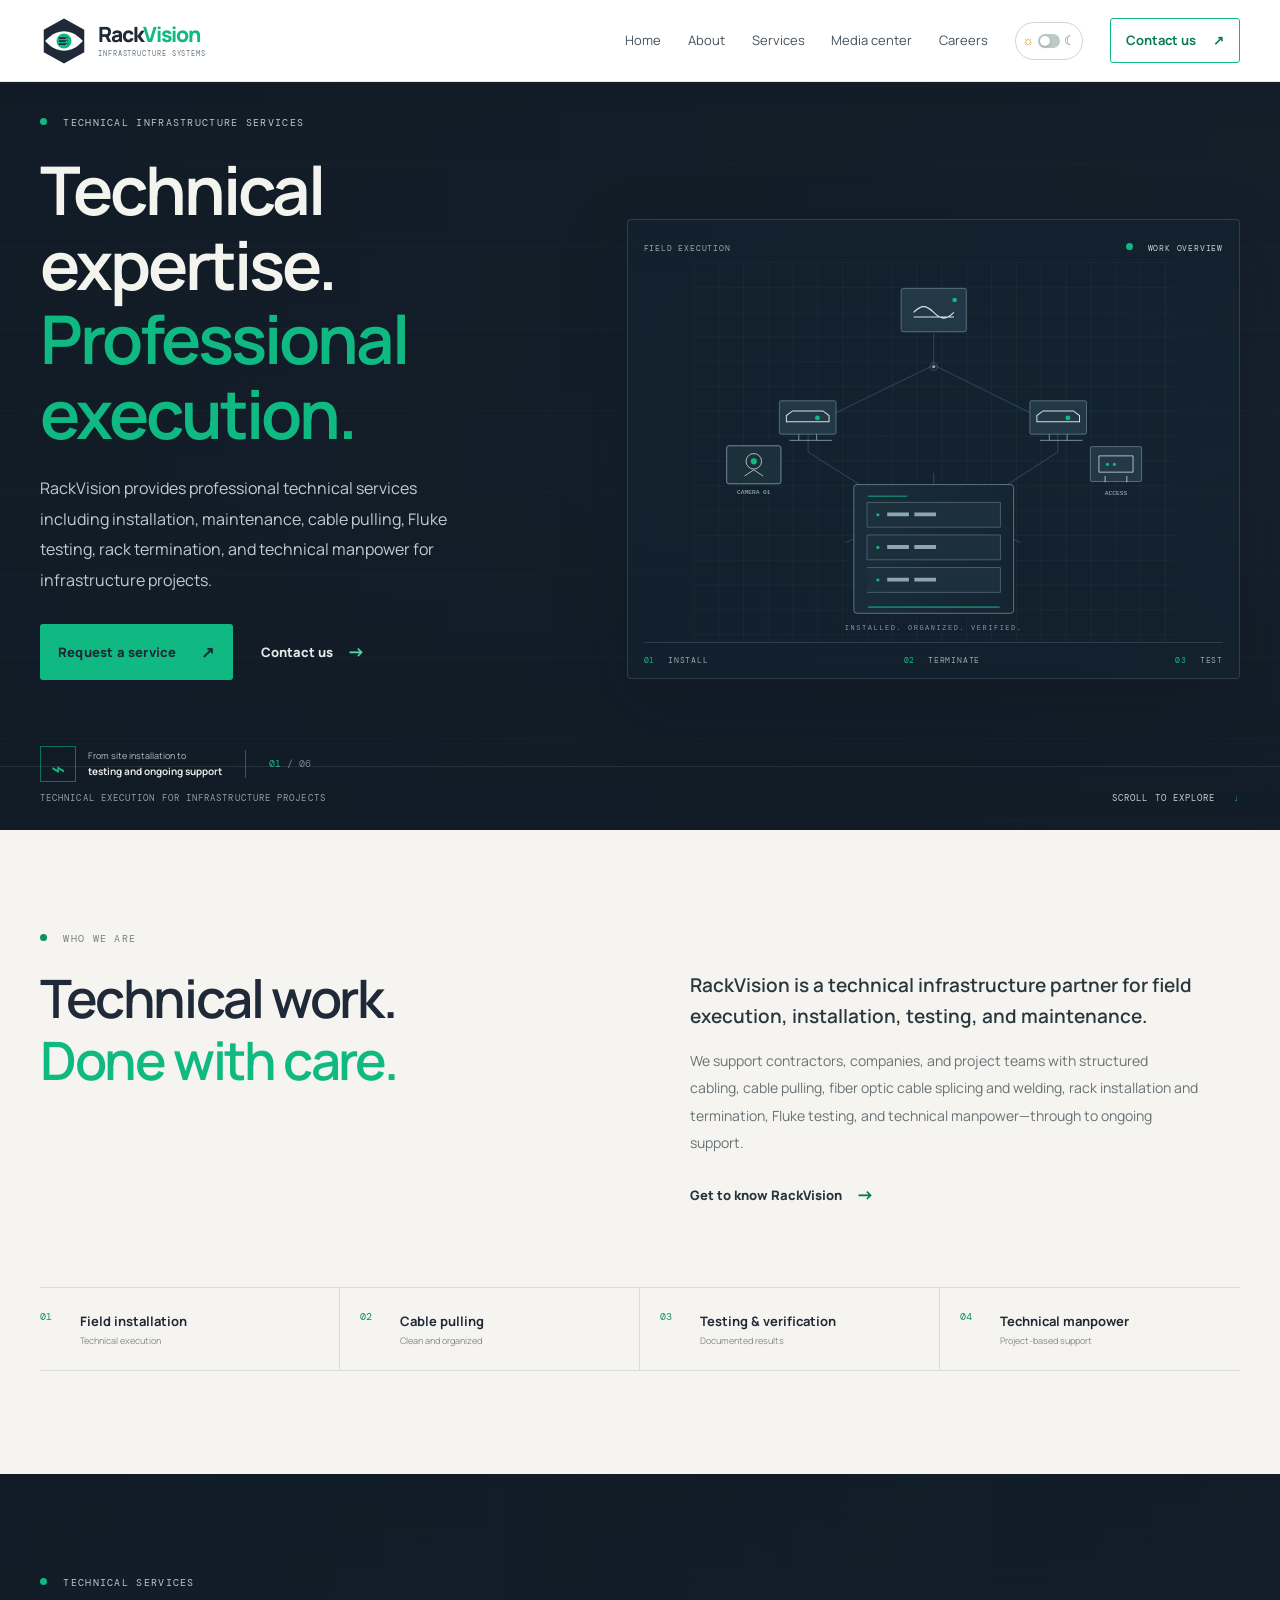
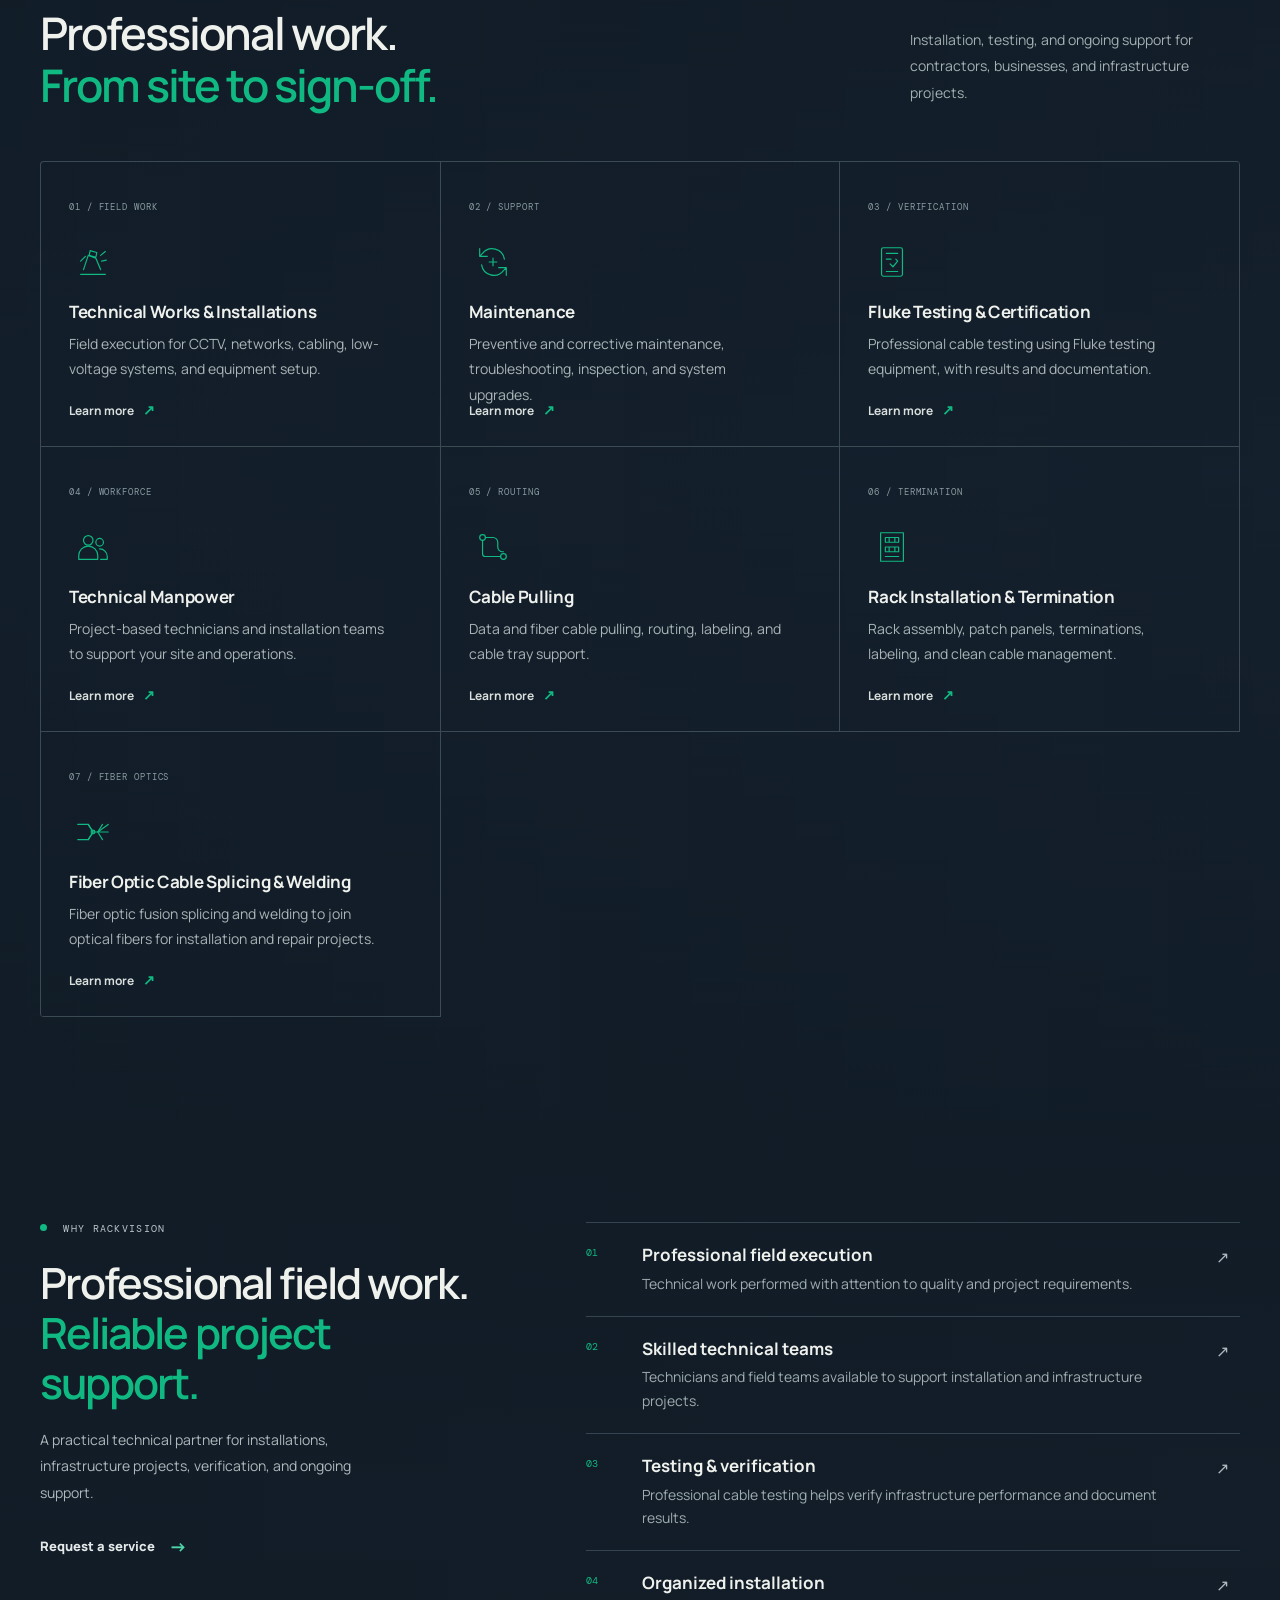
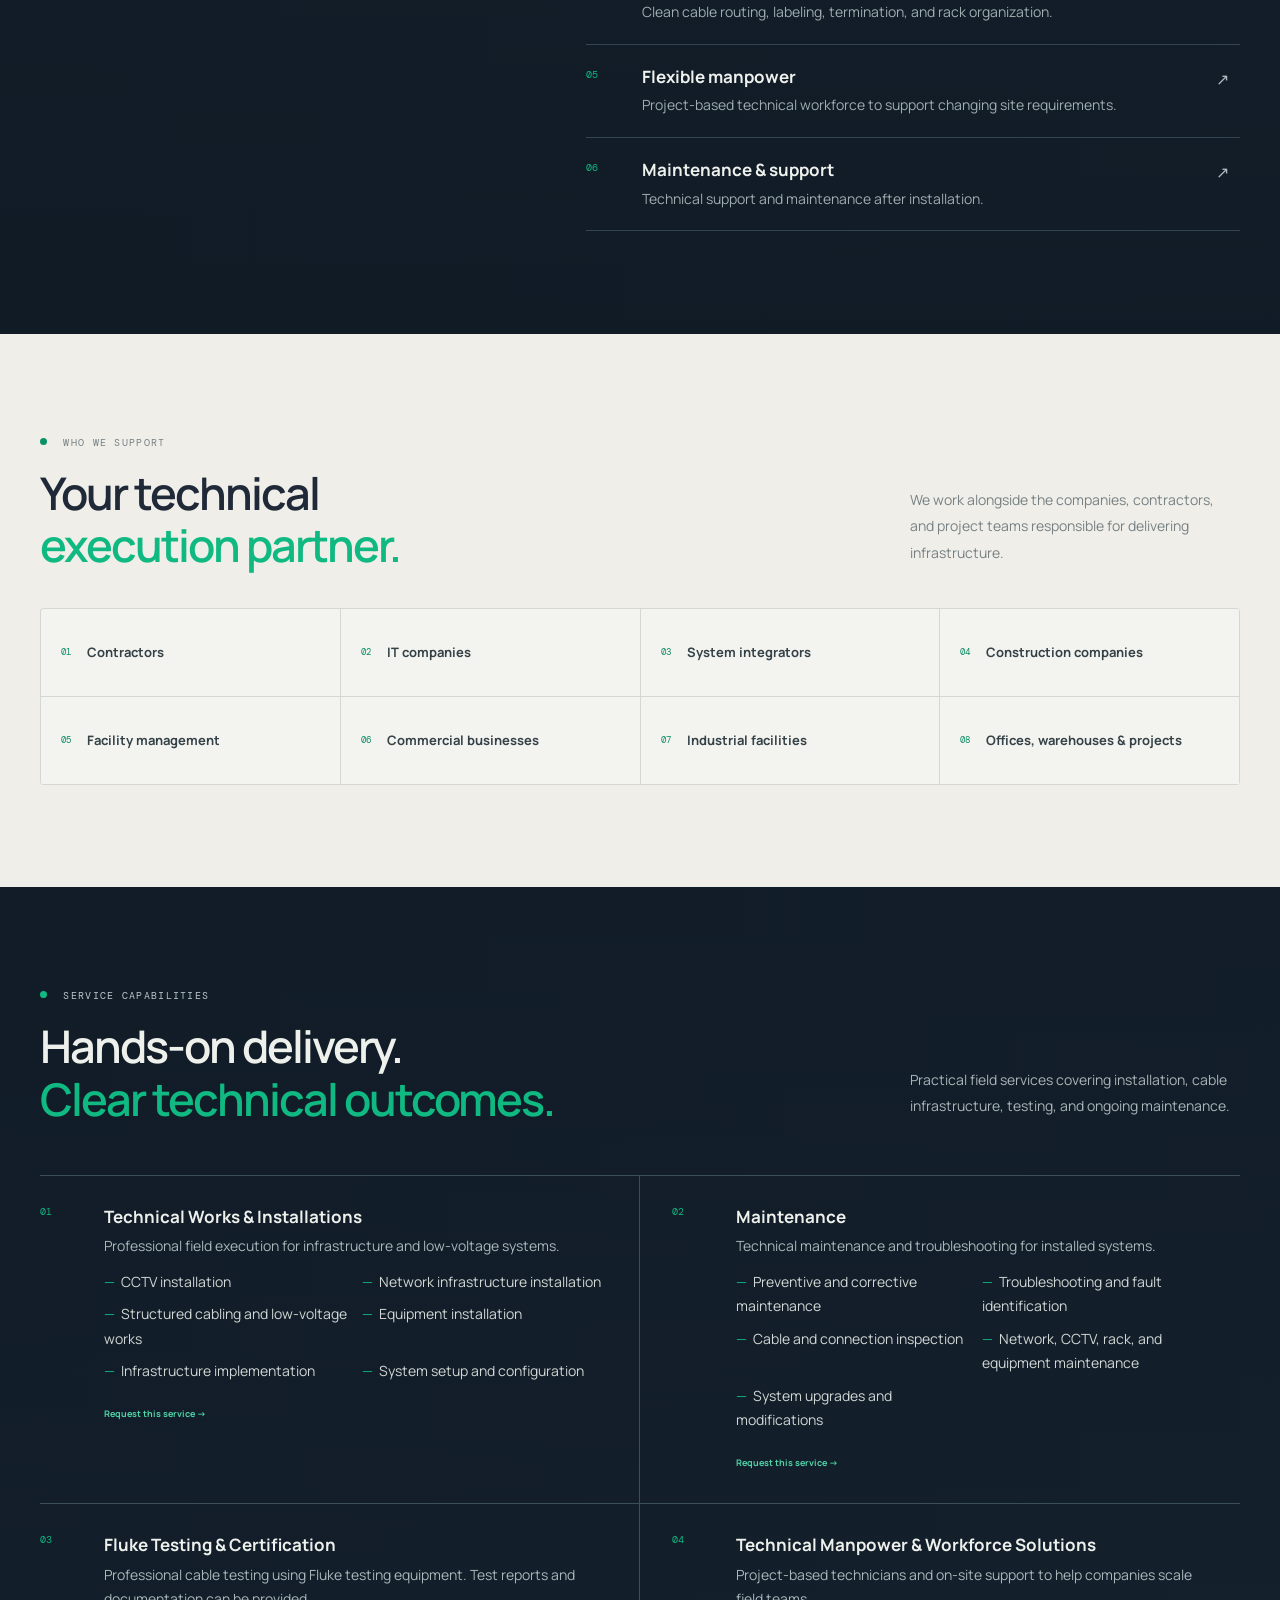
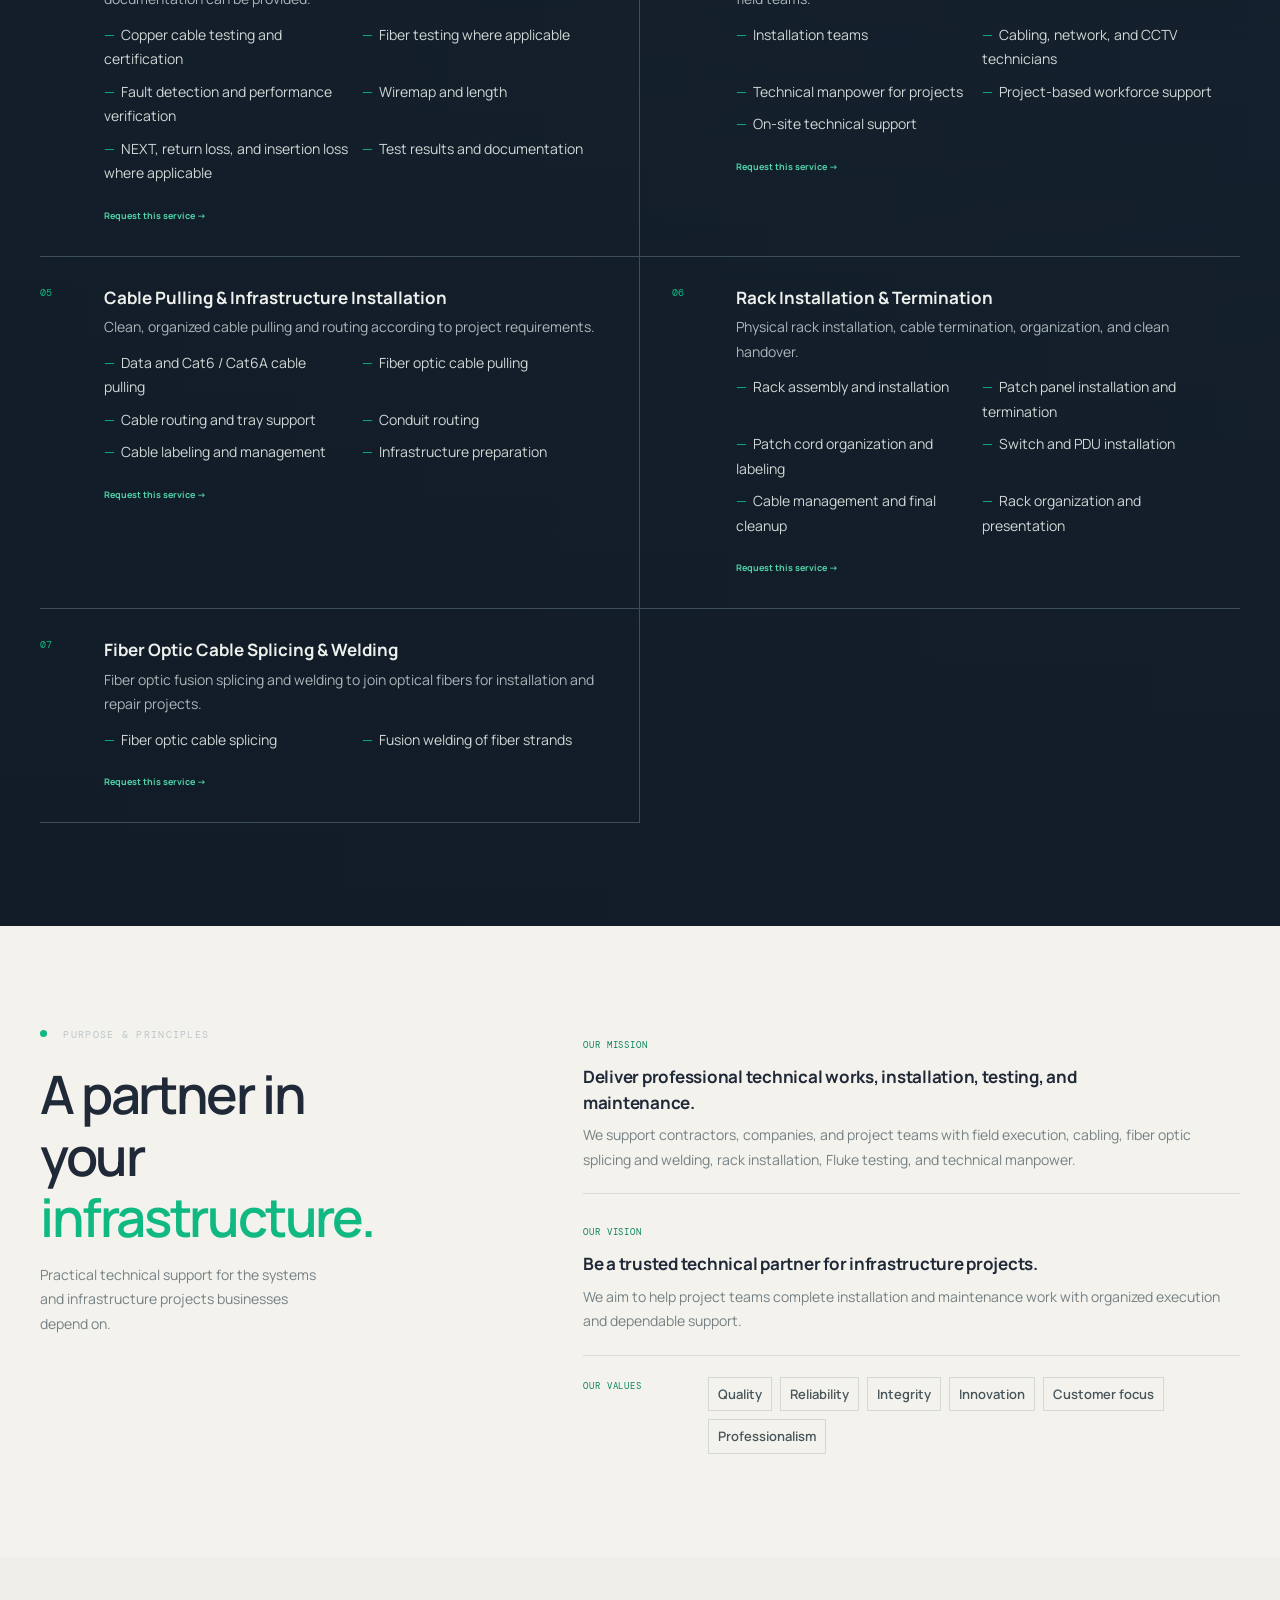
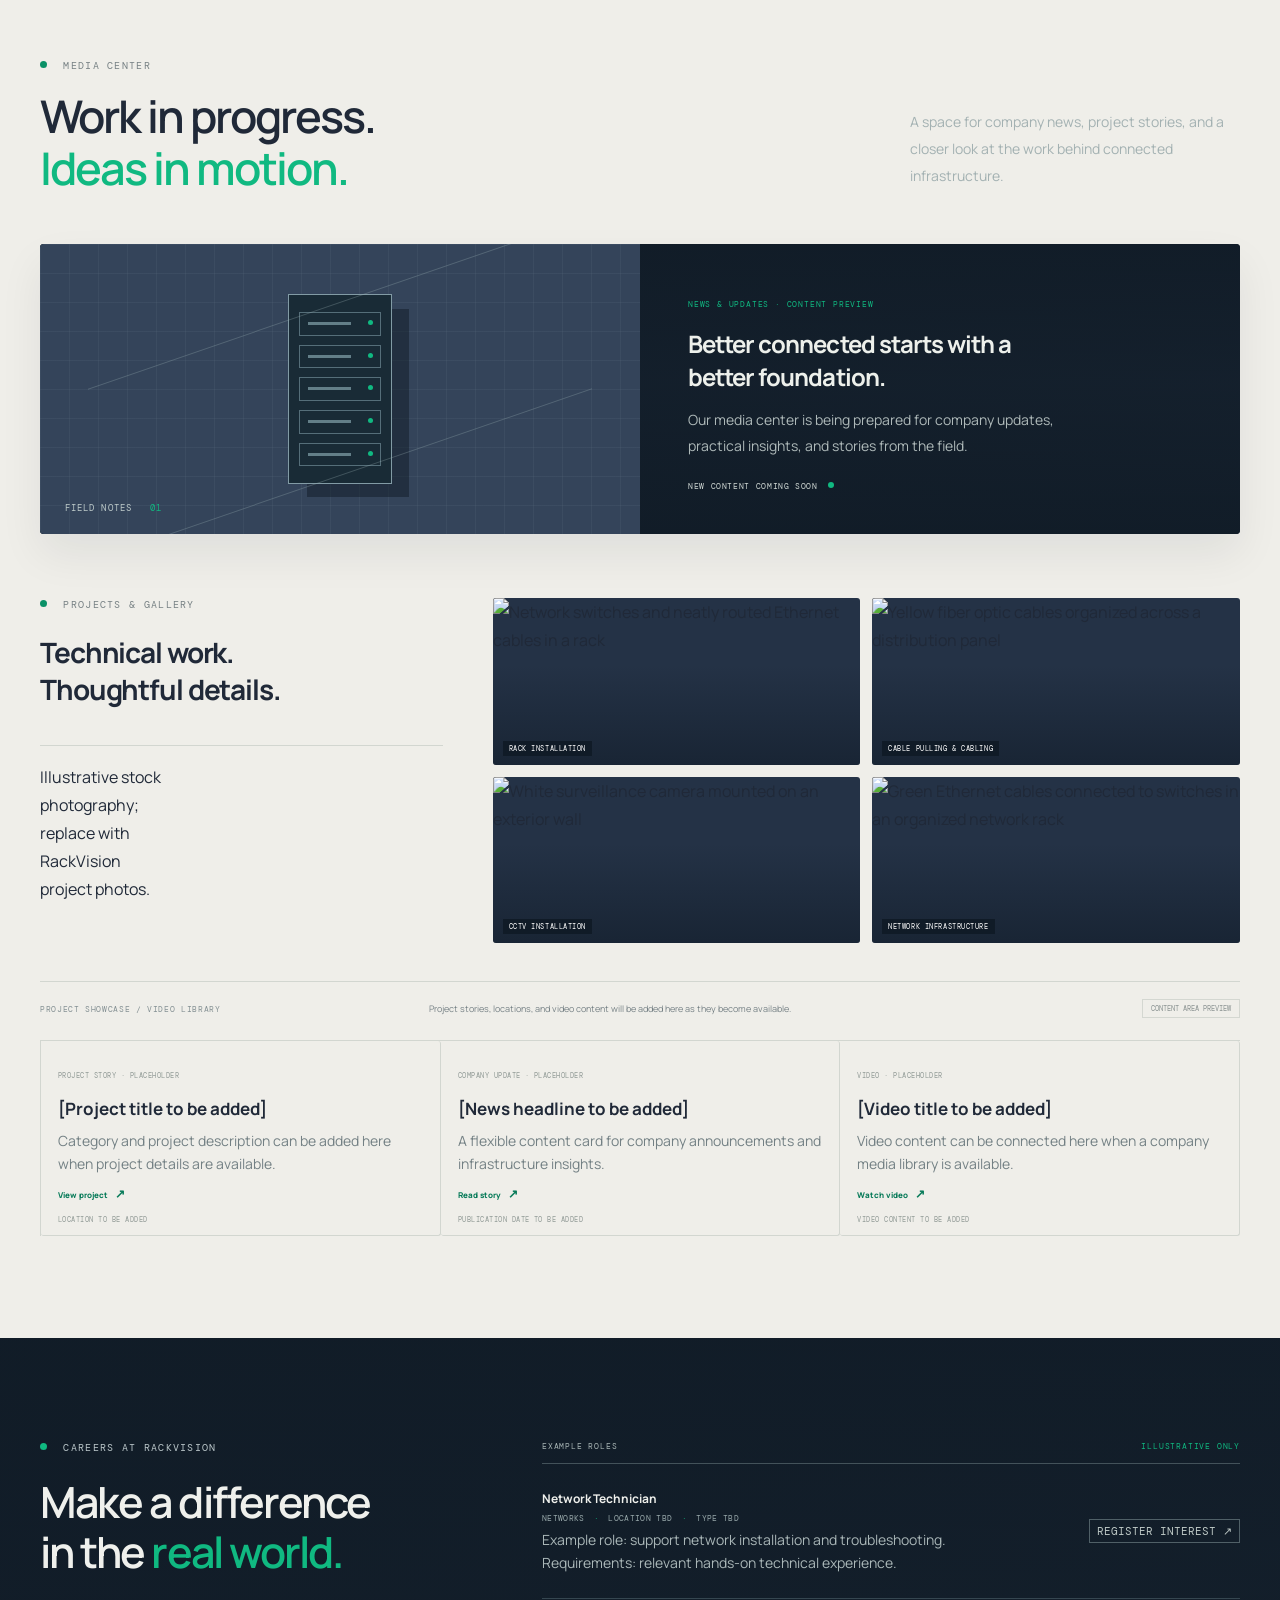
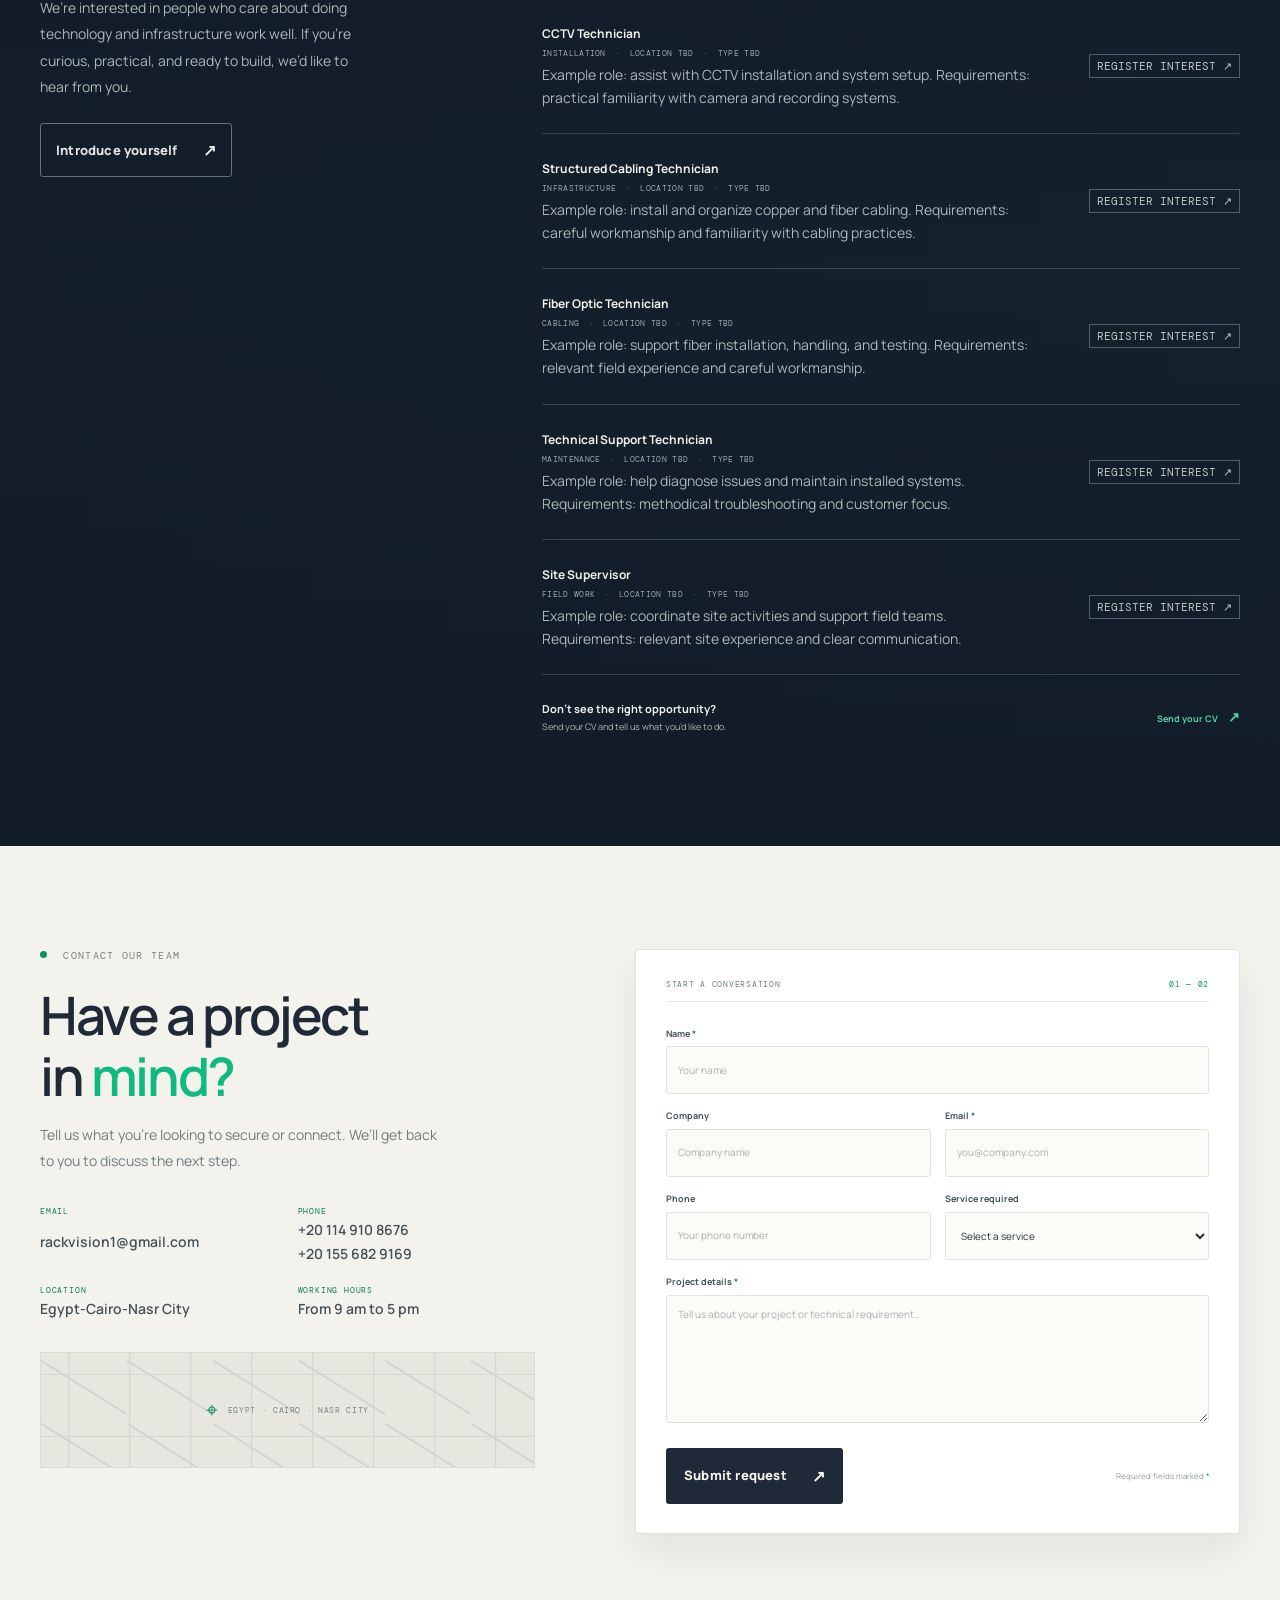
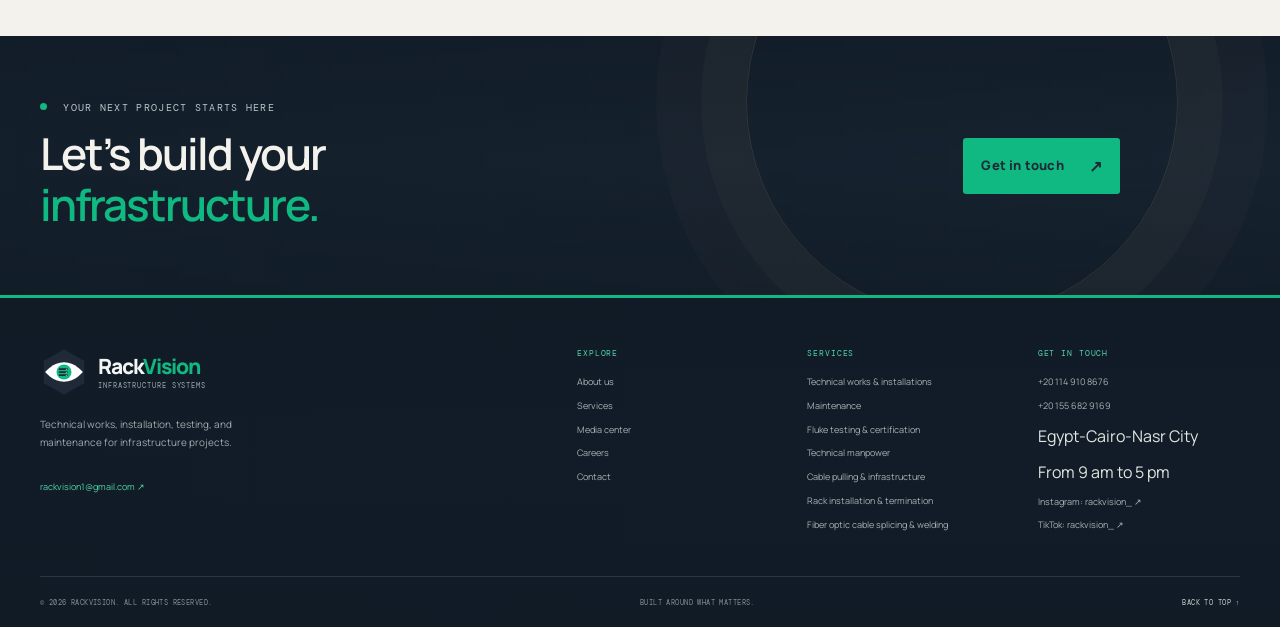
==== commit 2a66599f: "Update index.html" ====
--- a/index.html
+++ b/index.html
@@ -60,7 +60,7 @@
 
     <section class="section about-section" id="about"><div class="container about-grid">
       <div><p class="eyebrow dark-eyebrow"><i></i> WHO WE ARE</p><h2>Technical work.<br><span>Done with care.</span></h2></div>
-      <div class="about-copy"><p class="large-copy">RackVision is a technical infrastructure partner for field execution, installation, testing, and maintenance.</p><p>We support contractors, companies, and project teams with structured cabling, cable pulling, rack installation and termination, Fluke testing, and technical manpower—through to ongoing support.</p><a class="text-link" href="#mission">Get to know RackVision <span aria-hidden="true">→</span></a></div>
+      <div class="about-copy"><p class="large-copy">RackVision is a technical infrastructure partner for field execution, installation, testing, and maintenance.</p><p>We support contractors, companies, and project teams with structured cabling, cable pulling, fiber optic cable splicing and welding, rack installation and termination, Fluke testing, and technical manpower—through to ongoing support.</p><a class="text-link" href="#mission">Get to know RackVision <span aria-hidden="true">→</span></a></div>
     </div><div class="container capability-strip"><div><span>01</span><b>Field installation</b><small>Technical execution</small></div><div><span>02</span><b>Cable pulling</b><small>Clean and organized</small></div><div><span>03</span><b>Testing &amp; verification</b><small>Documented results</small></div><div><span>04</span><b>Technical manpower</b><small>Project-based support</small></div></div></section>
 
     <section class="section services-section" id="services"><div class="container"><div class="section-heading"><div><p class="eyebrow"><i></i> TECHNICAL SERVICES</p><h2>Professional work.<br><span>From site to sign-off.</span></h2></div><p>Installation, testing, and ongoing support for contractors, businesses, and infrastructure projects.</p></div>
@@ -71,6 +71,7 @@
         <article class="service-card"><span class="service-number">04 / WORKFORCE</span><div class="service-icon"><svg viewBox="0 0 40 40"><circle cx="15" cy="13" r="5"/><circle cx="27" cy="15" r="4"/><path d="M5 33v-4a10 10 0 0 1 20 0v4zm22-11a8 8 0 0 1 8 8v3h-7"/></svg></div><h3>Technical Manpower</h3><p>Project-based technicians and installation teams to support your site and operations.</p><a href="#service-details">Learn more <span>↗</span></a></article>
         <article class="service-card"><span class="service-number">05 / ROUTING</span><div class="service-icon"><svg viewBox="0 0 40 40"><circle cx="9" cy="10" r="3"/><circle cx="31" cy="30" r="3"/><path d="M12 10h8a5 5 0 0 1 5 5v5a5 5 0 0 0 5 5h1M9 13v14a3 3 0 0 0 3 3h16"/></svg></div><h3>Cable Pulling</h3><p>Data and fiber cable pulling, routing, labeling, and cable tray support.</p><a href="#service-details">Learn more <span>↗</span></a></article>
         <article class="service-card"><span class="service-number">06 / TERMINATION</span><div class="service-icon"><svg viewBox="0 0 40 40"><rect x="8" y="5" width="24" height="30"/><path d="M13 10h14v5H13zm0 10h14v5H13zm0 10h14M17 10v5m6-5v5m-6 5v5m6-5v5"/></svg></div><h3>Rack Installation &amp; Termination</h3><p>Rack assembly, patch panels, terminations, labeling, and clean cable management.</p><a href="#service-details">Learn more <span>↗</span></a></article>
+        <article class="service-card"><span class="service-number">07 / FIBER OPTICS</span><div class="service-icon"><svg viewBox="0 0 40 40"><path d="M4 12h11l5 8h5l11-8M4 28h11l5-8m5 0h11"/><path d="M15 12l5 8m0 0-5 8m10-8 5-8m-5 8 5 8"/><circle cx="20" cy="20" r="2"/></svg></div><h3>Fiber Optic Cable Splicing &amp; Welding</h3><p>Fiber optic fusion splicing and welding to join optical fibers for installation and repair projects.</p><a href="#service-details">Learn more <span>↗</span></a></article>
       </div>
     </div></section>
 
@@ -85,9 +86,10 @@
       <article><span class="detail-num">04</span><div><h3>Technical Manpower &amp; Workforce Solutions</h3><p>Project-based technicians and on-site support to help companies scale field teams.</p><ul><li>Installation teams</li><li>Cabling, network, and CCTV technicians</li><li>Technical manpower for projects</li><li>Project-based workforce support</li><li>On-site technical support</li></ul><a href="#contact">Request this service →</a></div></article>
       <article><span class="detail-num">05</span><div><h3>Cable Pulling &amp; Infrastructure Installation</h3><p>Clean, organized cable pulling and routing according to project requirements.</p><ul><li>Data and Cat6 / Cat6A cable pulling</li><li>Fiber optic cable pulling</li><li>Cable routing and tray support</li><li>Conduit routing</li><li>Cable labeling and management</li><li>Infrastructure preparation</li></ul><a href="#contact">Request this service →</a></div></article>
       <article><span class="detail-num">06</span><div><h3>Rack Installation &amp; Termination</h3><p>Physical rack installation, cable termination, organization, and clean handover.</p><ul><li>Rack assembly and installation</li><li>Patch panel installation and termination</li><li>Patch cord organization and labeling</li><li>Switch and PDU installation</li><li>Cable management and final cleanup</li><li>Rack organization and presentation</li></ul><a href="#contact">Request this service →</a></div></article>
+      <article><span class="detail-num">07</span><div><h3>Fiber Optic Cable Splicing &amp; Welding</h3><p>Fiber optic fusion splicing and welding to join optical fibers for installation and repair projects.</p><ul><li>Fiber optic cable splicing</li><li>Fusion welding of fiber strands</li></ul><a href="#contact">Request this service →</a></div></article>
     </div></div></section>
 
-    <section class="section mission-section" id="mission"><div class="container mission-grid"><div class="mission-aside"><p class="eyebrow"><i></i> PURPOSE &amp; PRINCIPLES</p><h2>A partner in<br>your <span>infrastructure.</span></h2><p>Practical technical support for the systems and infrastructure projects businesses depend on.</p></div><div class="mission-main"><article><span>OUR MISSION</span><h3>Deliver professional technical works, installation, testing, and maintenance.</h3><p>We support contractors, companies, and project teams with field execution, cabling, rack installation, Fluke testing, and technical manpower.</p></article><article><span>OUR VISION</span><h3>Be a trusted technical partner for infrastructure projects.</h3><p>We aim to help project teams complete installation and maintenance work with organized execution and dependable support.</p></article><div class="values-row"><span>OUR VALUES</span><div><b>Quality</b><b>Reliability</b><b>Integrity</b><b>Innovation</b><b>Customer focus</b><b>Professionalism</b></div></div></div></div></section>
+    <section class="section mission-section" id="mission"><div class="container mission-grid"><div class="mission-aside"><p class="eyebrow"><i></i> PURPOSE &amp; PRINCIPLES</p><h2>A partner in<br>your <span>infrastructure.</span></h2><p>Practical technical support for the systems and infrastructure projects businesses depend on.</p></div><div class="mission-main"><article><span>OUR MISSION</span><h3>Deliver professional technical works, installation, testing, and maintenance.</h3><p>We support contractors, companies, and project teams with field execution, cabling, fiber optic splicing and welding, rack installation, Fluke testing, and technical manpower.</p></article><article><span>OUR VISION</span><h3>Be a trusted technical partner for infrastructure projects.</h3><p>We aim to help project teams complete installation and maintenance work with organized execution and dependable support.</p></article><div class="values-row"><span>OUR VALUES</span><div><b>Quality</b><b>Reliability</b><b>Integrity</b><b>Innovation</b><b>Customer focus</b><b>Professionalism</b></div></div></div></div></section>
 
     <section class="section media-section" id="media"><div class="container"><div class="section-heading"><div><p class="eyebrow dark-eyebrow"><i></i> MEDIA CENTER</p><h2>Work in progress.<br><span>Ideas in motion.</span></h2></div><p>A space for company news, project stories, and a closer look at the work behind connected infrastructure.</p></div>
       <div class="media-feature"><div class="media-illustration"><div class="media-rack"><span></span><span></span><span></span><span></span><span></span></div><div class="media-lines"></div><div class="media-label">FIELD NOTES <b>01</b></div></div><div class="media-feature-copy"><span class="content-tag">NEWS &amp; UPDATES · CONTENT PREVIEW</span><h3>Better connected starts with a better foundation.</h3><p>Our media center is being prepared for company updates, practical insights, and stories from the field.</p><span class="media-coming">NEW CONTENT COMING SOON <i></i></span></div></div>
@@ -107,11 +109,11 @@
     </div></div></section>
 
     <section class="section contact-section" id="contact"><div class="container contact-grid"><div class="contact-intro"><p class="eyebrow dark-eyebrow"><i></i> CONTACT OUR TEAM</p><h2>Have a project<br>in <span>mind?</span></h2><p>Tell us what you’re looking to secure or connect. We’ll get back to you to discuss the next step.</p><div class="contact-details"><div><span>EMAIL</span><b><a href="mailto:rackvision1@gmail.com">rackvision1@gmail.com</a></b></div><div><span>PHONE</span><b><a href="tel:+201149108676">+20 114 910 8676</a><br><a href="tel:+201556829169">+20 155 682 9169</a></b></div><div><span>LOCATION</span><b>Egypt-Cairo-Nasr City</b></div><div><span>WORKING HOURS</span><b>From 9 am to 5 pm</b></div></div><div class="map-placeholder"><div class="map-grid"></div><span class="map-pin">⌖</span><span>EGYPT · CAIRO · NASR CITY</span></div></div>
-      <form class="contact-form" id="inquiry-form" method="post" target="contact-submission-frame"><div class="form-topline"><span>START A CONVERSATION</span><span>01 — 02</span></div><label for="full-name">Name <em>*</em></label><input id="full-name" name="name" autocomplete="name" placeholder="Your name" required><div class="form-row"><div><label for="company">Company</label><input id="company" name="company" autocomplete="organization" placeholder="Company name"></div><div><label for="email">Email <em>*</em></label><input id="email" name="email" type="email" autocomplete="email" placeholder="you@company.com" required></div></div><div class="form-row"><div><label for="phone">Phone</label><input id="phone" name="phone" type="tel" autocomplete="tel" placeholder="Your phone number"></div><div><label for="service">Service required</label><select id="service" name="service"><option value="">Select a service</option><option>Technical Works &amp; Installations</option><option>Maintenance</option><option>Fluke Testing &amp; Certification</option><option>Technical Manpower &amp; Workforce Solutions</option><option>Cable Pulling &amp; Infrastructure Installation</option><option>Rack Installation &amp; Termination</option><option>Other / Not sure yet</option></select></div></div><label for="message">Project details <em>*</em></label><textarea id="message" name="message" rows="4" placeholder="Tell us about your project or technical requirement…" required></textarea><label class="contact-honeypot" aria-hidden="true">Leave this field empty<input type="text" name="website" tabindex="-1" autocomplete="off"></label><div class="form-submit"><button class="button button-dark" type="submit">Submit request <span>↗</span></button><small>Required fields marked <em>*</em></small></div><p class="form-feedback" id="form-feedback" role="status" aria-live="polite"></p></form><iframe id="contact-submission-frame" name="contact-submission-frame" title="Contact form submission" hidden></iframe>
+      <form class="contact-form" id="inquiry-form" method="post" target="contact-submission-frame"><div class="form-topline"><span>START A CONVERSATION</span><span>01 — 02</span></div><label for="full-name">Name <em>*</em></label><input id="full-name" name="name" autocomplete="name" placeholder="Your name" required><div class="form-row"><div><label for="company">Company</label><input id="company" name="company" autocomplete="organization" placeholder="Company name"></div><div><label for="email">Email <em>*</em></label><input id="email" name="email" type="email" autocomplete="email" placeholder="you@company.com" required></div></div><div class="form-row"><div><label for="phone">Phone</label><input id="phone" name="phone" type="tel" autocomplete="tel" placeholder="Your phone number"></div><div><label for="service">Service required</label><select id="service" name="service"><option value="">Select a service</option><option>Technical Works &amp; Installations</option><option>Maintenance</option><option>Fluke Testing &amp; Certification</option><option>Technical Manpower &amp; Workforce Solutions</option><option>Cable Pulling &amp; Infrastructure Installation</option><option>Rack Installation &amp; Termination</option><option>Fiber Optic Cable Splicing &amp; Welding</option><option>Other / Not sure yet</option></select></div></div><label for="message">Project details <em>*</em></label><textarea id="message" name="message" rows="4" placeholder="Tell us about your project or technical requirement…" required></textarea><label class="contact-honeypot" aria-hidden="true">Leave this field empty<input type="text" name="website" tabindex="-1" autocomplete="off"></label><div class="form-submit"><button class="button button-dark" type="submit">Submit request <span>↗</span></button><small>Required fields marked <em>*</em></small></div><p class="form-feedback" id="form-feedback" role="status" aria-live="polite"></p></form><iframe id="contact-submission-frame" name="contact-submission-frame" title="Contact form submission" hidden></iframe>
     </div></section>
     <section class="closing-cta"><div class="container cta-inner"><div><p class="eyebrow"><i></i> YOUR NEXT PROJECT STARTS HERE</p><h2>Let’s build your<br><span>infrastructure.</span></h2></div><a class="button button-accent" href="#contact">Get in touch <span>↗</span></a></div></section>
   </main>
-  <footer class="site-footer"><div class="container footer-main"><div class="footer-brand"><a class="brand" href="#home" aria-label="RackVision home"><span class="brand-mark"><svg viewBox="0 0 64 64" aria-hidden="true"><path class="logo-hex" d="M32 2 59 17v30L32 62 5 47V17z"/><path class="logo-eye" d="M7 32s10-13 25-13 25 13 25 13-10 13-25 13S7 32 7 32z"/><circle class="logo-iris" cx="32" cy="32" r="10"/><g class="logo-server"><rect x="25" y="27" width="12" height="2.4" rx="1.1"/><rect x="25" y="31" width="12" height="2.4" rx="1.1"/><rect x="25" y="35" width="12" height="2.4" rx="1.1"/><circle cx="35" cy="28.2" r=".7"/><circle cx="35" cy="32.2" r=".7"/><circle cx="35" cy="36.2" r=".7"/></g></svg></span><span class="brand-wordmark"><span class="brand-name notranslate" translate="no"><b translate="no">Rack</b><strong translate="no">Vision</strong></span><small>INFRASTRUCTURE SYSTEMS</small></span></a><p>Technical works, installation, testing, and maintenance for infrastructure projects.</p><a href="mailto:rackvision1@gmail.com" class="footer-email">rackvision1@gmail.com ↗</a></div><div class="footer-links"><div><span>EXPLORE</span><a href="#about">About us</a><a href="#services">Services</a><a href="#media">Media center</a><a href="#careers">Careers</a><a href="#contact">Contact</a></div><div><span>SERVICES</span><a href="#service-details">Technical works &amp; installations</a><a href="#service-details">Maintenance</a><a href="#service-details">Fluke testing &amp; certification</a><a href="#service-details">Technical manpower</a><a href="#service-details">Cable pulling &amp; infrastructure</a><a href="#service-details">Rack installation &amp; termination</a></div><div><span>GET IN TOUCH</span><a href="tel:+201149108676">+20 114 910 8676</a><a href="tel:+201556829169">+20 155 682 9169</a><span>Egypt-Cairo-Nasr City</span><span>From 9 am to 5 pm</span><a href="https://www.instagram.com/rackvision_/" target="_blank" rel="noopener noreferrer">Instagram: rackvision_ ↗</a><a href="https://www.tiktok.com/@rackvision_" target="_blank" rel="noopener noreferrer">TikTok: rackvision_ ↗</a></div></div></div><div class="container footer-bottom"><span>© <span id="year">2026</span> RACKVISION. ALL RIGHTS RESERVED.</span><span>BUILT AROUND WHAT MATTERS.</span><a href="#top">BACK TO TOP ↑</a></div></footer>
+  <footer class="site-footer"><div class="container footer-main"><div class="footer-brand"><a class="brand" href="#home" aria-label="RackVision home"><span class="brand-mark"><svg viewBox="0 0 64 64" aria-hidden="true"><path class="logo-hex" d="M32 2 59 17v30L32 62 5 47V17z"/><path class="logo-eye" d="M7 32s10-13 25-13 25 13 25 13-10 13-25 13S7 32 7 32z"/><circle class="logo-iris" cx="32" cy="32" r="10"/><g class="logo-server"><rect x="25" y="27" width="12" height="2.4" rx="1.1"/><rect x="25" y="31" width="12" height="2.4" rx="1.1"/><rect x="25" y="35" width="12" height="2.4" rx="1.1"/><circle cx="35" cy="28.2" r=".7"/><circle cx="35" cy="32.2" r=".7"/><circle cx="35" cy="36.2" r=".7"/></g></svg></span><span class="brand-wordmark"><span class="brand-name notranslate" translate="no"><b translate="no">Rack</b><strong translate="no">Vision</strong></span><small>INFRASTRUCTURE SYSTEMS</small></span></a><p>Technical works, installation, testing, and maintenance for infrastructure projects.</p><a href="mailto:rackvision1@gmail.com" class="footer-email">rackvision1@gmail.com ↗</a></div><div class="footer-links"><div><span>EXPLORE</span><a href="#about">About us</a><a href="#services">Services</a><a href="#media">Media center</a><a href="#careers">Careers</a><a href="#contact">Contact</a></div><div><span>SERVICES</span><a href="#service-details">Technical works &amp; installations</a><a href="#service-details">Maintenance</a><a href="#service-details">Fluke testing &amp; certification</a><a href="#service-details">Technical manpower</a><a href="#service-details">Cable pulling &amp; infrastructure</a><a href="#service-details">Rack installation &amp; termination</a><a href="#service-details">Fiber optic cable splicing &amp; welding</a></div><div><span>GET IN TOUCH</span><a href="tel:+201149108676">+20 114 910 8676</a><a href="tel:+201556829169">+20 155 682 9169</a><span>Egypt-Cairo-Nasr City</span><span>From 9 am to 5 pm</span><a href="https://www.instagram.com/rackvision_/" target="_blank" rel="noopener noreferrer">Instagram: rackvision_ ↗</a><a href="https://www.tiktok.com/@rackvision_" target="_blank" rel="noopener noreferrer">TikTok: rackvision_ ↗</a></div></div></div><div class="container footer-bottom"><span>© <span id="year">2026</span> RACKVISION. ALL RIGHTS RESERVED.</span><span>BUILT AROUND WHAT MATTERS.</span><a href="#top">BACK TO TOP ↑</a></div></footer>
   <script src="contact-config.js"></script>
   <script src="app.js"></script>
 </body>
